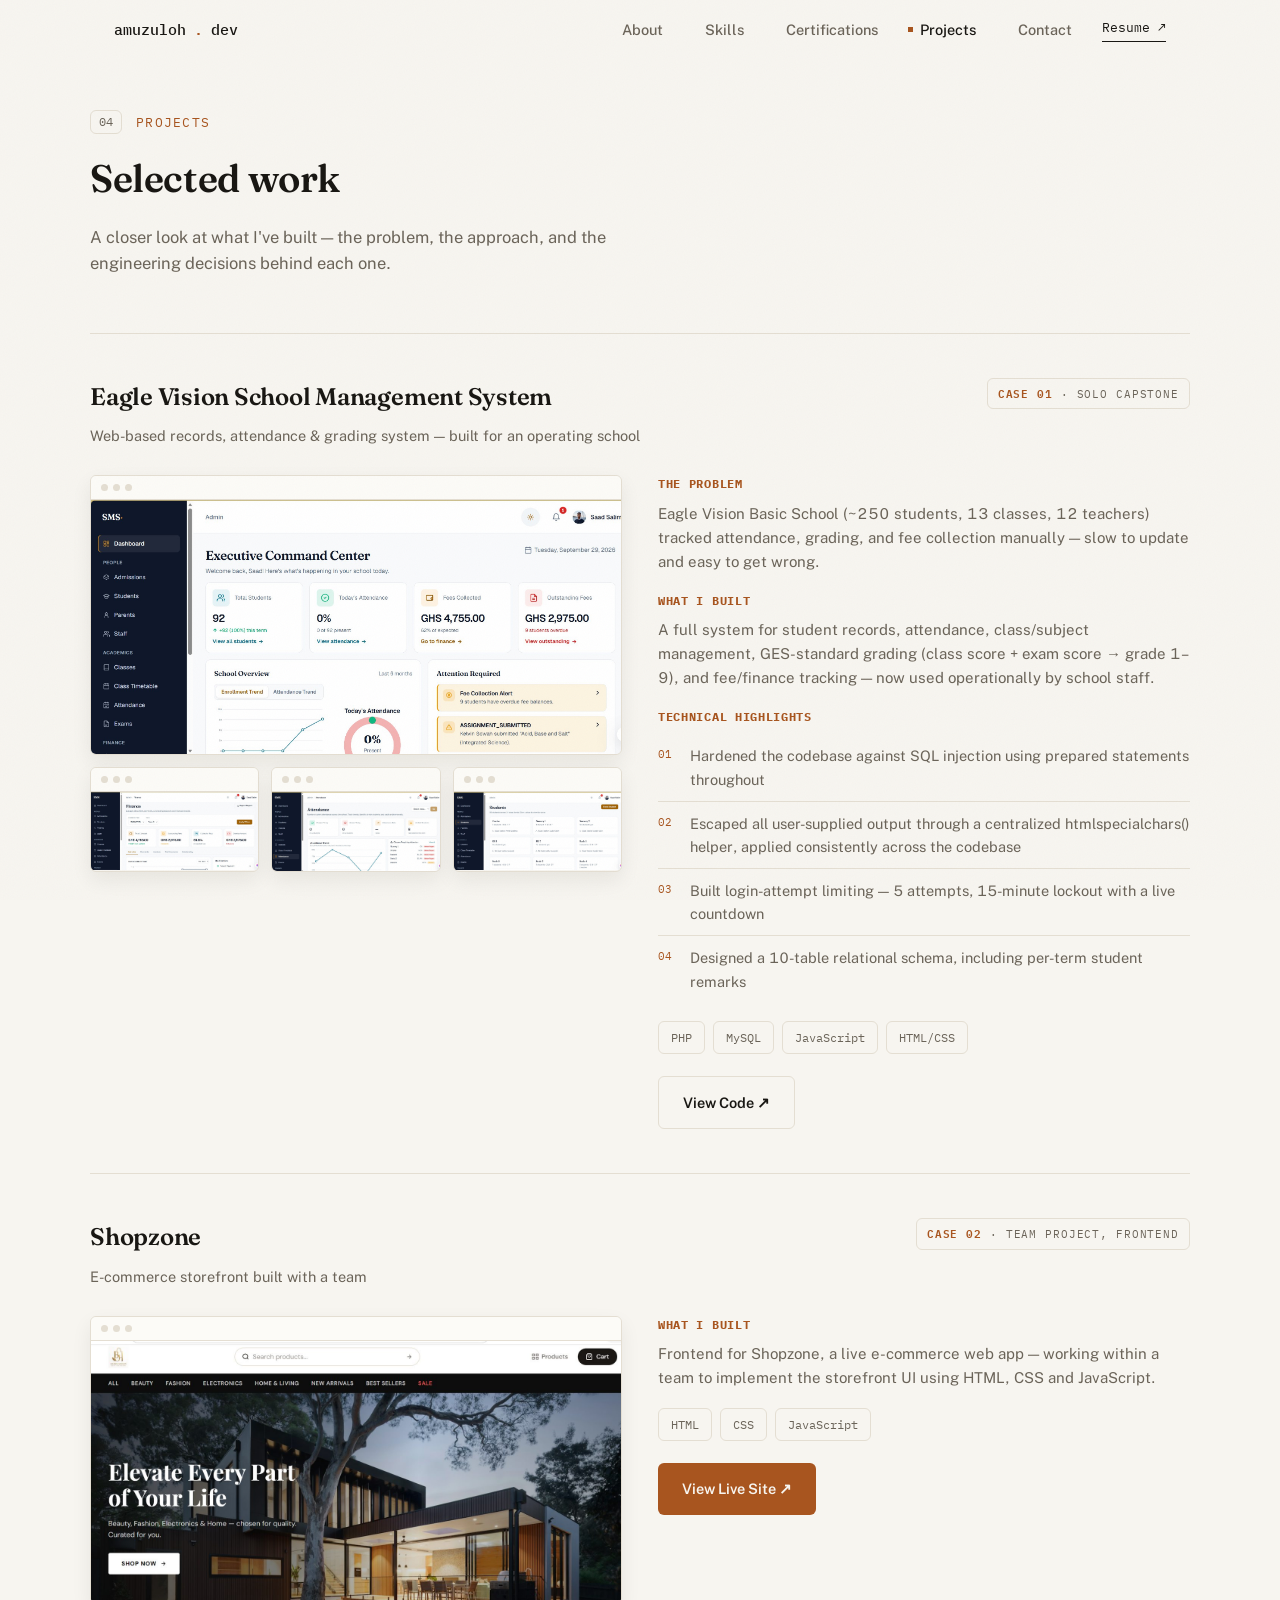
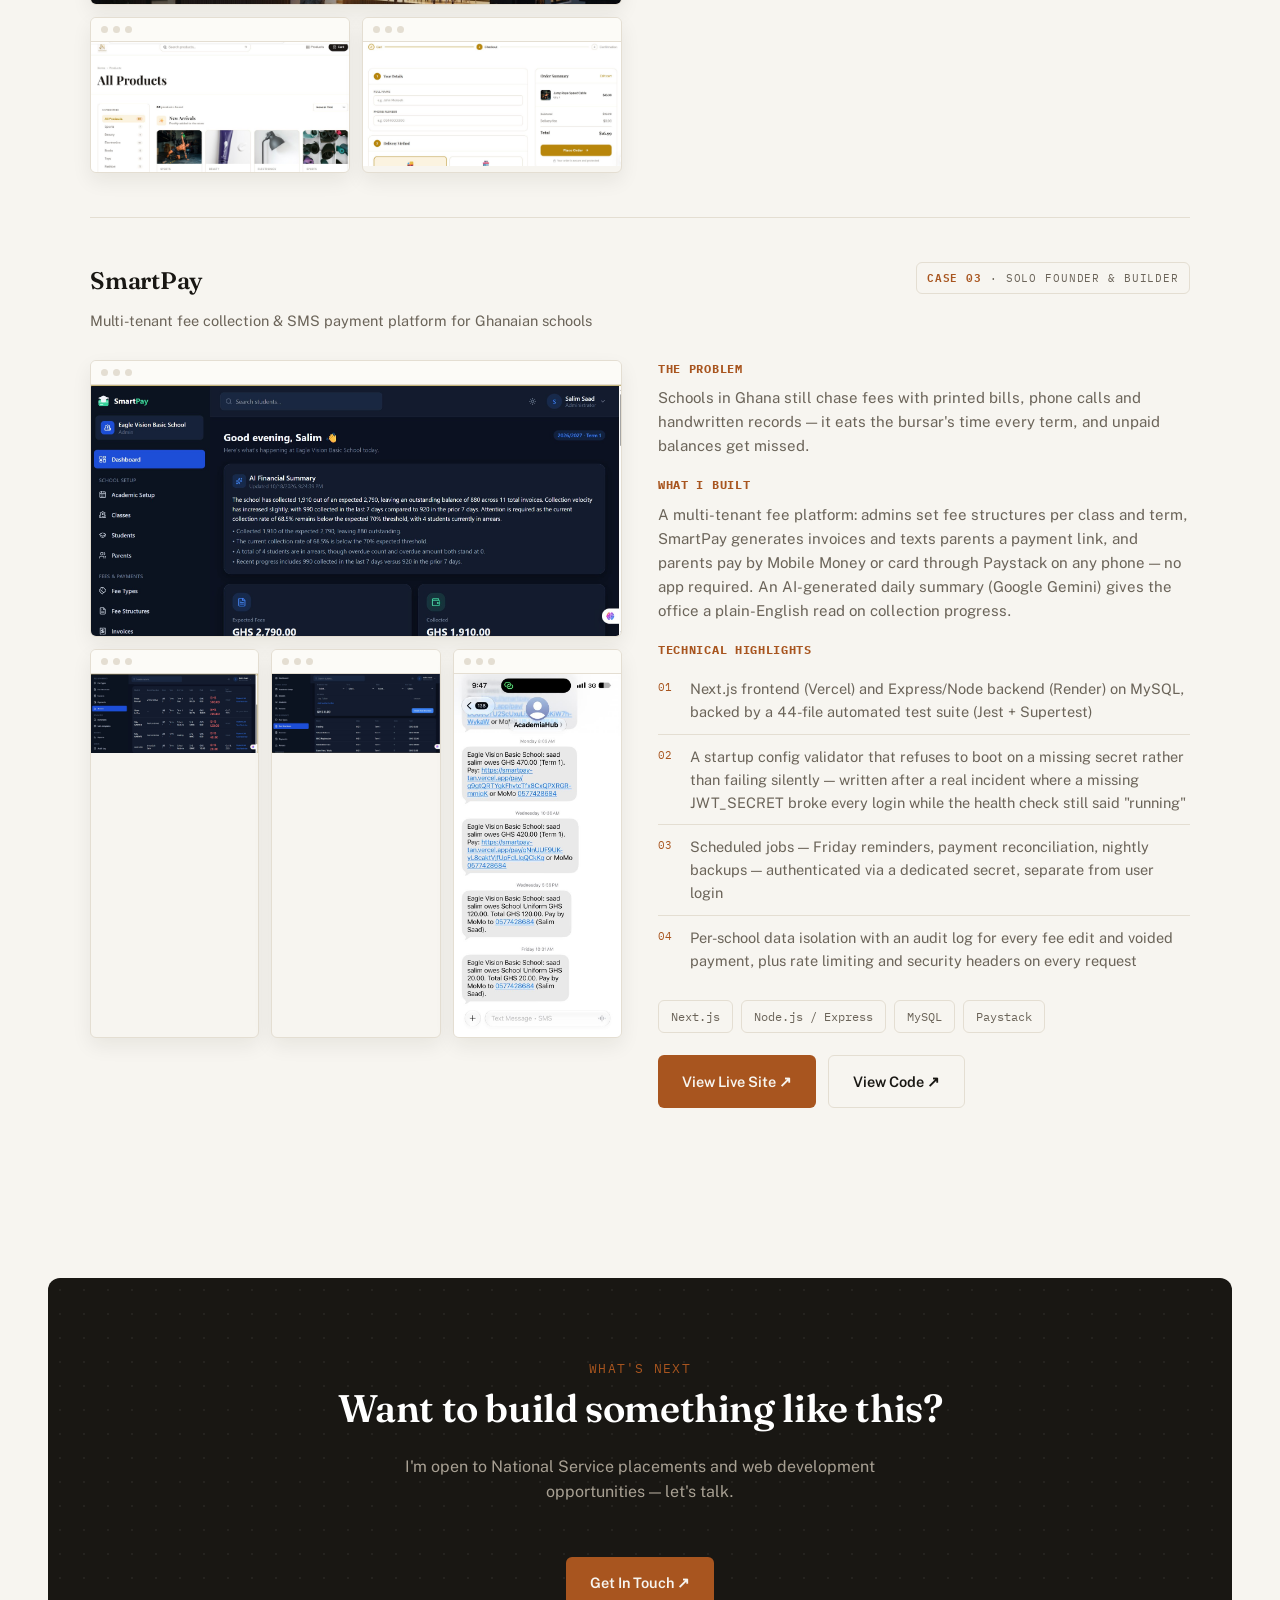
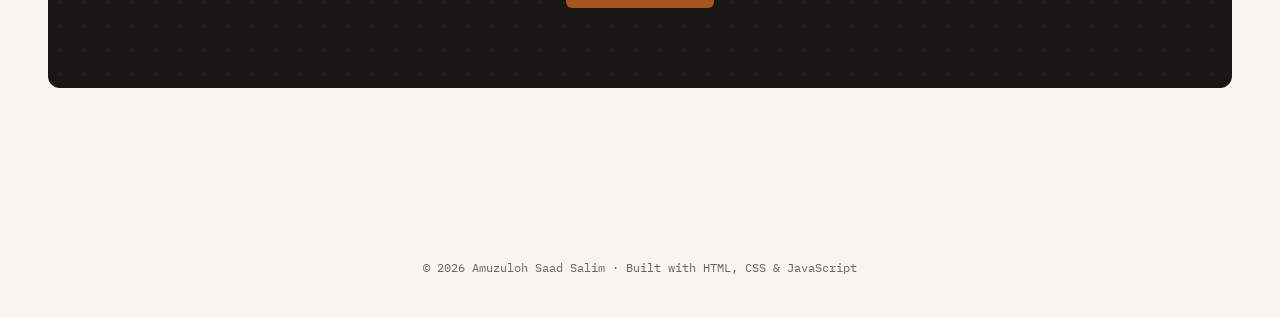
==== projects.html @ 0b722a1e "Split into a dedicated Projects page Extracts the inline <style> block into a shared styles.css (nee" ====
<!DOCTYPE html>
<html lang="en">
<head>
<meta charset="UTF-8">
<meta name="viewport" content="width=device-width, initial-scale=1.0">
<title>Projects — Amuzuloh Saad Salim</title>
<meta name="description" content="Case studies: Eagle Vision School Management System, Shopzone, and SmartPay — by Amuzuloh Saad Salim, full-stack developer.">

<meta property="og:type" content="website">
<meta property="og:title" content="Projects — Amuzuloh Saad Salim">
<meta property="og:description" content="Case studies: Eagle Vision School Management System, Shopzone, and SmartPay — by Amuzuloh Saad Salim, full-stack developer.">
<meta property="og:image" content="assets/sms_dashboard.jpg">
<meta name="twitter:card" content="summary_large_image">
<meta name="twitter:title" content="Projects — Amuzuloh Saad Salim">
<meta name="twitter:description" content="Case studies: Eagle Vision School Management System, Shopzone, and SmartPay.">
<meta name="twitter:image" content="assets/sms_dashboard.jpg">

<link rel="icon" type="image/svg+xml" href="data:image/svg+xml,%3Csvg xmlns='http://www.w3.org/2000/svg' viewBox='0 0 64 64'%3E%3Crect width='64' height='64' rx='14' fill='%23191713'/%3E%3Ctext x='32' y='43' font-family='Georgia,serif' font-size='30' fill='%23A8551F' text-anchor='middle'%3EA%3C/text%3E%3C/svg%3E">

<link rel="preconnect" href="https://fonts.googleapis.com">
<link rel="preconnect" href="https://fonts.gstatic.com" crossorigin>
<link href="https://fonts.googleapis.com/css2?family=Fraunces:opsz,wght@9..144,400;9..144,500;9..144,600;9..144,700&family=Public+Sans:wght@400;500;600;700&family=IBM+Plex+Mono:wght@400;500;600&display=swap" rel="stylesheet">
<link rel="stylesheet" href="styles.css">
</head>
<body>

<a href="#top" class="skip-link">Skip to content</a>
<div class="scroll-progress" id="scrollProgress"></div>

<header id="siteHeader">
  <nav>
    <a href="index.html" class="logo">amuzuloh<span>.</span>dev</a>
    <button class="nav-toggle" id="navToggle" aria-label="Toggle menu" aria-expanded="false">
      <span></span><span></span><span></span>
    </button>
    <div class="nav-links" id="navLinks">
      <a href="index.html#about">About</a>
      <a href="index.html#skills">Skills</a>
      <a href="index.html#certifications">Certifications</a>
      <a href="projects.html" class="active">Projects</a>
      <a href="index.html#contact">Contact</a>
      <a href="assets/Amuzuloh_Saad_Salim_CV.pdf" class="nav-cv" id="cvBtn" target="_blank" rel="noopener">Resume ↗</a>
    </div>
  </nav>
</header>

<main id="top">

  <section>
    <div class="wrap">
      <div class="sec-head reveal in">
        <div class="sec-tag"><span class="sec-num">04</span><p class="eyebrow">Projects</p></div>
        <h2>Selected work</h2>
        <p style="color:var(--ink-soft);font-size:16.5px;max-width:60ch;margin-top:14px;">A closer look at what I've built — the problem, the approach, and the engineering decisions behind each one.</p>
      </div>

      <!-- Project 1 -->
      <div class="project reveal" id="eagle-vision">
        <div class="project-head">
          <div>
            <h3>Eagle Vision School Management System</h3>
            <p class="project-sub">Web-based records, attendance &amp; grading system — built for an operating school</p>
          </div>
          <span class="case-tag"><b>Case 01</b> · Solo Capstone</span>
        </div>

        <div class="project-layout">
          <div>
            <div class="shot-gallery">
              <div class="frame shot-main spotlight">
                <div class="frame-bar"><span></span><span></span><span></span></div>
                <img src="assets/sms_dashboard.jpg" alt="Eagle Vision SMS dashboard">
              </div>
              <div class="shot-grid">
                <div class="frame">
                  <div class="frame-bar"><span></span><span></span><span></span></div>
                  <img src="assets/sms_finance.jpg" alt="Eagle Vision SMS finance and fee collection overview">
                </div>
                <div class="frame">
                  <div class="frame-bar"><span></span><span></span><span></span></div>
                  <img src="assets/sms_attendance.jpg" alt="Eagle Vision SMS attendance marking">
                </div>
                <div class="frame">
                  <div class="frame-bar"><span></span><span></span><span></span></div>
                  <img src="assets/sms_students.jpg" alt="Eagle Vision SMS student records">
                </div>
              </div>
            </div>
          </div>

          <div>
            <div class="project-block">
              <h4>The Problem</h4>
              <p>Eagle Vision Basic School (~250 students, 13 classes, 12 teachers) tracked attendance, grading, and fee collection manually — slow to update and easy to get wrong.</p>
            </div>
            <div class="project-block">
              <h4>What I Built</h4>
              <p>A full system for student records, attendance, class/subject management, GES-standard grading (class score + exam score → grade 1–9), and fee/finance tracking — now used operationally by school staff.</p>
            </div>
            <div class="project-block">
              <h4>Technical Highlights</h4>
              <ul class="findings">
                <li>Hardened the codebase against SQL injection using prepared statements throughout</li>
                <li>Escaped all user-supplied output through a centralized htmlspecialchars() helper, applied consistently across the codebase</li>
                <li>Built login-attempt limiting — 5 attempts, 15-minute lockout with a live countdown</li>
                <li>Designed a 10-table relational schema, including per-term student remarks</li>
              </ul>
            </div>
            <div class="chip-row">
              <span class="chip">PHP</span><span class="chip">MySQL</span><span class="chip">JavaScript</span><span class="chip">HTML/CSS</span>
            </div>
            <div class="project-links">
              <a href="https://github.com/salimsaad-dot/school_management_system" target="_blank" rel="noopener" class="btn btn-ghost">View Code ↗</a>
            </div>
          </div>
        </div>
      </div>

      <!-- Project 2 -->
      <div class="project reveal" id="shopzone">
        <div class="project-head">
          <div>
            <h3>Shopzone</h3>
            <p class="project-sub">E-commerce storefront built with a team</p>
          </div>
          <span class="case-tag"><b>Case 02</b> · Team Project, Frontend</span>
        </div>

        <div class="project-layout">
          <div>
            <div class="shot-gallery">
              <div class="frame shot-main spotlight">
                <div class="frame-bar"><span></span><span></span><span></span></div>
                <img src="assets/shopzone_home.jpg" alt="Shopzone storefront homepage">
              </div>
              <div class="shot-grid shot-grid-2">
                <div class="frame">
                  <div class="frame-bar"><span></span><span></span><span></span></div>
                  <img src="assets/shopzone_product.jpg" alt="Shopzone product page">
                </div>
                <div class="frame">
                  <div class="frame-bar"><span></span><span></span><span></span></div>
                  <img src="assets/shopzone_checkout.jpg" alt="Shopzone checkout page">
                </div>
              </div>
            </div>
          </div>
          <div>
            <div class="project-block">
              <h4>What I Built</h4>
              <p>Frontend for Shopzone, a live e-commerce web app — working within a team to implement the storefront UI using HTML, CSS and JavaScript.</p>
            </div>
            <div class="chip-row">
              <span class="chip">HTML</span><span class="chip">CSS</span><span class="chip">JavaScript</span>
            </div>
            <div class="project-links">
              <a href="https://baabahanson.com/" target="_blank" rel="noopener" class="btn btn-primary">View Live Site ↗</a>
            </div>
          </div>
        </div>
      </div>

      <!-- Project 3 -->
      <div class="project reveal" id="smartpay">
        <div class="project-head">
          <div>
            <h3>SmartPay</h3>
            <p class="project-sub">Multi-tenant fee collection &amp; SMS payment platform for Ghanaian schools</p>
          </div>
          <span class="case-tag"><b>Case 03</b> · Solo Founder &amp; Builder</span>
        </div>

        <div class="project-layout">
          <div>
            <div class="shot-gallery">
              <div class="frame shot-main spotlight">
                <div class="frame-bar"><span></span><span></span><span></span></div>
                <img src="assets/smartpay_dashboard.jpg" alt="SmartPay dashboard with AI-generated financial summary">
              </div>
              <div class="shot-grid">
                <div class="frame">
                  <div class="frame-bar"><span></span><span></span><span></span></div>
                  <img src="assets/smartpay_arrears.jpg" alt="SmartPay arrears list showing student balances and payment status">
                </div>
                <div class="frame">
                  <div class="frame-bar"><span></span><span></span><span></span></div>
                  <img src="assets/smartpay_fees.jpg" alt="SmartPay fee structure builder">
                </div>
                <div class="frame">
                  <div class="frame-bar"><span></span><span></span><span></span></div>
                  <img src="assets/smartpay_reminder.jpg" alt="SMS fee reminder with a payment link and Mobile Money number">
                </div>
              </div>
            </div>
          </div>

          <div>
            <div class="project-block">
              <h4>The Problem</h4>
              <p>Schools in Ghana still chase fees with printed bills, phone calls and handwritten records — it eats the bursar's time every term, and unpaid balances get missed.</p>
            </div>
            <div class="project-block">
              <h4>What I Built</h4>
              <p>A multi-tenant fee platform: admins set fee structures per class and term, SmartPay generates invoices and texts parents a payment link, and parents pay by Mobile Money or card through Paystack on any phone — no app required. An AI-generated daily summary (Google Gemini) gives the office a plain-English read on collection progress.</p>
            </div>
            <div class="project-block">
              <h4>Technical Highlights</h4>
              <ul class="findings">
                <li>Next.js frontend (Vercel) and Express/Node backend (Render) on MySQL, backed by a 44-file automated test suite (Jest + Supertest)</li>
                <li>A startup config validator that refuses to boot on a missing secret rather than failing silently — written after a real incident where a missing JWT_SECRET broke every login while the health check still said "running"</li>
                <li>Scheduled jobs — Friday reminders, payment reconciliation, nightly backups — authenticated via a dedicated secret, separate from user login</li>
                <li>Per-school data isolation with an audit log for every fee edit and voided payment, plus rate limiting and security headers on every request</li>
              </ul>
            </div>
            <div class="chip-row">
              <span class="chip">Next.js</span><span class="chip">Node.js / Express</span><span class="chip">MySQL</span><span class="chip">Paystack</span>
            </div>
            <div class="project-links">
              <a href="https://smartpay-gh.netlify.app" target="_blank" rel="noopener" class="btn btn-primary">View Live Site ↗</a>
              <a href="https://github.com/salimsaad-dot/smartpay" target="_blank" rel="noopener" class="btn btn-ghost">View Code ↗</a>
            </div>
          </div>
        </div>
      </div>

    </div>
  </section>

  <section id="projects-cta">
    <div class="contact-sec reveal">
      <div class="wrap" style="text-align:center;">
        <p class="eyebrow" style="justify-content:center;">What's Next</p>
        <h2>Want to build something like this?</h2>
        <p class="lead" style="margin-left:auto;margin-right:auto;">I'm open to National Service placements and web development opportunities — let's talk.</p>
        <a href="index.html#contact" class="btn btn-primary" style="margin-top:8px;">Get In Touch ↗</a>
      </div>
    </div>
  </section>

</main>

<footer>
  © 2026 Amuzuloh Saad Salim · Built with HTML, CSS &amp; JavaScript
</footer>

<script>
  // Header scroll state + scroll progress bar
  const header = document.getElementById('siteHeader');
  const scrollProgress = document.getElementById('scrollProgress');
  window.addEventListener('scroll', () => {
    header.classList.toggle('scrolled', window.scrollY > 10);
    const docHeight = document.documentElement.scrollHeight - window.innerHeight;
    const pct = docHeight > 0 ? (window.scrollY / docHeight) * 100 : 0;
    scrollProgress.style.width = pct + '%';
  });

  // Mobile nav toggle
  const navToggle = document.getElementById('navToggle');
  const navLinks = document.getElementById('navLinks');
  navToggle.addEventListener('click', () => {
    const isOpen = navLinks.classList.toggle('open');
    navToggle.classList.toggle('open', isOpen);
    navToggle.setAttribute('aria-expanded', isOpen);
  });
  navLinks.querySelectorAll('a').forEach(a => a.addEventListener('click', () => {
    navLinks.classList.remove('open');
    navToggle.classList.remove('open');
    navToggle.setAttribute('aria-expanded', false);
  }));

  // Scroll reveal
  const revealEls = document.querySelectorAll('.reveal');
  const io = new IntersectionObserver((entries) => {
    entries.forEach(entry => {
      if (entry.isIntersecting) {
        entry.target.classList.add('in');
        io.unobserve(entry.target);
      }
    });
  }, { threshold: 0.12 });
  revealEls.forEach(el => io.observe(el));

  // Cursor spotlight on cards
  document.querySelectorAll('.spotlight').forEach(card => {
    card.addEventListener('mousemove', (e) => {
      const rect = card.getBoundingClientRect();
      card.style.setProperty('--mx', `${e.clientX - rect.left}px`);
      card.style.setProperty('--my', `${e.clientY - rect.top}px`);
    });
  });
</script>

</body>
</html>
---- styles.css ----
:root{
    --ink:#191713;
    --ink-soft:#6B6459;
    --paper:#F7F5F0;
    --paper-raised:#FCFBF7;
    --line:#E4DED2;
    --accent:#A8551F;
    --accent-rgb:168,85,31;
    --accent-tint:#F1E4D6;
    --status:#4A7856;
    --status-rgb:74,120,86;
    --shadow-rgb:25,23,19;
    --radius:10px;
    --radius-sm:6px;
    --ease:cubic-bezier(0.16, 1, 0.3, 1);
    --display: 'Fraunces', serif;
    --body: 'Public Sans', sans-serif;
    --mono: 'IBM Plex Mono', monospace;
  }

  *{box-sizing:border-box; margin:0; padding:0;}
  html{scroll-behavior:smooth;}
  body{
    font-family:var(--body);
    color:var(--ink);
    background:var(--paper);
    line-height:1.6;
    -webkit-font-smoothing:antialiased;
    position:relative;
    font-variant-numeric:tabular-nums;
  }
  body::before{
    content:"";
    position:fixed; inset:0; z-index:2000; pointer-events:none;
    opacity:0.035; mix-blend-mode:multiply;
    background-image:url("data:image/svg+xml,%3Csvg xmlns='http://www.w3.org/2000/svg' width='120' height='120'%3E%3Cfilter id='n'%3E%3CfeTurbulence type='fractalNoise' baseFrequency='0.9' numOctaves='2' stitchTiles='stitch'/%3E%3C/filter%3E%3Crect width='100%25' height='100%25' filter='url(%23n)'/%3E%3C/svg%3E");
  }
  a{color:inherit; text-decoration:none;}
  img{max-width:100%; display:block;}
  ul{list-style:none;}
  section{padding:110px 24px 130px;}
  #contact{padding-top:40px;}
  .wrap{max-width:1100px; margin:0 auto;}

  .sr-only{
    position:absolute; width:1px; height:1px; padding:0; margin:-1px;
    overflow:hidden; clip:rect(0,0,0,0); white-space:nowrap; border:0;
  }

  .skip-link{
    position:fixed; top:-60px; left:16px; z-index:3000;
    background:var(--ink); color:var(--paper); padding:10px 16px; border-radius:var(--radius-sm);
    font-family:var(--mono); font-size:13px; transition:top .25s var(--ease);
  }
  .skip-link:focus{ top:16px; }

  .scroll-progress{
    position:fixed; top:0; left:0; height:2px; width:0%;
    background:var(--accent);
    z-index:1000; transition:width .1s linear;
  }
  .eyebrow{
    font-family:var(--mono);
    font-size:12.5px;
    letter-spacing:0.1em;
    text-transform:uppercase;
    color:var(--accent);
    display:flex;
    align-items:center;
    gap:8px;
  }
  h1,h2,h3{font-family:var(--display); font-weight:600; letter-spacing:-0.01em;}
  :focus-visible{outline:2px solid var(--accent); outline-offset:3px;}

  /* NAV */
  header{
    position:fixed; top:0; left:0; right:0; z-index:100;
    background:rgba(247,245,240,0.86);
    backdrop-filter:blur(10px);
    border-bottom:1px solid transparent;
    transition:border-color .3s var(--ease), box-shadow .3s var(--ease);
  }
  header.scrolled{ border-bottom-color:var(--line); box-shadow:0 1px 0 rgba(var(--shadow-rgb),0.03); }
  nav{
    max-width:1100px; margin:0 auto; padding:18px 24px;
    display:flex; align-items:center; justify-content:space-between;
  }
  .logo{
    font-family:var(--mono); font-weight:500; font-size:15px;
    display:flex; align-items:center; gap:8px;
  }
  .logo span{color:var(--accent);}
  .nav-links{display:flex; gap:30px; align-items:center;}
  .nav-links a:not(.nav-cv){
    position:relative;
    display:inline-flex; align-items:center; gap:7px;
    font-size:14.5px; color:var(--ink-soft); font-weight:500;
    transition:color .25s var(--ease);
  }
  .nav-links a:not(.nav-cv)::before{
    content:""; width:5px; height:5px; flex-shrink:0;
    background:var(--accent);
    opacity:0; transform:scale(.4);
    transition:opacity .25s var(--ease), transform .25s var(--ease);
  }
  .nav-links a:not(.nav-cv):hover{color:var(--ink);}
  .nav-links a.active{ color:var(--ink); }
  .nav-links a.active::before{ opacity:1; transform:scale(1); }
  .nav-cv{
    font-family:var(--mono); font-size:13px; color:var(--ink);
    display:inline-flex; align-items:center; gap:6px;
    border-bottom:1px solid var(--ink); padding-bottom:2px;
    transition:color .25s var(--ease), border-color .25s var(--ease), transform .25s var(--ease);
  }
  .nav-cv:hover{ color:var(--accent); border-color:var(--accent); transform:translateX(2px); }
  .nav-toggle{display:none; flex-direction:column; gap:5px; background:none; border:none; cursor:pointer; padding:4px;}
  .nav-toggle span{width:22px; height:2px; background:var(--ink); display:block; transition:transform .3s var(--ease), opacity .3s var(--ease);}
  .nav-toggle.open span:nth-child(1){ transform:translateY(7px) rotate(45deg); }
  .nav-toggle.open span:nth-child(2){ opacity:0; }
  .nav-toggle.open span:nth-child(3){ transform:translateY(-7px) rotate(-45deg); }

  /* HERO */
  .hero{
    padding:190px 24px 100px;
    display:grid; grid-template-columns:1.1fr 0.9fr; gap:60px; align-items:center;
    position:relative;
  }
  .hero h1{
    font-size:clamp(2.6rem, 5vw, 4rem);
    line-height:1.05;
    margin:18px 0 20px;
    text-wrap:balance;
  }
  .hero .tagline{
    font-size:18px; color:var(--ink-soft); max-width:480px; margin-bottom:32px;
    text-wrap:pretty;
  }
  .status-bar{
    font-family:var(--mono); font-size:12.5px; text-transform:uppercase; letter-spacing:0.04em;
    display:inline-flex; align-items:center; gap:10px;
    color:var(--ink-soft);
    background:transparent;
    border:1px solid var(--line);
    padding:9px 16px; border-radius:var(--radius-sm);
    margin-bottom:34px;
    transition:border-color .3s var(--ease);
  }
  .status-bar:hover{ border-color:var(--status); }
  .dot{
    width:7px; height:7px; border-radius:50%; background:var(--status);
    box-shadow:0 0 0 0 rgba(var(--status-rgb),0.5);
    animation:pulse 2s infinite;
  }
  @keyframes pulse{
    0%{box-shadow:0 0 0 0 rgba(var(--status-rgb),0.45);}
    70%{box-shadow:0 0 0 8px rgba(var(--status-rgb),0);}
    100%{box-shadow:0 0 0 0 rgba(var(--status-rgb),0);}
  }
  .cta-row{display:flex; gap:14px; flex-wrap:wrap;}
  .btn{
    font-family:var(--body); font-weight:600; font-size:14.5px;
    padding:14px 24px; border-radius:var(--radius-sm); display:inline-flex; align-items:center; gap:8px;
    transition:transform .3s var(--ease), box-shadow .3s var(--ease), background .3s var(--ease), border-color .3s var(--ease), color .3s var(--ease);
    cursor:pointer; border:none;
    position:relative; overflow:hidden;
  }
  .btn::before{
    content:""; position:absolute; inset:0; border-radius:inherit;
    background:linear-gradient(115deg, transparent 30%, rgba(255,255,255,0.16) 50%, transparent 70%);
    transform:translateX(-120%); transition:transform .6s var(--ease);
    pointer-events:none;
  }
  .btn:hover::before{ transform:translateX(120%); }
  .btn:active{ transform:translateY(0) scale(0.97) !important; }
  .btn-primary{ background:var(--accent); color:var(--paper); }
  .btn-primary:hover{ transform:translateY(-2px); box-shadow:0 14px 28px rgba(var(--accent-rgb),0.28); }
  .btn-ghost{ background:transparent; color:var(--ink); border:1px solid var(--line); }
  .btn-ghost:hover{ transform:translateY(-2px); border-color:var(--ink); box-shadow:0 10px 22px rgba(var(--shadow-rgb),0.10); }

  /* Dashboard mockup (signature element) */
  .mock-card{
    background:var(--ink); border-radius:14px; padding:14px;
    box-shadow:0 30px 60px rgba(var(--shadow-rgb),0.22);
    transition:transform .5s var(--ease), box-shadow .5s var(--ease);
  }
  .mock-card:hover{ transform:translateY(-4px); box-shadow:0 40px 70px rgba(var(--shadow-rgb),0.28); }
  .mock-topbar{ display:flex; gap:6px; margin-bottom:12px; padding-left:2px; }
  .mock-dot{ width:9px; height:9px; border-radius:50%; background:#372E24; }
  .hero-shot{ border-radius:8px; width:100%; display:block; }
  .mock-body{ display:grid; grid-template-columns:70px 1fr; gap:12px; }
  .mock-side{ background:#231E18; border-radius:8px; padding:10px 8px; display:flex; flex-direction:column; gap:10px; }
  .mock-side .bar{ height:6px; border-radius:4px; background:#332B22; }
  .mock-side .bar.active{ background:var(--accent); }
  .mock-main{ display:flex; flex-direction:column; gap:8px; }
  .mock-row{
    background:#231E18; border-radius:6px; padding:10px 12px;
    display:flex; justify-content:space-between; align-items:center;
  }
  .mock-row .label{ height:6px; width:60%; background:#332B22; border-radius:4px; }
  .mock-row .grade{
    font-family:var(--mono); font-size:11px; color:var(--status); font-weight:500;
  }
  .mock-stats{ display:grid; grid-template-columns:1fr 1fr 1fr; gap:8px; margin-top:8px; }
  .mock-stat{ background:#231E18; border-radius:6px; padding:10px; }
  .mock-stat .num{ font-family:var(--mono); color:#fff; font-size:15px; font-weight:500; }
  .mock-stat .cap{ font-family:var(--mono); color:#6B6152; font-size:9.5px; margin-top:2px; }
  .mock-caption{
    font-family:var(--mono); font-size:11.5px; color:var(--ink-soft);
    text-align:center; margin-top:14px;
  }

  /* SECTION HEADERS */
  .sec-head{ margin-bottom:56px; }
  .sec-tag{ display:flex; align-items:center; gap:14px; margin-bottom:14px; }
  .sec-num{
    font-family:var(--mono); font-size:11.5px; color:var(--ink-soft);
    border:1px solid var(--line); border-radius:var(--radius-sm); padding:2px 8px;
  }
  .sec-head h2{ font-size:clamp(1.8rem,3vw,2.4rem); }

  /* ABOUT */
  .about-grid{ display:grid; grid-template-columns:1.3fr 0.9fr; gap:50px; }
  .about-grid p{ color:var(--ink-soft); font-size:16.5px; margin-bottom:16px; max-width:560px; }
  .about-photo{
    border-radius:var(--radius); overflow:hidden; margin-bottom:24px;
    border:1px solid var(--line); box-shadow:0 20px 40px rgba(var(--shadow-rgb),0.12);
    transition:box-shadow .4s var(--ease);
  }
  .about-photo:hover{ box-shadow:0 26px 52px rgba(var(--shadow-rgb),0.16); }
  .about-photo img{ width:100%; aspect-ratio:4/5; object-fit:cover; display:block; transition:transform .6s var(--ease); }
  .about-photo:hover img{ transform:scale(1.04); }
  .facts{ border-top:1px solid var(--line); --spot-color:rgba(var(--accent-rgb),0.35); }
  .fact{ display:flex; justify-content:space-between; gap:14px; padding:13px 0; border-bottom:1px solid var(--line); transition:padding-left .3s var(--ease); }
  .fact:hover{ padding-left:6px; }
  .fact-label{ font-family:var(--mono); font-size:11px; color:var(--accent); text-transform:uppercase; letter-spacing:.06em; flex-shrink:0; padding-top:2px;}
  .fact-value{ font-size:14.5px; color:var(--ink); text-align:right; }

  /* Spotlight hover glow (used on select surfaces) */
  .spotlight{ position:relative; isolation:isolate; --spot-color:rgba(var(--accent-rgb),0.4); }
  .spotlight::before{
    content:""; position:absolute; inset:0; border-radius:inherit; z-index:-1;
    padding:1px; opacity:0; transition:opacity .35s var(--ease);
    background:radial-gradient(220px circle at var(--mx,50%) var(--my,50%), var(--spot-color), transparent 70%);
    -webkit-mask:linear-gradient(#fff 0 0) content-box, linear-gradient(#fff 0 0);
    mask:linear-gradient(#fff 0 0) content-box, linear-gradient(#fff 0 0);
    -webkit-mask-composite:xor; mask-composite:exclude;
    pointer-events:none;
  }
  .spotlight:hover::before{ opacity:1; }

  /* SKILLS — ledger rows, not a 3-card grid */
  .ledger{ border-top:1px solid var(--line); }
  .ledger-row{
    display:grid; grid-template-columns:230px 1fr; gap:24px; align-items:center;
    padding:24px 0; border-bottom:1px solid var(--line);
  }
  .ledger-label{ font-family:var(--display); font-size:18px; font-weight:600; display:flex; align-items:center; gap:12px; }
  .ledger-mark{ width:7px; height:7px; background:var(--accent); flex-shrink:0; }
  .chip-row{ display:flex; flex-wrap:wrap; gap:8px; }
  .chip{
    font-family:var(--mono); font-size:12px; color:var(--ink-soft);
    border:1px solid var(--line); background:transparent;
    padding:6px 12px; border-radius:var(--radius-sm);
    transition:border-color .25s var(--ease), color .25s var(--ease);
  }
  .chip:hover{ border-color:var(--accent); color:var(--ink); }

  /* CERTIFICATIONS — stamped credential */
  .cert-card{
    border-top:1px solid var(--line); border-bottom:1px solid var(--line);
    padding:32px 0;
    display:flex; align-items:center; gap:26px; flex-wrap:wrap;
  }
  .stamp{
    width:76px; height:76px; border-radius:50%; flex-shrink:0;
    border:1.5px solid var(--accent); position:relative;
    display:flex; align-items:center; justify-content:center; text-align:center;
    transform:rotate(-9deg);
    transition:transform .4s var(--ease);
  }
  .cert-card:hover .stamp{ transform:rotate(-3deg) scale(1.04); }
  .stamp::before{ content:""; position:absolute; inset:5px; border:1px solid var(--accent); border-radius:50%; opacity:.45; }
  .stamp span{
    font-family:var(--mono); font-size:9px; font-weight:600; letter-spacing:.08em;
    text-transform:uppercase; color:var(--accent);
  }
  .cert-body{ flex:1; min-width:220px; }
  .cert-body h3{ font-size:18px; margin-bottom:6px; font-weight:600; }
  .cert-meta{ font-family:var(--mono); font-size:12.5px; color:var(--ink-soft); }

  /* PROJECTS — numbered case files */
  .project{
    border-top:1px solid var(--line);
    padding-top:44px; margin-top:44px;
  }
  .project:first-of-type{ margin-top:0; }
  .project-head{ display:flex; justify-content:space-between; align-items:flex-start; gap:20px; margin-bottom:28px; flex-wrap:wrap; }
  .case-tag{
    font-family:var(--mono); font-size:11px; text-transform:uppercase; letter-spacing:.08em;
    color:var(--ink-soft); border:1px solid var(--line); padding:5px 10px; border-radius:var(--radius-sm);
    white-space:nowrap;
  }
  .case-tag b{ color:var(--accent); font-weight:600; }
  .project h3{ font-size:24px; margin-bottom:8px; font-weight:600; }
  .project-sub{ color:var(--ink-soft); font-size:14.5px; }
  .project-layout{ display:grid; grid-template-columns:1fr 1fr; gap:36px; align-items:start; }
  .project-block{ margin-bottom:18px; }
  .project-block h4{
    font-family:var(--mono); font-size:11.5px; text-transform:uppercase; color:var(--accent);
    letter-spacing:.06em; margin-bottom:8px;
  }
  .project-block p{ color:var(--ink-soft); font-size:15px; }

  /* Findings log — replaces arrow bullet list */
  .findings{ display:flex; flex-direction:column; counter-reset:finding; }
  .findings li{
    counter-increment:finding;
    display:flex; gap:12px; padding:10px 0; border-bottom:1px solid var(--line);
    font-size:14.5px; color:var(--ink-soft); align-items:flex-start;
    transition:color .25s var(--ease), padding-left .25s var(--ease);
  }
  .findings li:last-child{ border-bottom:none; }
  .findings li::before{
    content:counter(finding, decimal-leading-zero);
    font-family:var(--mono); font-size:11px; color:var(--accent);
    flex-shrink:0; padding-top:2px; width:20px;
  }
  .findings li:hover{ color:var(--ink); padding-left:4px; }
  .project-links{ display:flex; gap:12px; margin-top:22px; flex-wrap:wrap; }

  /* Browser mockup frames for screenshots */
  .frame{
    background:var(--paper); border:1px solid var(--line); border-radius:var(--radius-sm); overflow:hidden;
    box-shadow:0 8px 20px rgba(var(--shadow-rgb),0.07);
    transition:box-shadow .35s var(--ease);
    position:relative;
  }
  .frame:hover{ box-shadow:0 14px 30px rgba(var(--shadow-rgb),0.12); }
  .frame-bar{
    background:var(--paper-raised); border-bottom:1px solid var(--line);
    padding:8px 10px; display:flex; gap:5px;
  }
  .frame-bar span{ width:7px; height:7px; border-radius:50%; background:var(--line); }
  .frame img{ width:100%; display:block; transition:transform .5s var(--ease); }
  .frame:hover img{ transform:scale(1.05); }
  .shot-gallery{ display:flex; flex-direction:column; gap:12px; }
  .shot-grid{ display:grid; grid-template-columns:repeat(3,1fr); gap:12px; }
  .shot-grid-2{ grid-template-columns:repeat(2,1fr); }

  /* CONTACT */
  .contact-sec{
    background:var(--ink); color:#fff; border-radius:12px; margin:0 24px; padding:80px 60px;
    position:relative; overflow:hidden;
  }
  .contact-sec::before{
    content:""; position:absolute; inset:0;
    background-image:radial-gradient(rgba(255,255,255,0.05) 1px, transparent 1px);
    background-size:24px 24px;
    pointer-events:none;
  }
  .contact-sec .wrap{ padding:0; position:relative; z-index:1; }
  .contact-sec .eyebrow{ color:var(--accent); }
  .contact-sec h2{ color:#fff; font-size:clamp(1.8rem,3vw,2.4rem); margin-bottom:14px; }
  .contact-sec .lead{ color:#A8A093; font-size:16px; max-width:480px; margin-bottom:44px; }
  .contact-grid{ display:grid; grid-template-columns:0.8fr 1.2fr; gap:56px; }
  .contact-list a{
    display:flex; align-items:center; gap:12px; padding:14px 0; border-bottom:1px solid #302A21;
    font-size:15px; transition:color .3s var(--ease), padding-left .3s var(--ease);
  }
  .contact-list a:hover{ color:var(--accent); padding-left:6px; }
  .contact-icon{
    width:36px; height:36px; border-radius:var(--radius-sm); background:#241F18;
    display:flex; align-items:center; justify-content:center; flex-shrink:0;
    font-size:14px;
    transition:transform .3s var(--ease), background .3s var(--ease), color .3s var(--ease);
  }
  .contact-list a:hover .contact-icon{ transform:scale(1.06); background:var(--accent); color:var(--paper); }
  form{ display:flex; flex-direction:column; gap:14px; }
  .form-row{ display:flex; gap:14px; }
  input, textarea{
    background:#211C16; border:1px solid #332C22; color:#fff; border-radius:var(--radius-sm);
    padding:13px 14px; font-family:var(--body); font-size:14.5px; width:100%;
    transition:border-color .25s var(--ease), box-shadow .25s var(--ease);
  }
  input::placeholder, textarea::placeholder{ color:#6B6152; }
  input:focus, textarea:focus{ outline:none; border-color:var(--accent); box-shadow:0 0 0 3px rgba(var(--accent-rgb),0.22); }
  textarea{ resize:vertical; min-height:110px; }
  .form-submit{
    background:var(--accent); color:var(--paper); border:none; font-weight:600;
    padding:14px 24px; border-radius:var(--radius-sm); cursor:pointer; font-family:var(--body); font-size:14.5px;
    align-self:flex-start; transition:transform .3s var(--ease), box-shadow .3s var(--ease);
  }
  .form-submit:hover{ transform:translateY(-2px); box-shadow:0 12px 24px rgba(var(--accent-rgb),0.32); }
  .form-submit:active{ transform:translateY(0) scale(0.97); }
  .form-note{ font-family:var(--mono); font-size:11.5px; color:#6B6152; }

  footer{
    padding:40px 24px; text-align:center;
    font-family:var(--mono); font-size:12px; color:var(--ink-soft);
  }

  .reveal{ opacity:0; transform:translateY(18px); transition:opacity .7s var(--ease), transform .7s var(--ease); }
  .reveal.in{ opacity:1; transform:translateY(0); }
  .ledger.reveal.in .ledger-row,
  .contact-sec.reveal.in .contact-list a{ animation:fadeUp .6s var(--ease) backwards; }
  .ledger .ledger-row:nth-child(1),
  .contact-list a:nth-child(1){ animation-delay:.05s; }
  .ledger .ledger-row:nth-child(2),
  .contact-list a:nth-child(2){ animation-delay:.15s; }
  .ledger .ledger-row:nth-child(3),
  .contact-list a:nth-child(3){ animation-delay:.25s; }
  @keyframes fadeUp{
    from{ opacity:0; transform:translateY(14px); }
    to{ opacity:1; transform:translateY(0); }
  }

  @media (prefers-reduced-motion: reduce){
    html{ scroll-behavior:auto; }
    .reveal{ opacity:1; transform:none; transition:none; }
    .dot{ animation:none; }
    .ledger.reveal.in .ledger-row, .contact-sec.reveal.in .contact-list a{ animation:none; }
    .nav-links.open a{ opacity:1; animation:none; }
    .btn::before{ display:none; }
    *{ scroll-behavior:auto !important; }
  }

  @media (max-width:860px){
    .hero{ grid-template-columns:1fr; padding-top:150px; }
    .about-grid, .contact-grid, .project-layout{ grid-template-columns:1fr; }
    .ledger-row{ grid-template-columns:1fr; gap:12px; }
    .nav-links{
      position:fixed; top:64px; left:0; right:0; background:var(--paper-raised);
      flex-direction:column; align-items:flex-start; padding:20px 24px; gap:0;
      border-bottom:1px solid var(--line); transform:translateY(-130%); transition:transform .35s var(--ease);
    }
    .nav-links.open{ transform:translateY(0); }
    .nav-links a{ padding:12px 0; width:100%; border-bottom:1px solid var(--line); }
    .nav-links.open a{ opacity:0; animation:fadeUp .4s var(--ease) forwards; }
    .nav-links.open a:nth-child(1){ animation-delay:.05s; }
    .nav-links.open a:nth-child(2){ animation-delay:.1s; }
    .nav-links.open a:nth-child(3){ animation-delay:.15s; }
    .nav-links.open a:nth-child(4){ animation-delay:.2s; }
    .nav-links.open a:nth-child(5){ animation-delay:.25s; }
    .nav-links.open a:nth-child(6){ animation-delay:.3s; }
    .nav-toggle{ display:flex; }
    .contact-sec{ padding:50px 24px; margin:0 12px; }
    .form-row{ flex-direction:column; }
    .fact{ flex-direction:column; gap:4px; }
    .fact-value{ text-align:left; }
    section{ padding:80px 20px; }
    #contact{ padding-top:24px; }
    .shot-grid{ grid-template-columns:repeat(2,1fr); }
  }

  @media (max-width:480px){
    .shot-grid, .shot-grid-2{ grid-template-columns:1fr; }
  }

  /* WORK TEASER (homepage) */
  .work-teaser-grid{ display:grid; grid-template-columns:repeat(auto-fit,minmax(260px,1fr)); gap:24px; margin-bottom:40px; }
  .work-teaser-card{
    display:flex; flex-direction:column;
    border:1px solid var(--line); border-radius:var(--radius); overflow:hidden;
    background:var(--paper-raised);
    transition:transform .35s var(--ease), box-shadow .35s var(--ease);
    text-decoration:none; color:inherit;
  }
  .work-teaser-card:hover{ transform:translateY(-4px); box-shadow:0 20px 40px rgba(var(--shadow-rgb),.12); }
  .work-teaser-card .frame{ border-radius:0; border:none; border-bottom:1px solid var(--line); }
  .work-teaser-card .frame img{ aspect-ratio:16/10; object-fit:cover; }
  .work-teaser-body{ padding:20px 22px; flex:1; display:flex; flex-direction:column; }
  .work-teaser-body .case-tag{ margin-bottom:12px; align-self:flex-start; }
  .work-teaser-body h4{ font-family:var(--display); font-weight:600; font-size:18px; margin-bottom:8px; }
  .work-teaser-body p{ color:var(--ink-soft); font-size:14px; line-height:1.55; margin-bottom:16px; flex:1; }
  .work-teaser-link{
    font-family:var(--mono); font-size:12.5px; letter-spacing:.04em; text-transform:uppercase;
    color:var(--accent); display:inline-flex; align-items:center; gap:7px;
  }
  .work-teaser-card:hover .work-teaser-link{ gap:10px; }
  .view-all-row{ text-align:center; }

  #projects-cta{ padding-top:40px; }
  @media (max-width:860px){
    #projects-cta{ padding-top:24px; }
  }
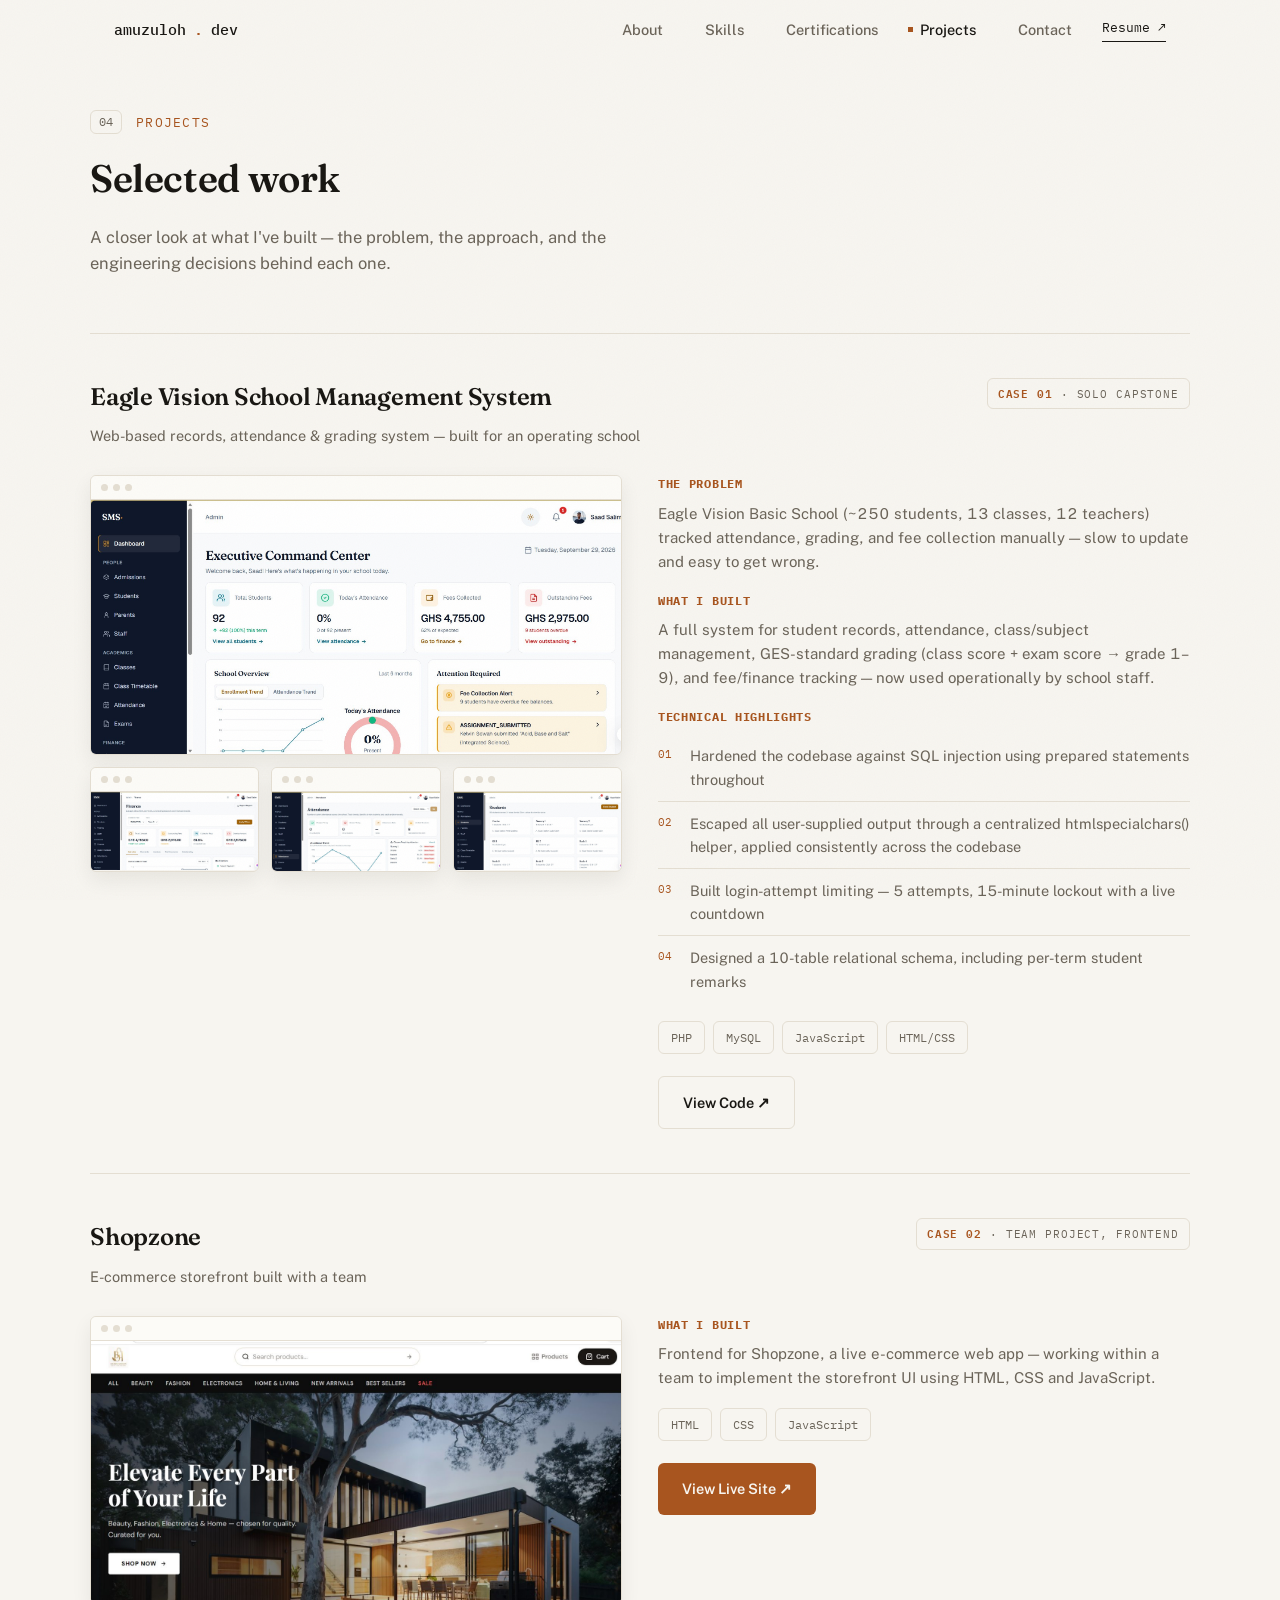
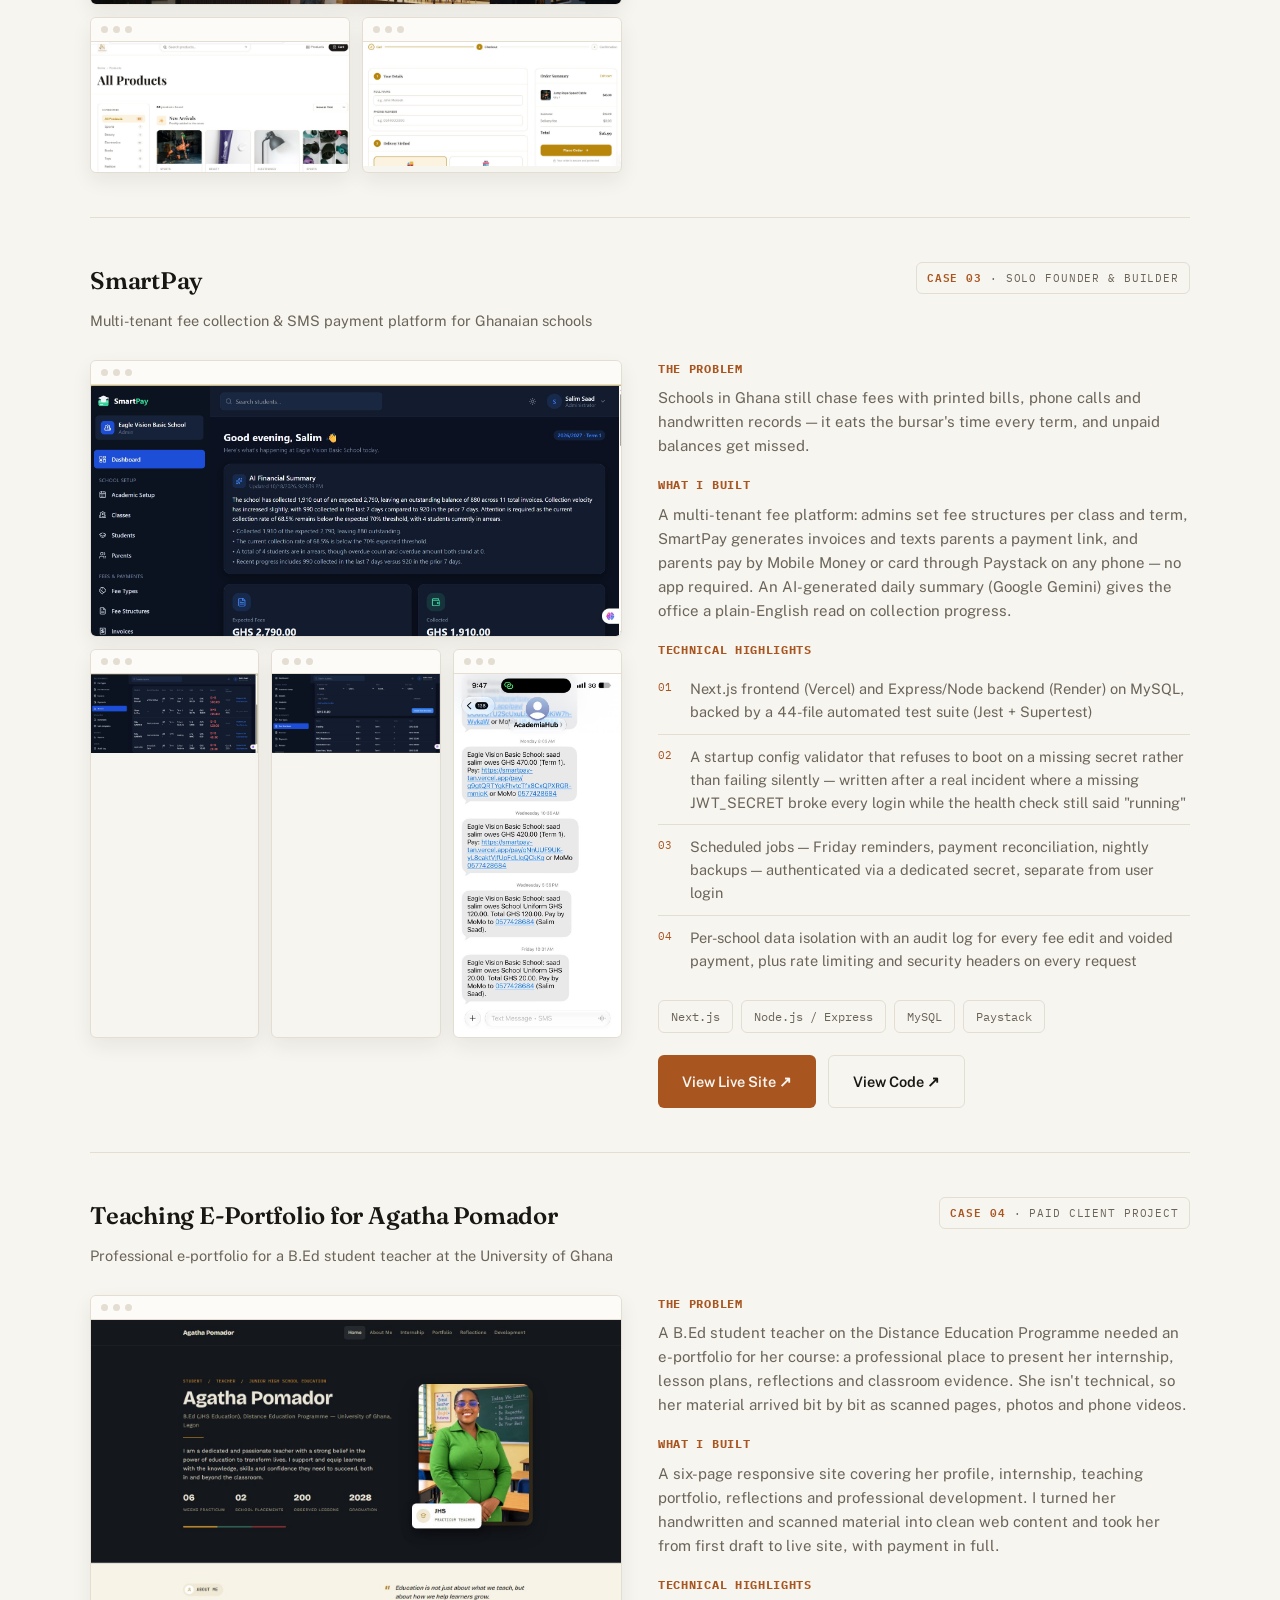
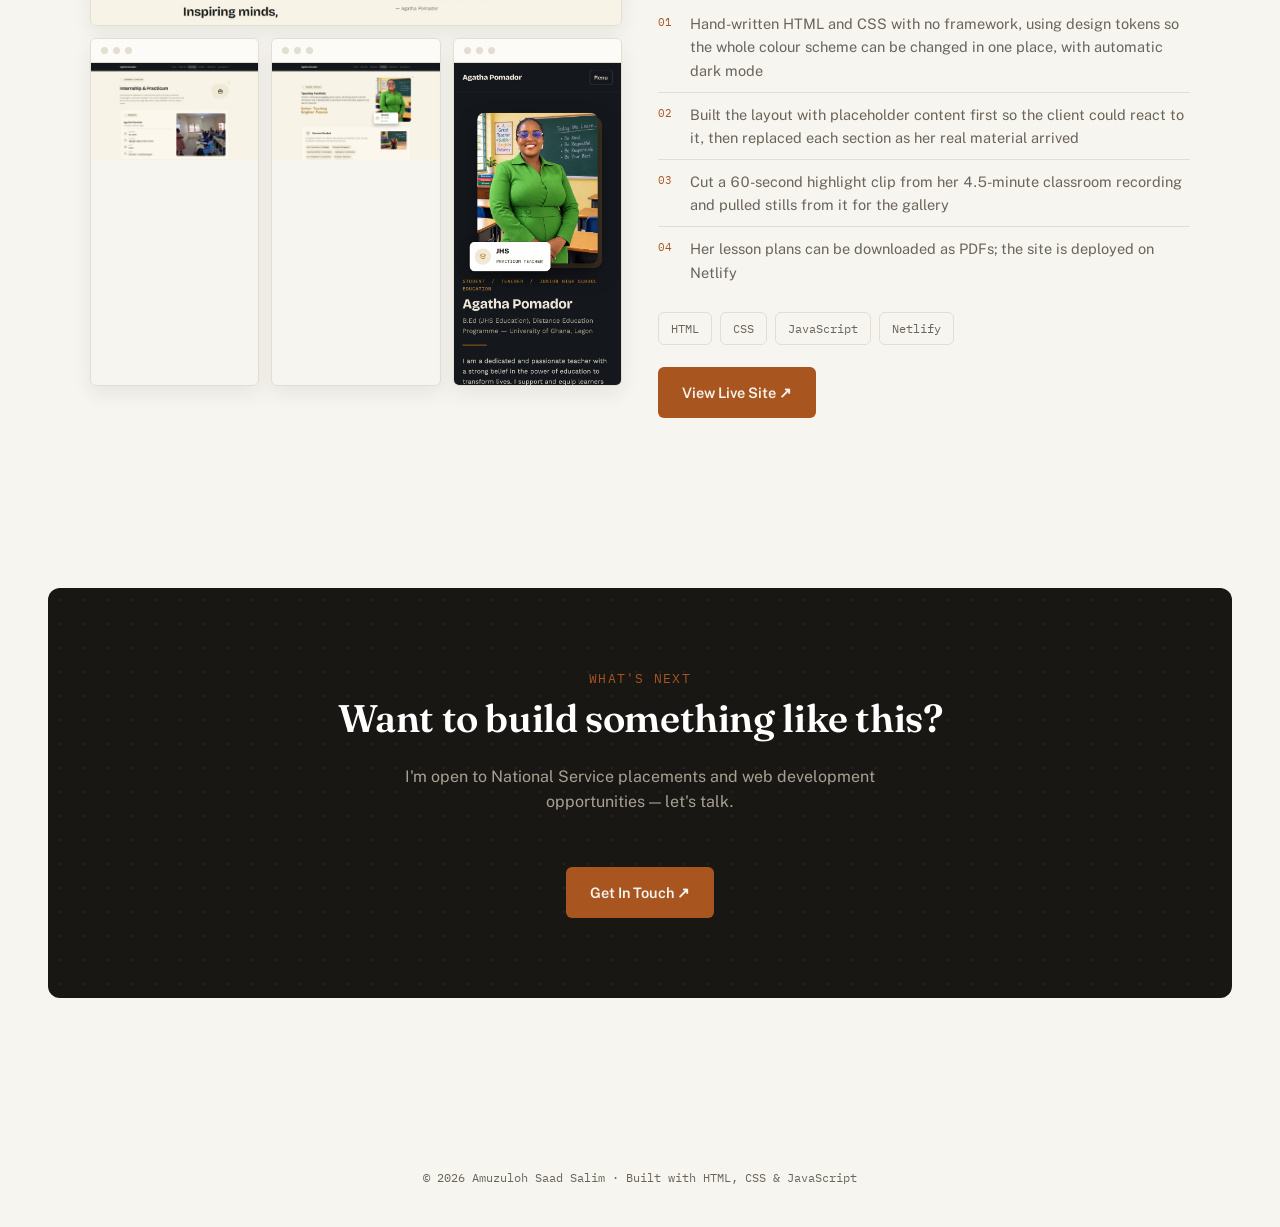
==== commit a0a49773: "Add Agatha's teaching e-portfolio as Case 04" ====
--- a/projects.html
+++ b/projects.html
@@ -4,15 +4,15 @@
 <meta charset="UTF-8">
 <meta name="viewport" content="width=device-width, initial-scale=1.0">
 <title>Projects — Amuzuloh Saad Salim</title>
-<meta name="description" content="Case studies: Eagle Vision School Management System, Shopzone, and SmartPay — by Amuzuloh Saad Salim, full-stack developer.">
+<meta name="description" content="Case studies: Eagle Vision School Management System, Shopzone, SmartPay, and a teaching e-portfolio client project — by Amuzuloh Saad Salim, full-stack developer.">
 
 <meta property="og:type" content="website">
 <meta property="og:title" content="Projects — Amuzuloh Saad Salim">
-<meta property="og:description" content="Case studies: Eagle Vision School Management System, Shopzone, and SmartPay — by Amuzuloh Saad Salim, full-stack developer.">
+<meta property="og:description" content="Case studies: Eagle Vision School Management System, Shopzone, SmartPay, and a teaching e-portfolio client project — by Amuzuloh Saad Salim, full-stack developer.">
 <meta property="og:image" content="assets/sms_dashboard.jpg">
 <meta name="twitter:card" content="summary_large_image">
 <meta name="twitter:title" content="Projects — Amuzuloh Saad Salim">
-<meta name="twitter:description" content="Case studies: Eagle Vision School Management System, Shopzone, and SmartPay.">
+<meta name="twitter:description" content="Case studies: Eagle Vision School Management System, Shopzone, SmartPay, and a teaching e-portfolio.">
 <meta name="twitter:image" content="assets/sms_dashboard.jpg">
 
 <link rel="icon" type="image/svg+xml" href="data:image/svg+xml,%3Csvg xmlns='http://www.w3.org/2000/svg' viewBox='0 0 64 64'%3E%3Crect width='64' height='64' rx='14' fill='%23191713'/%3E%3Ctext x='32' y='43' font-family='Georgia,serif' font-size='30' fill='%23A8551F' text-anchor='middle'%3EA%3C/text%3E%3C/svg%3E">
@@ -223,6 +223,68 @@
         </div>
       </div>
 
+      <!-- Project 4 -->
+      <div class="project reveal" id="teaching-portfolio">
+        <div class="project-head">
+          <div>
+            <h3>Teaching E-Portfolio for Agatha Pomador</h3>
+            <p class="project-sub">Professional e-portfolio for a B.Ed student teacher at the University of Ghana</p>
+          </div>
+          <span class="case-tag"><b>Case 04</b> · Paid Client Project</span>
+        </div>
+
+        <div class="project-layout">
+          <div>
+            <div class="shot-gallery">
+              <div class="frame shot-main spotlight">
+                <div class="frame-bar"><span></span><span></span><span></span></div>
+                <img src="assets/agatha_home.jpg" alt="Agatha Pomador e-portfolio homepage">
+              </div>
+              <div class="shot-grid">
+                <div class="frame">
+                  <div class="frame-bar"><span></span><span></span><span></span></div>
+                  <img src="assets/agatha_internship.jpg" alt="Internship page with practicum details and classroom photo">
+                </div>
+                <div class="frame">
+                  <div class="frame-bar"><span></span><span></span><span></span></div>
+                  <img src="assets/agatha_portfolio.jpg" alt="Teaching portfolio page with courses studied">
+                </div>
+                <div class="frame">
+                  <div class="frame-bar"><span></span><span></span><span></span></div>
+                  <img src="assets/agatha_mobile.jpg" alt="The e-portfolio homepage on a phone">
+                </div>
+              </div>
+            </div>
+          </div>
+
+          <div>
+            <div class="project-block">
+              <h4>The Problem</h4>
+              <p>A B.Ed student teacher on the Distance Education Programme needed an e-portfolio for her course: a professional place to present her internship, lesson plans, reflections and classroom evidence. She isn't technical, so her material arrived bit by bit as scanned pages, photos and phone videos.</p>
+            </div>
+            <div class="project-block">
+              <h4>What I Built</h4>
+              <p>A six-page responsive site covering her profile, internship, teaching portfolio, reflections and professional development. I turned her handwritten and scanned material into clean web content and took her from first draft to live site, with payment in full.</p>
+            </div>
+            <div class="project-block">
+              <h4>Technical Highlights</h4>
+              <ul class="findings">
+                <li>Hand-written HTML and CSS with no framework, using design tokens so the whole colour scheme can be changed in one place, with automatic dark mode</li>
+                <li>Built the layout with placeholder content first so the client could react to it, then replaced each section as her real material arrived</li>
+                <li>Cut a 60-second highlight clip from her 4.5-minute classroom recording and pulled stills from it for the gallery</li>
+                <li>Her lesson plans can be downloaded as PDFs; the site is deployed on Netlify</li>
+              </ul>
+            </div>
+            <div class="chip-row">
+              <span class="chip">HTML</span><span class="chip">CSS</span><span class="chip">JavaScript</span><span class="chip">Netlify</span>
+            </div>
+            <div class="project-links">
+              <a href="https://agatha-pomador-portfolio.netlify.app" target="_blank" rel="noopener" class="btn btn-primary">View Live Site ↗</a>
+            </div>
+          </div>
+        </div>
+      </div>
+
     </div>
   </section>
 
--- a/styles.css
+++ b/styles.css
@@ -457,7 +457,7 @@
   }
 
   /* WORK TEASER (homepage) */
-  .work-teaser-grid{ display:grid; grid-template-columns:repeat(auto-fit,minmax(260px,1fr)); gap:24px; margin-bottom:40px; }
+  .work-teaser-grid{ display:grid; grid-template-columns:repeat(auto-fit,minmax(min(100%,420px),1fr)); gap:24px; margin-bottom:40px; }
   .work-teaser-card{
     display:flex; flex-direction:column;
     border:1px solid var(--line); border-radius:var(--radius); overflow:hidden;
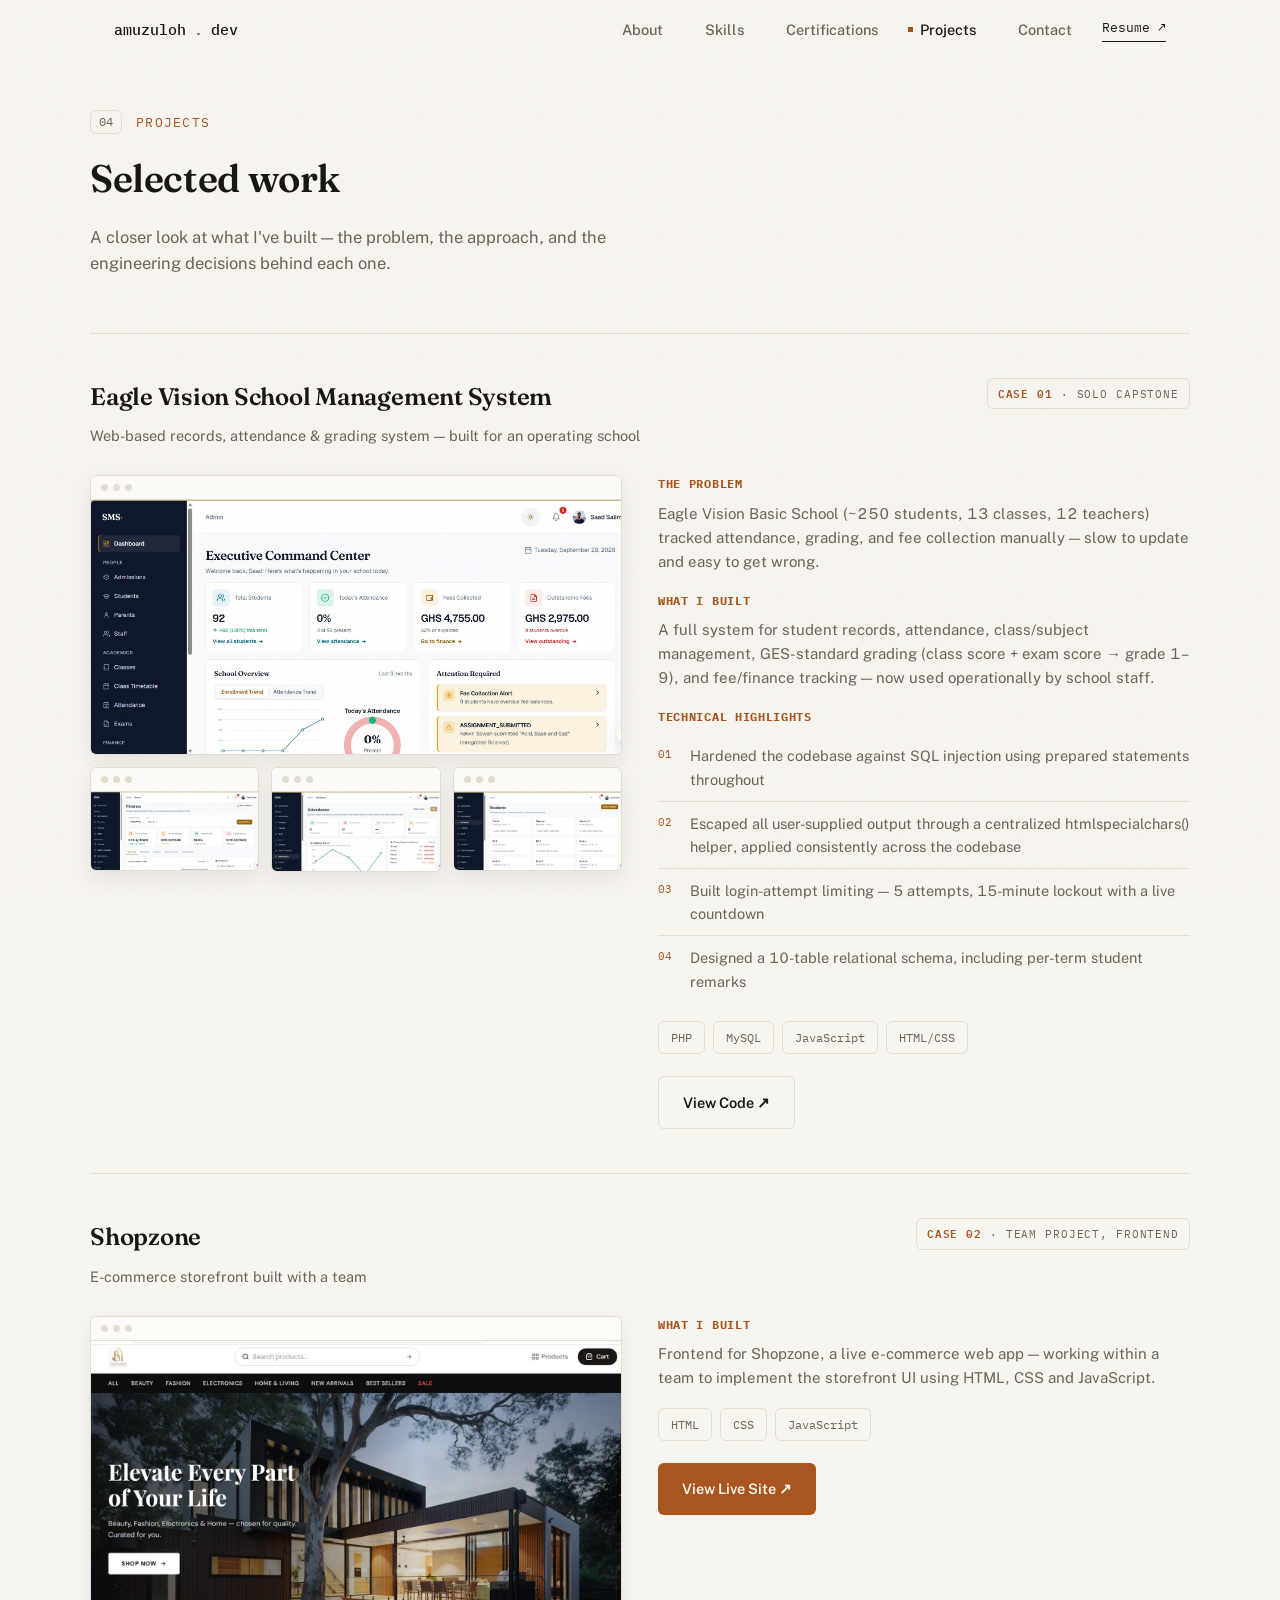
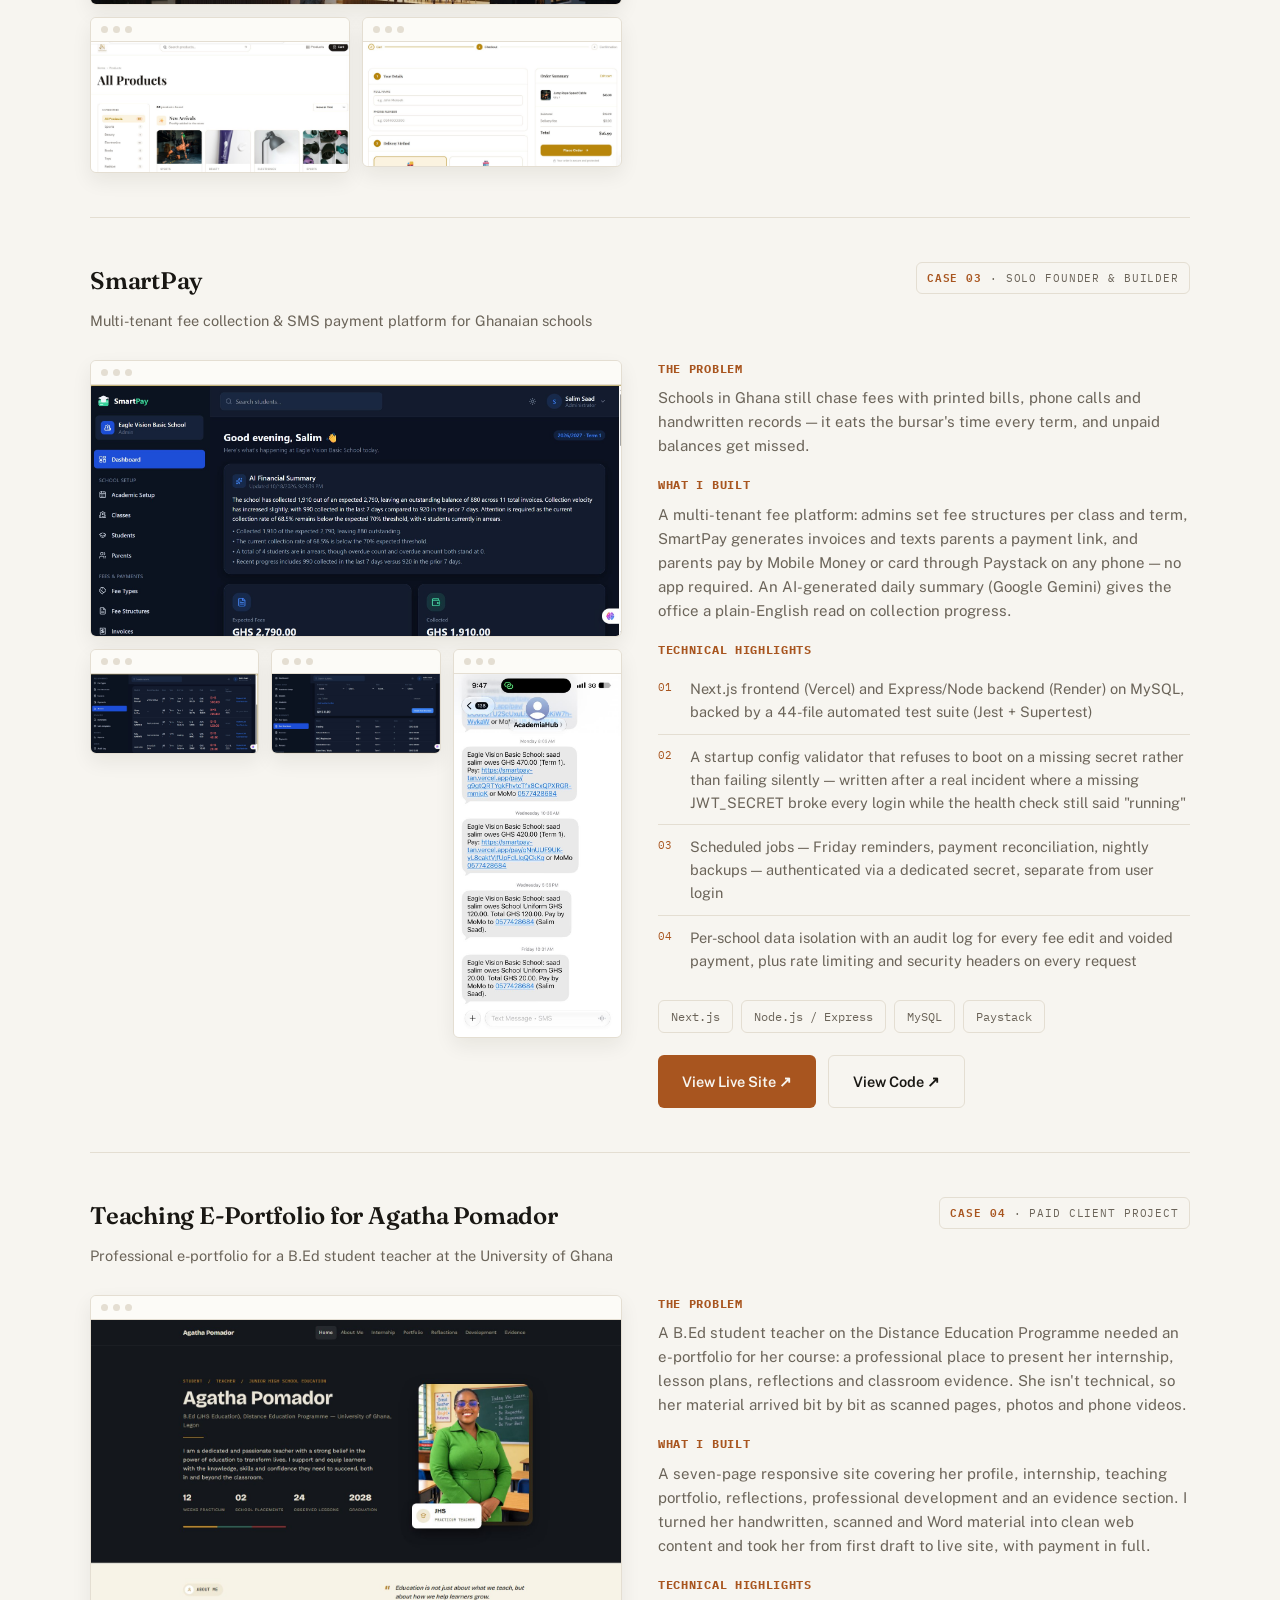
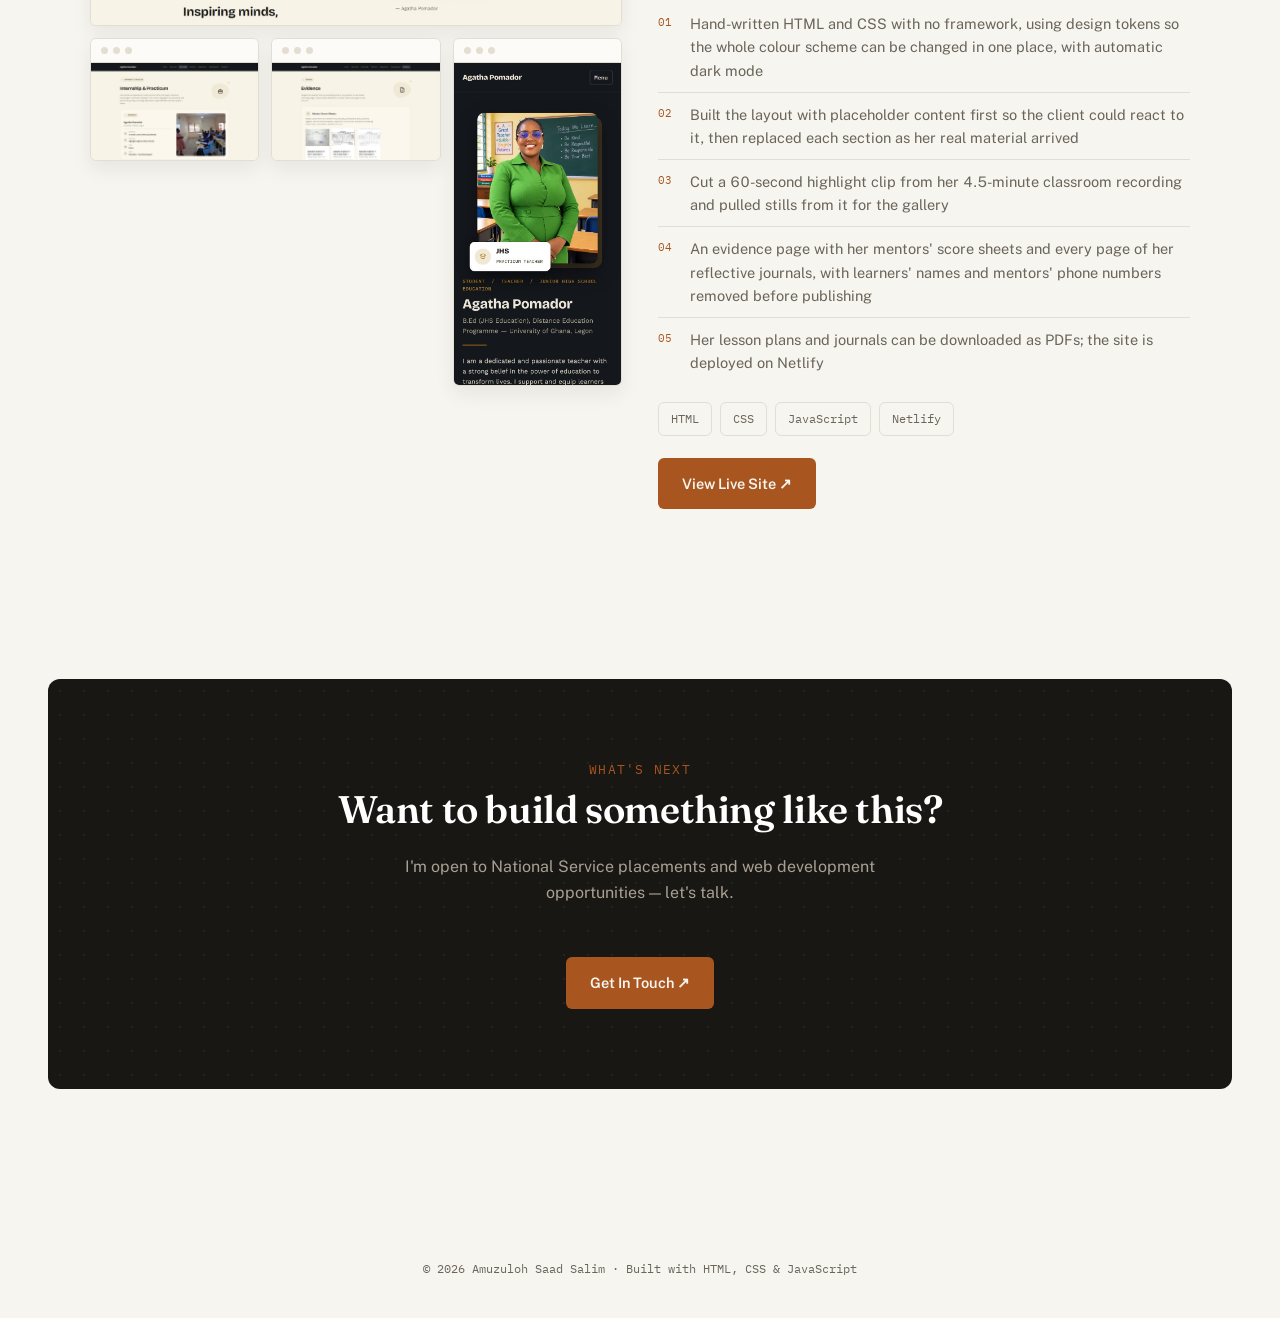
==== commit e8dabc9b: "Refresh Case 04 screenshots with Agatha's updated site Retake home, internship and phone shots from " ====
--- a/projects.html
+++ b/projects.html
@@ -247,7 +247,7 @@
                 </div>
                 <div class="frame">
                   <div class="frame-bar"><span></span><span></span><span></span></div>
-                  <img src="assets/agatha_portfolio.jpg" alt="Teaching portfolio page with courses studied">
+                  <img src="assets/agatha_evidence.jpg" alt="Evidence page with mentor score sheets">
                 </div>
                 <div class="frame">
                   <div class="frame-bar"><span></span><span></span><span></span></div>
@@ -264,7 +264,7 @@
             </div>
             <div class="project-block">
               <h4>What I Built</h4>
-              <p>A six-page responsive site covering her profile, internship, teaching portfolio, reflections and professional development. I turned her handwritten and scanned material into clean web content and took her from first draft to live site, with payment in full.</p>
+              <p>A seven-page responsive site covering her profile, internship, teaching portfolio, reflections, professional development and an evidence section. I turned her handwritten, scanned and Word material into clean web content and took her from first draft to live site, with payment in full.</p>
             </div>
             <div class="project-block">
               <h4>Technical Highlights</h4>
@@ -272,7 +272,8 @@
                 <li>Hand-written HTML and CSS with no framework, using design tokens so the whole colour scheme can be changed in one place, with automatic dark mode</li>
                 <li>Built the layout with placeholder content first so the client could react to it, then replaced each section as her real material arrived</li>
                 <li>Cut a 60-second highlight clip from her 4.5-minute classroom recording and pulled stills from it for the gallery</li>
-                <li>Her lesson plans can be downloaded as PDFs; the site is deployed on Netlify</li>
+                <li>An evidence page with her mentors' score sheets and every page of her reflective journals, with learners' names and mentors' phone numbers removed before publishing</li>
+                <li>Her lesson plans and journals can be downloaded as PDFs; the site is deployed on Netlify</li>
               </ul>
             </div>
             <div class="chip-row">
--- a/styles.css
+++ b/styles.css
@@ -344,7 +344,7 @@
   .frame img{ width:100%; display:block; transition:transform .5s var(--ease); }
   .frame:hover img{ transform:scale(1.05); }
   .shot-gallery{ display:flex; flex-direction:column; gap:12px; }
-  .shot-grid{ display:grid; grid-template-columns:repeat(3,1fr); gap:12px; }
+  .shot-grid{ display:grid; grid-template-columns:repeat(3,1fr); gap:12px; align-items:start; }
   .shot-grid-2{ grid-template-columns:repeat(2,1fr); }
 
   /* CONTACT */
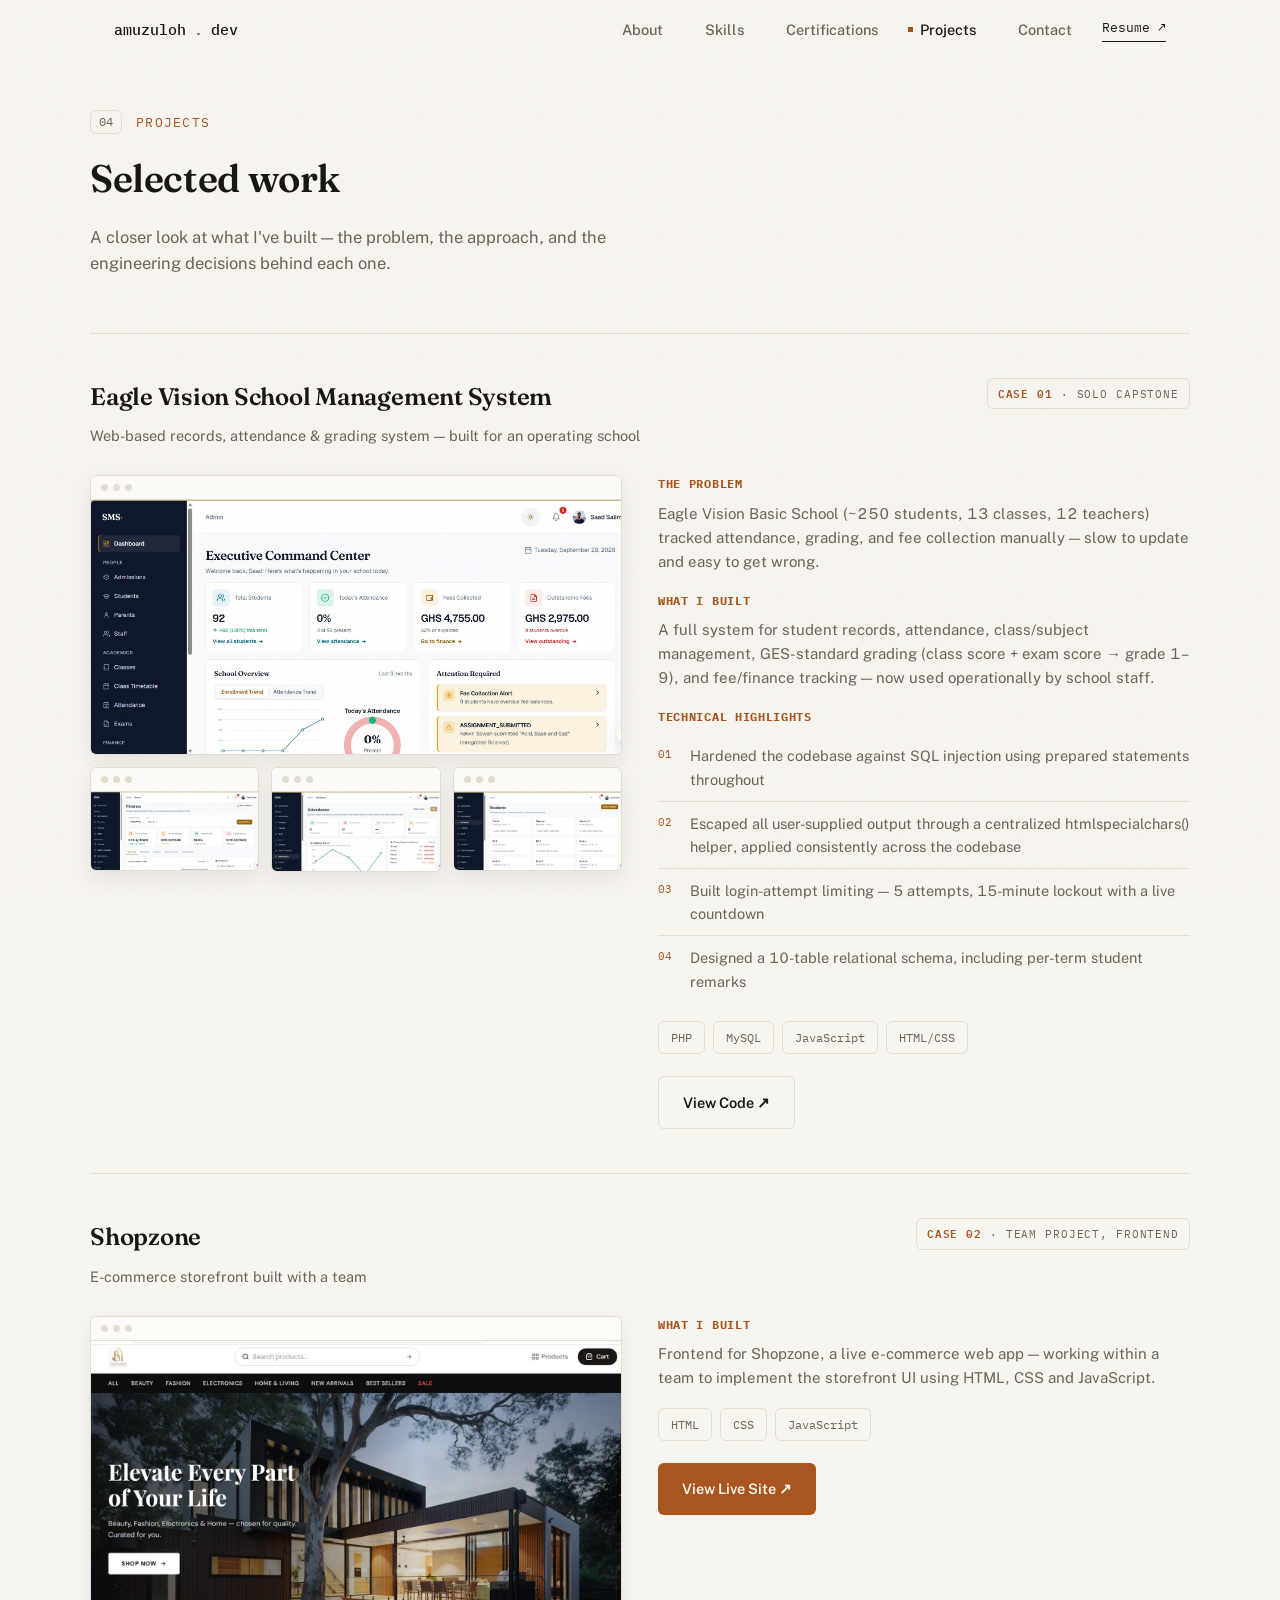
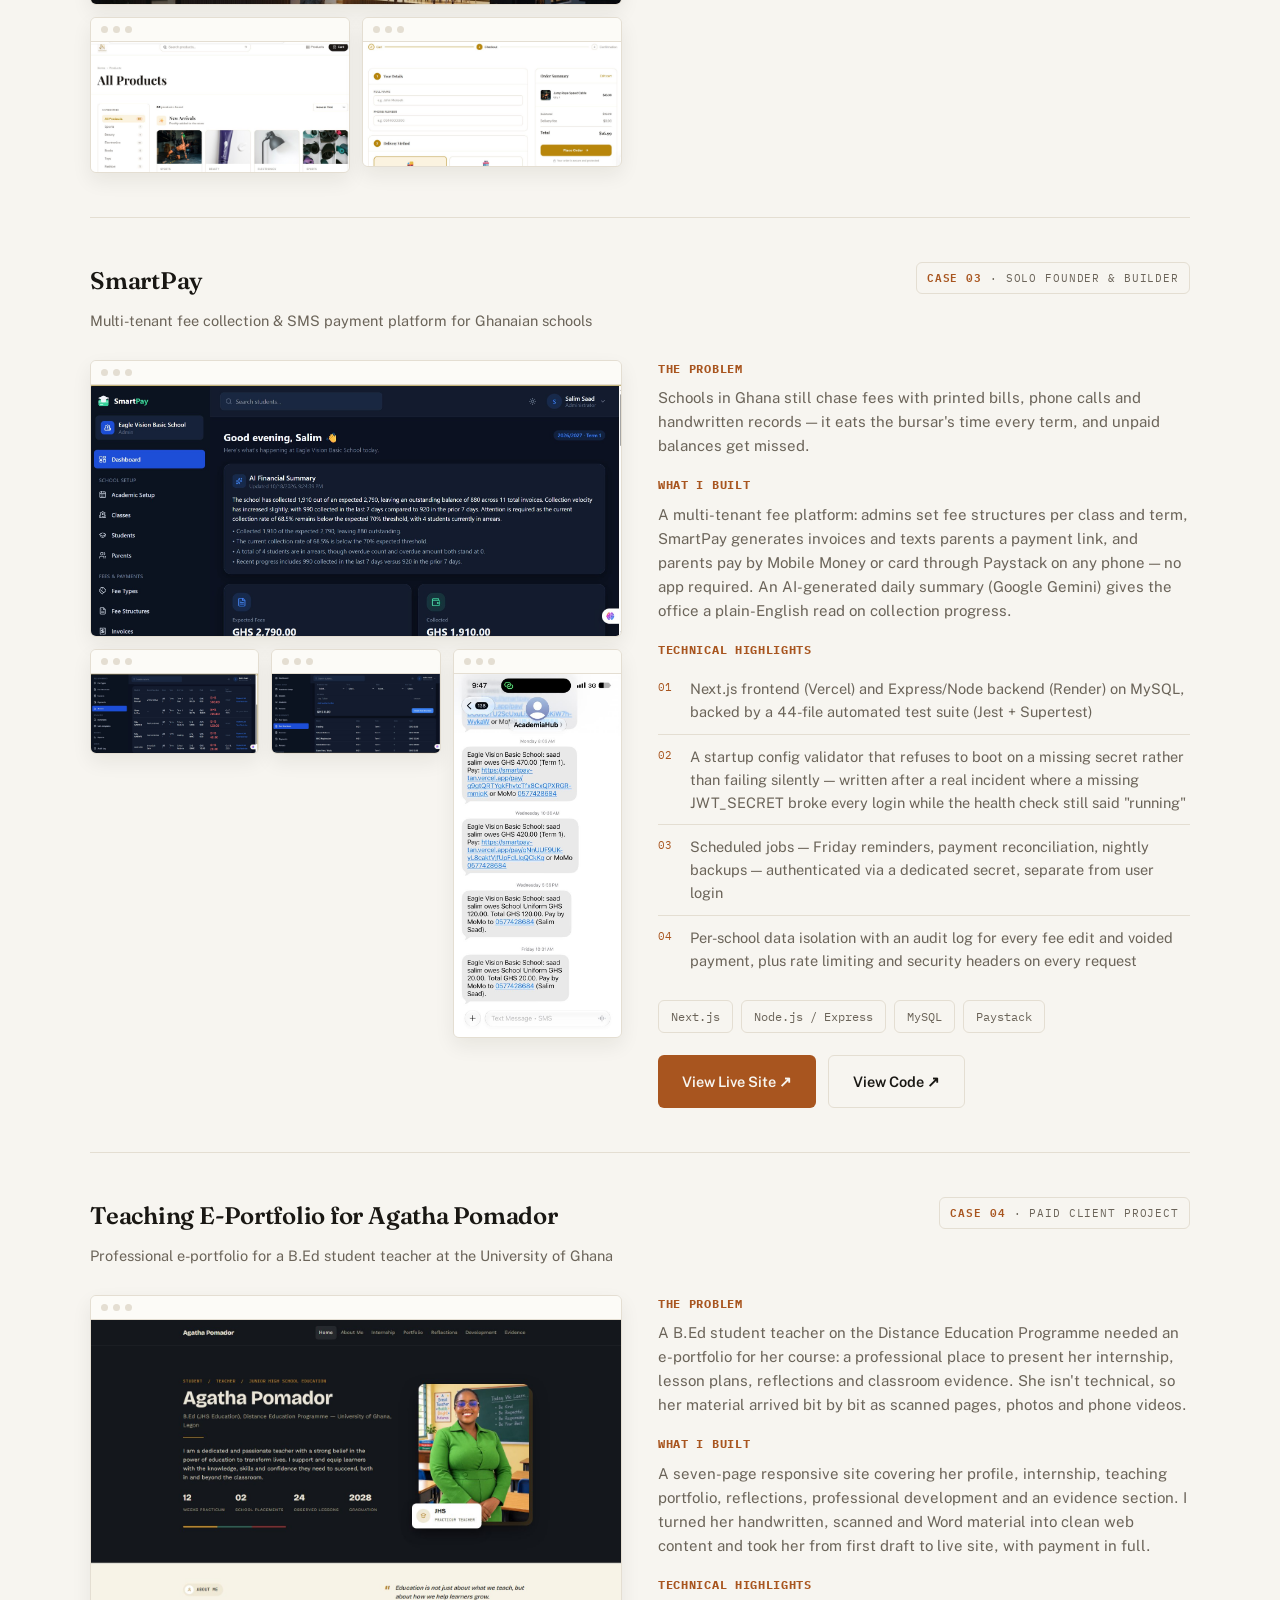
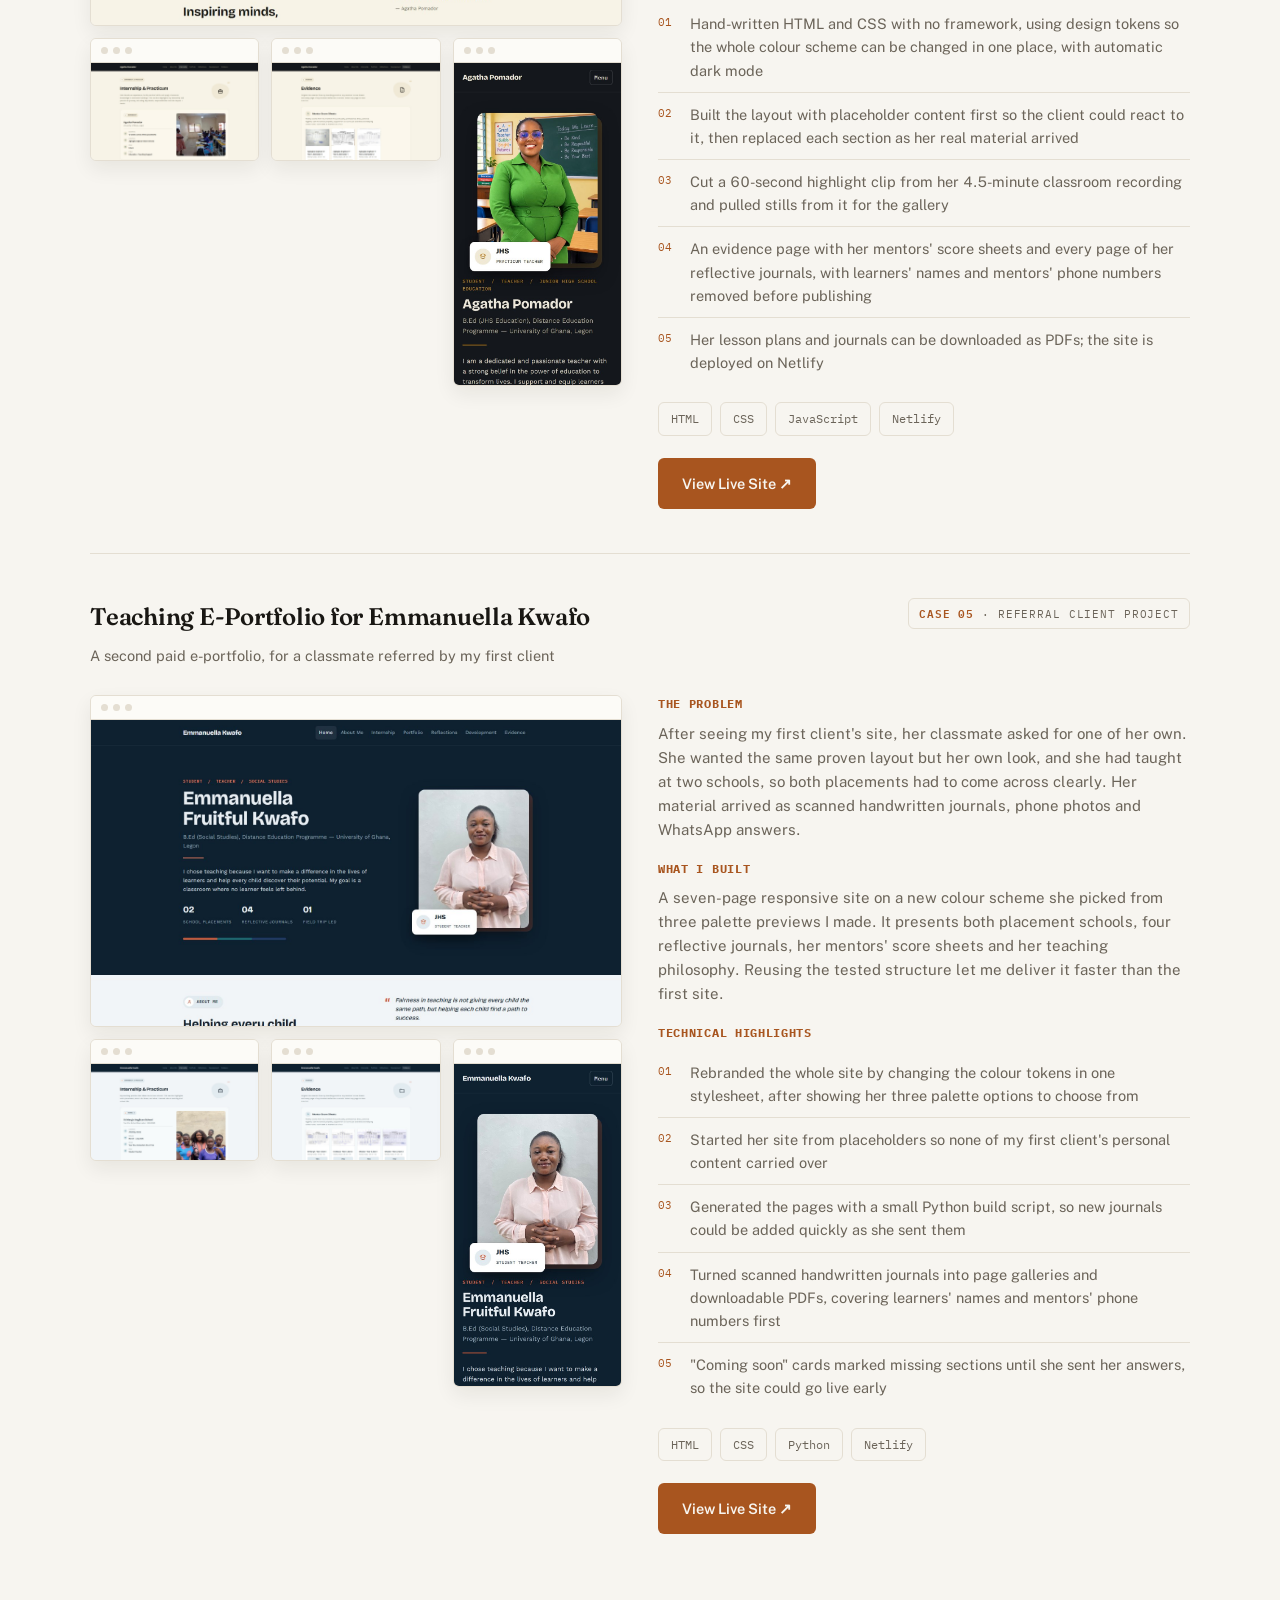
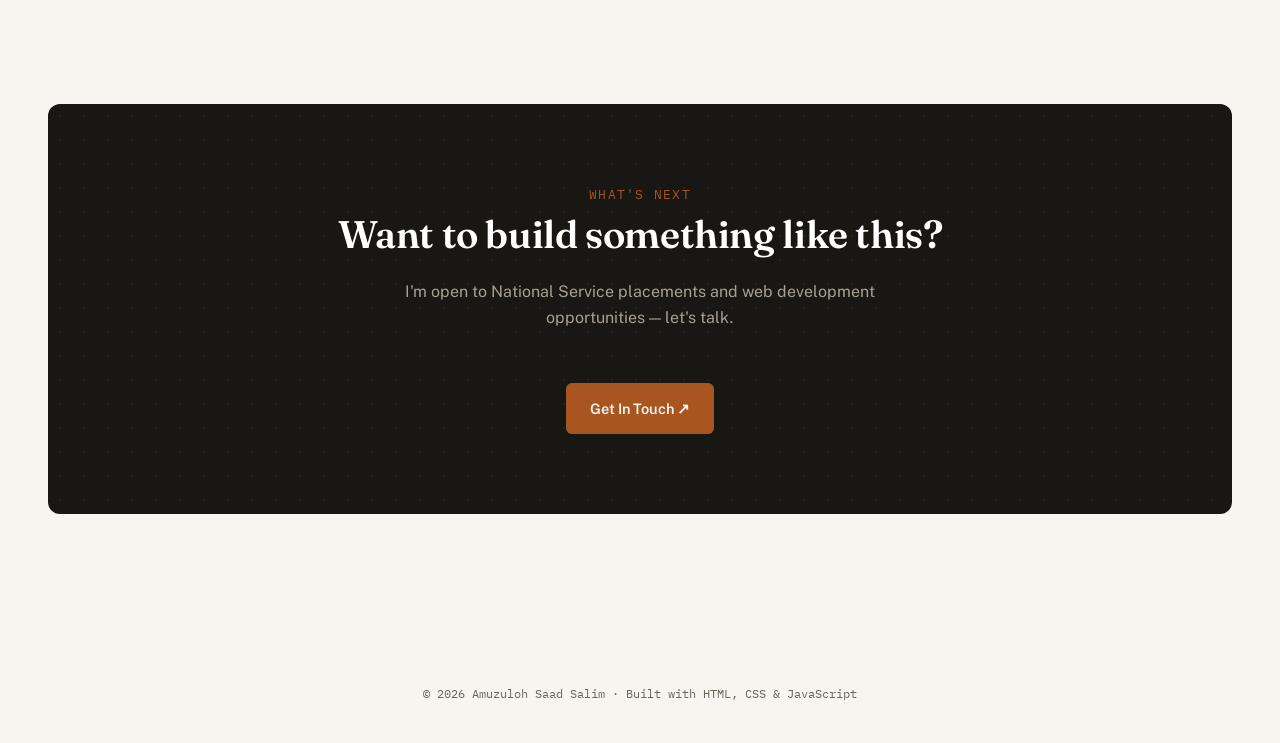
==== commit 5633e2f8: "Add Emmanuella's teaching e-portfolio as Case 05 Co-Authored-By: Claude Opus 5.5 <noreply@anthropic." ====
--- a/projects.html
+++ b/projects.html
@@ -286,6 +286,69 @@
         </div>
       </div>
 
+      <!-- Project 5 -->
+      <div class="project reveal" id="referral-portfolio">
+        <div class="project-head">
+          <div>
+            <h3>Teaching E-Portfolio for Emmanuella Kwafo</h3>
+            <p class="project-sub">A second paid e-portfolio, for a classmate referred by my first client</p>
+          </div>
+          <span class="case-tag"><b>Case 05</b> · Referral Client Project</span>
+        </div>
+
+        <div class="project-layout">
+          <div>
+            <div class="shot-gallery">
+              <div class="frame shot-main spotlight">
+                <div class="frame-bar"><span></span><span></span><span></span></div>
+                <img src="assets/ella_home.jpg" alt="Emmanuella Kwafo e-portfolio homepage">
+              </div>
+              <div class="shot-grid">
+                <div class="frame">
+                  <div class="frame-bar"><span></span><span></span><span></span></div>
+                  <img src="assets/ella_internship.jpg" alt="Internship page showing her first placement school">
+                </div>
+                <div class="frame">
+                  <div class="frame-bar"><span></span><span></span><span></span></div>
+                  <img src="assets/ella_evidence.jpg" alt="Evidence page with four mentor score sheets">
+                </div>
+                <div class="frame">
+                  <div class="frame-bar"><span></span><span></span><span></span></div>
+                  <img src="assets/ella_mobile.jpg" alt="The e-portfolio homepage on a phone">
+                </div>
+              </div>
+            </div>
+          </div>
+
+          <div>
+            <div class="project-block">
+              <h4>The Problem</h4>
+              <p>After seeing my first client's site, her classmate asked for one of her own. She wanted the same proven layout but her own look, and she had taught at two schools, so both placements had to come across clearly. Her material arrived as scanned handwritten journals, phone photos and WhatsApp answers.</p>
+            </div>
+            <div class="project-block">
+              <h4>What I Built</h4>
+              <p>A seven-page responsive site on a new colour scheme she picked from three palette previews I made. It presents both placement schools, four reflective journals, her mentors' score sheets and her teaching philosophy. Reusing the tested structure let me deliver it faster than the first site.</p>
+            </div>
+            <div class="project-block">
+              <h4>Technical Highlights</h4>
+              <ul class="findings">
+                <li>Rebranded the whole site by changing the colour tokens in one stylesheet, after showing her three palette options to choose from</li>
+                <li>Started her site from placeholders so none of my first client's personal content carried over</li>
+                <li>Generated the pages with a small Python build script, so new journals could be added quickly as she sent them</li>
+                <li>Turned scanned handwritten journals into page galleries and downloadable PDFs, covering learners' names and mentors' phone numbers first</li>
+                <li>"Coming soon" cards marked missing sections until she sent her answers, so the site could go live early</li>
+              </ul>
+            </div>
+            <div class="chip-row">
+              <span class="chip">HTML</span><span class="chip">CSS</span><span class="chip">Python</span><span class="chip">Netlify</span>
+            </div>
+            <div class="project-links">
+              <a href="https://fruitful-portfolio.netlify.app" target="_blank" rel="noopener" class="btn btn-primary">View Live Site ↗</a>
+            </div>
+          </div>
+        </div>
+      </div>
+
     </div>
   </section>
 
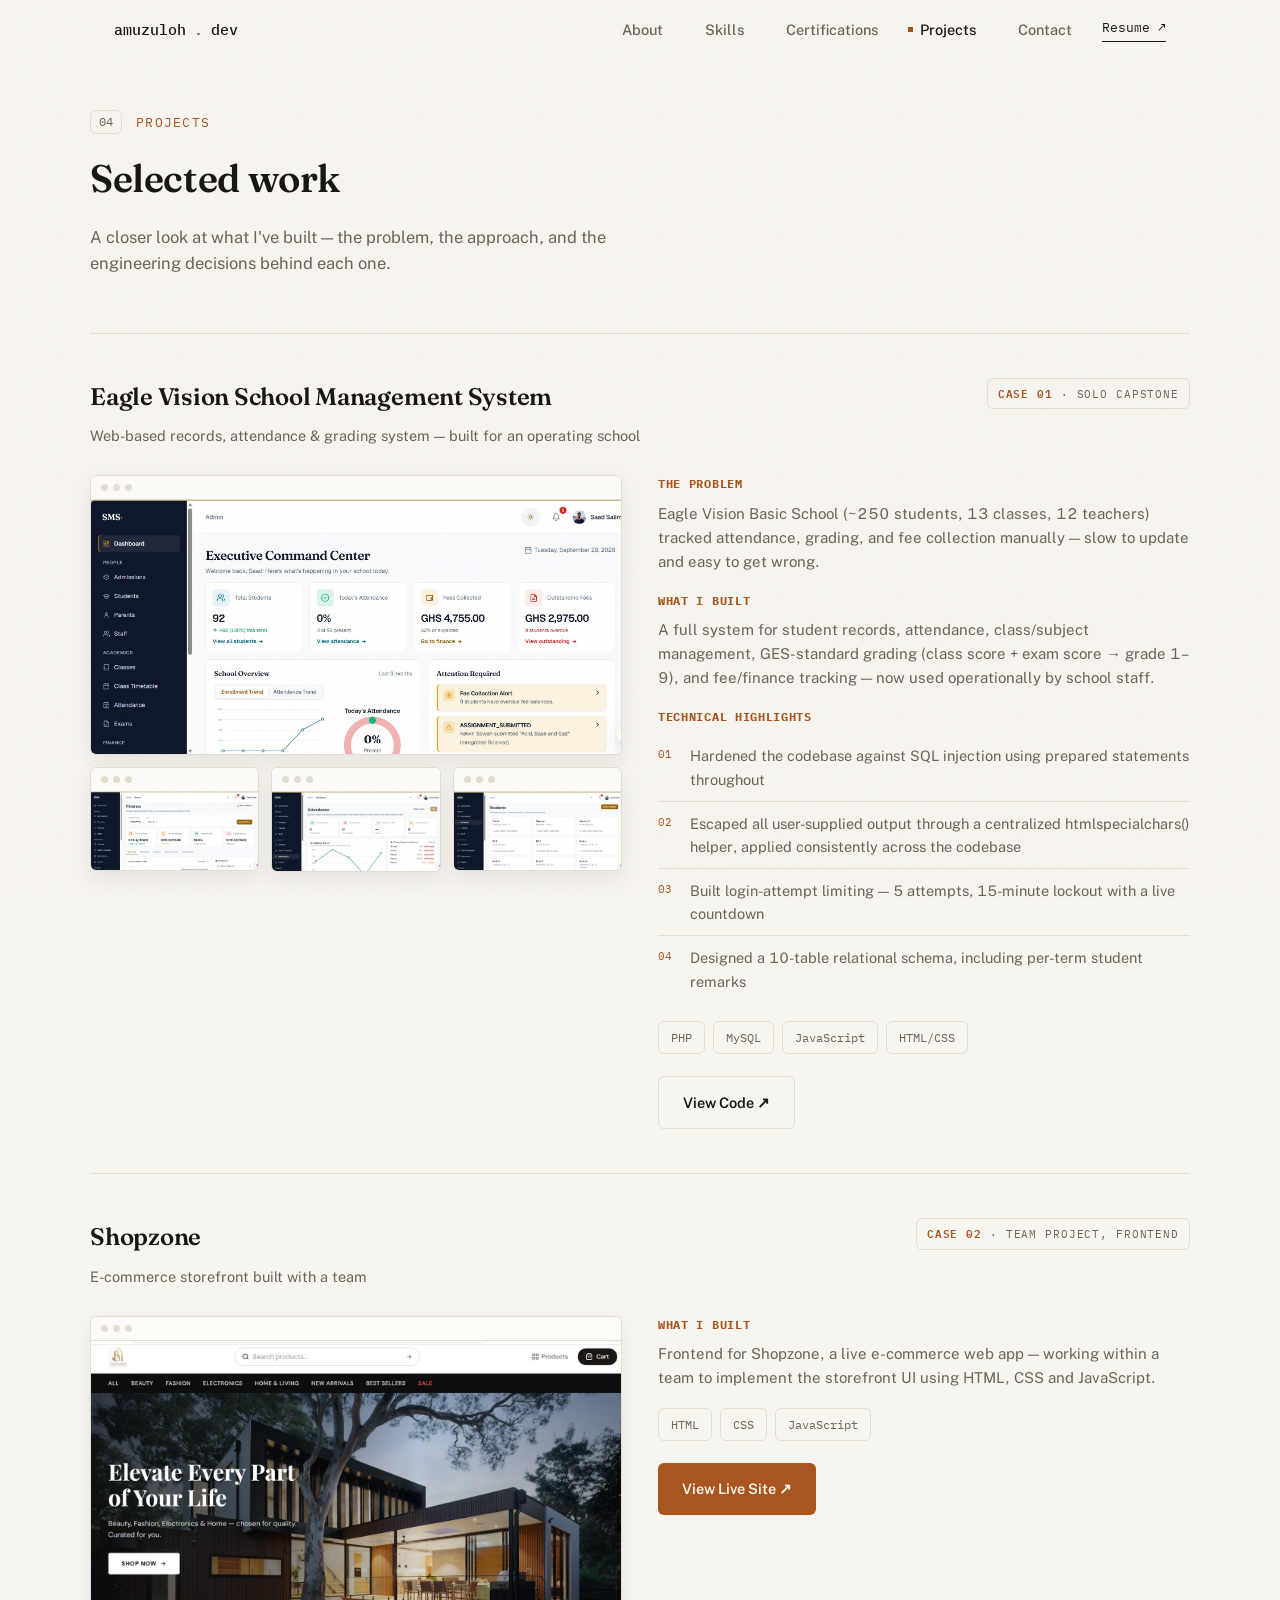
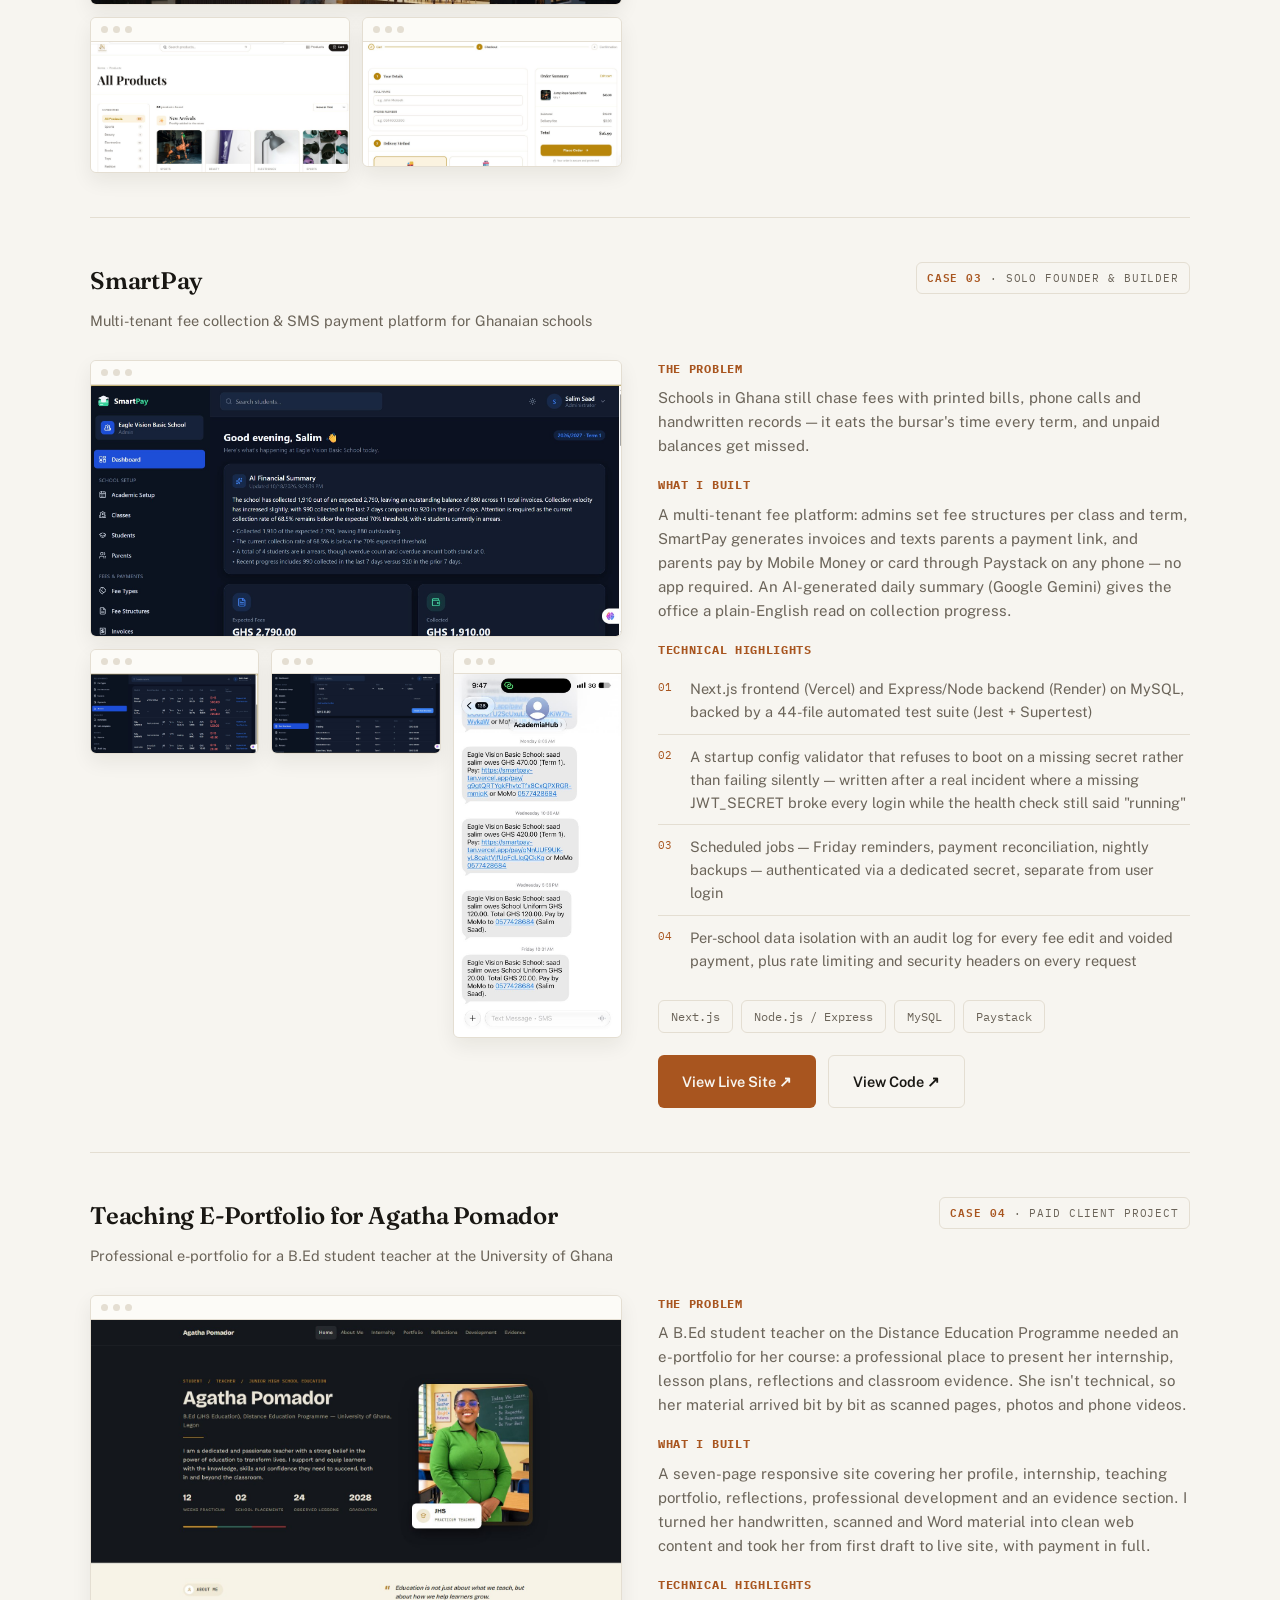
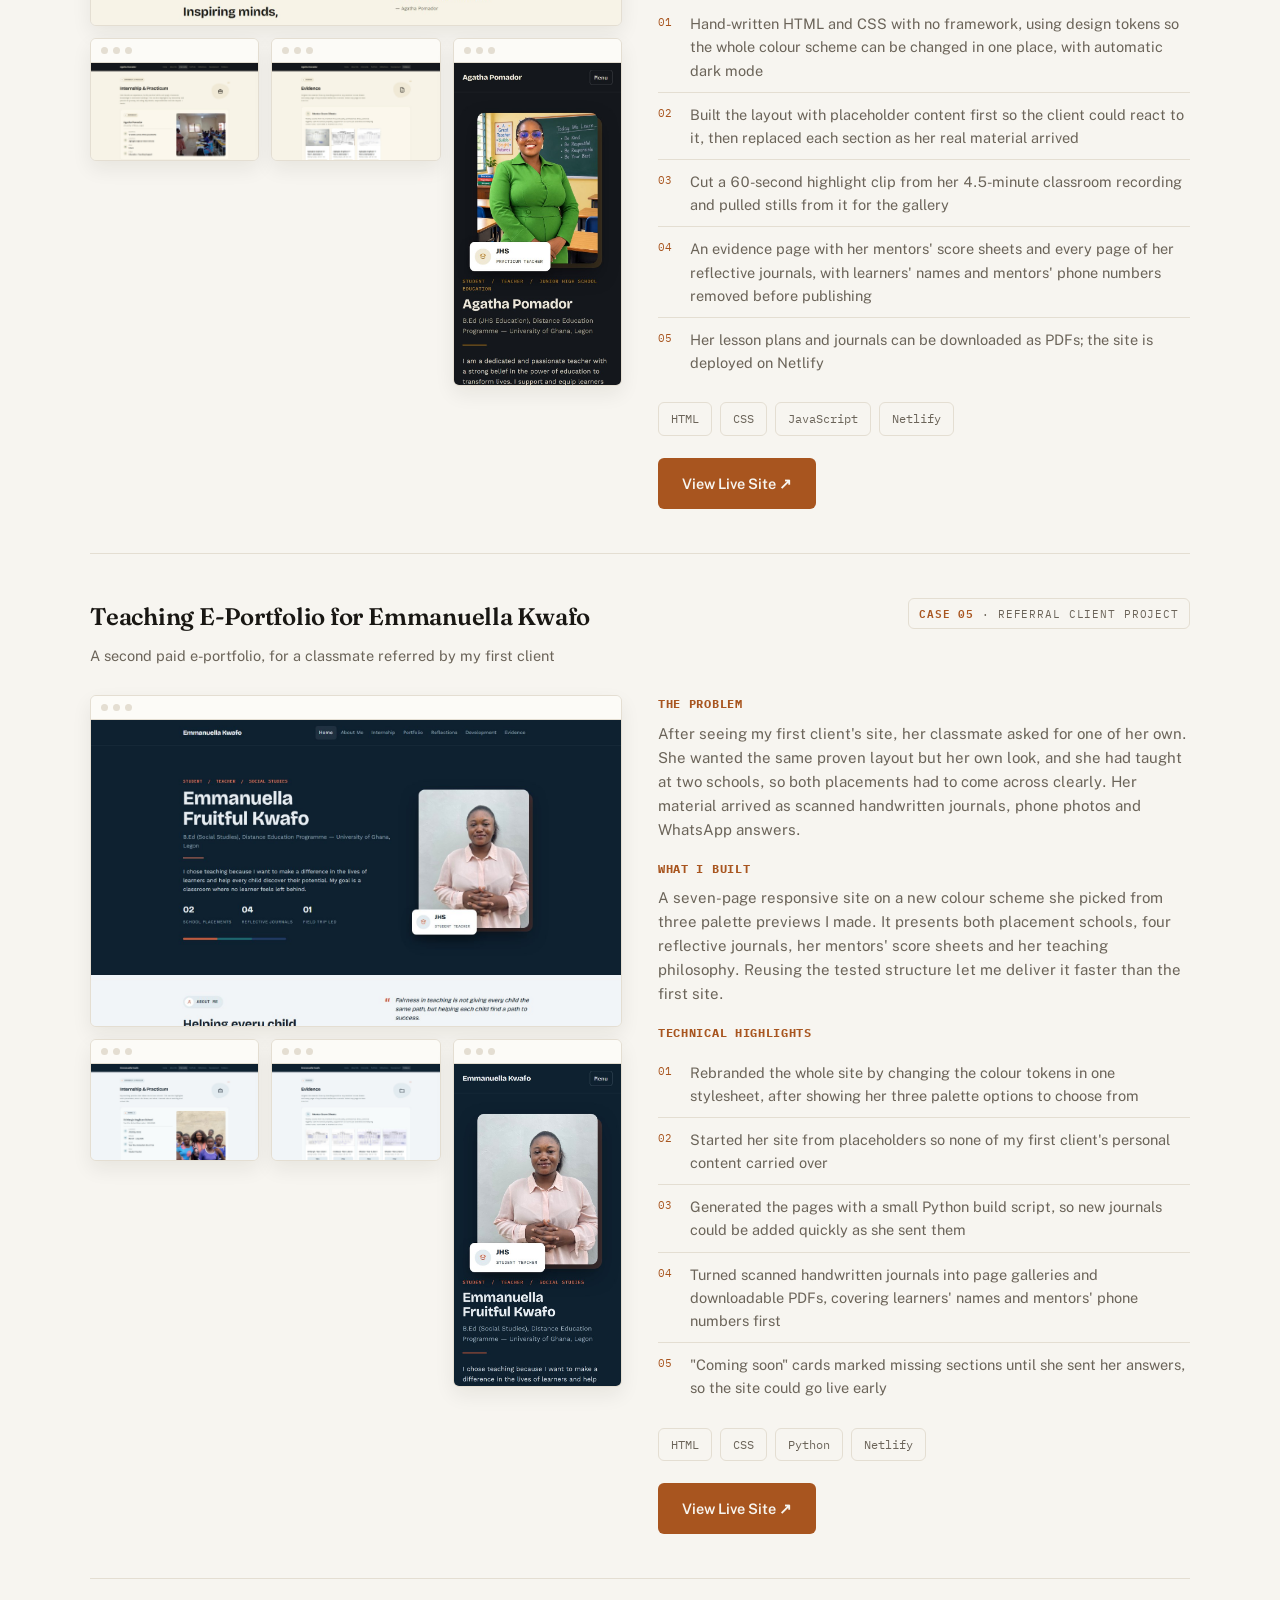
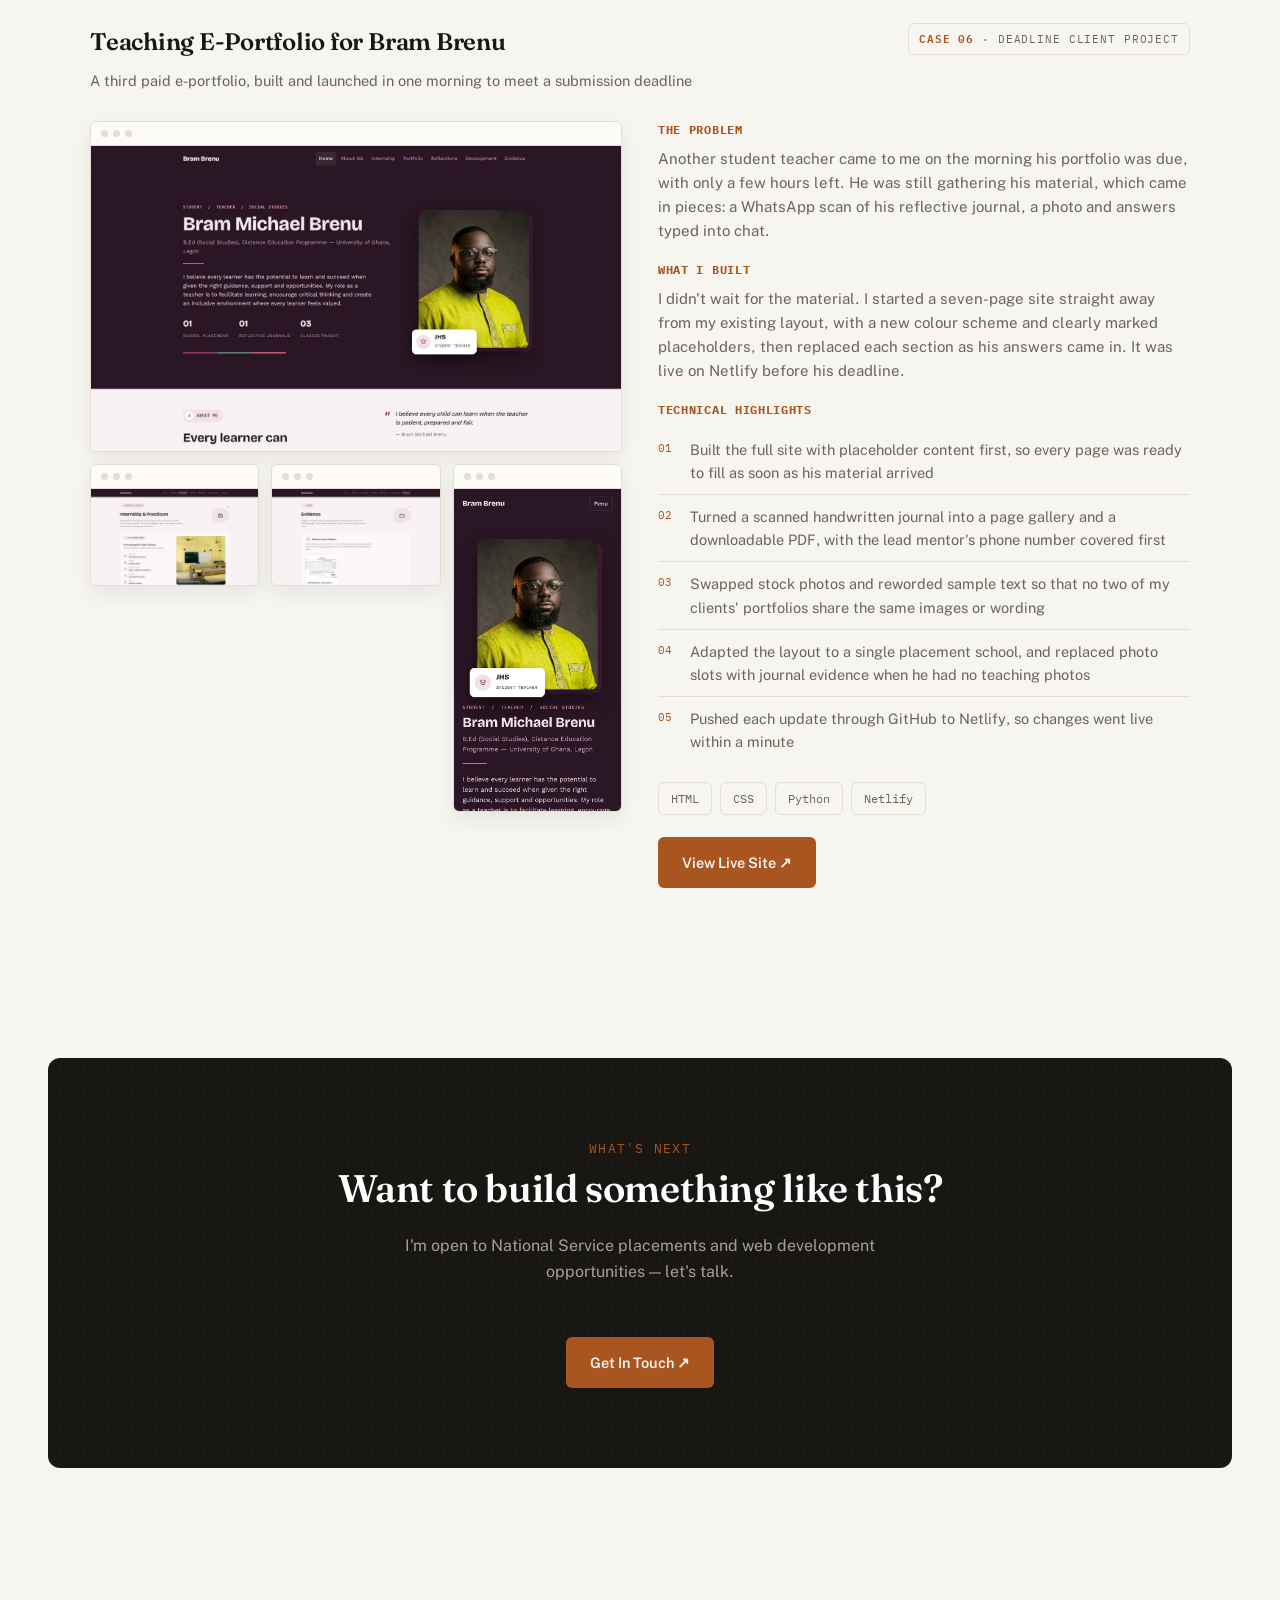
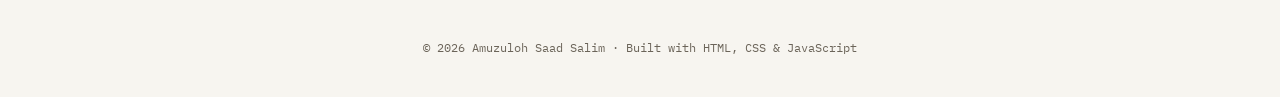
==== commit cefdab3e: "Add Bram Brenu's teaching e-portfolio as Case 06 Co-Authored-By: Claude Opus 5.5 <noreply@anthropic." ====
--- a/projects.html
+++ b/projects.html
@@ -349,6 +349,69 @@
         </div>
       </div>
 
+      <!-- Project 6 -->
+      <div class="project reveal" id="deadline-portfolio">
+        <div class="project-head">
+          <div>
+            <h3>Teaching E-Portfolio for Bram Brenu</h3>
+            <p class="project-sub">A third paid e-portfolio, built and launched in one morning to meet a submission deadline</p>
+          </div>
+          <span class="case-tag"><b>Case 06</b> · Deadline Client Project</span>
+        </div>
+
+        <div class="project-layout">
+          <div>
+            <div class="shot-gallery">
+              <div class="frame shot-main spotlight">
+                <div class="frame-bar"><span></span><span></span><span></span></div>
+                <img src="assets/bram_home.jpg" alt="Bram Brenu e-portfolio homepage">
+              </div>
+              <div class="shot-grid">
+                <div class="frame">
+                  <div class="frame-bar"><span></span><span></span><span></span></div>
+                  <img src="assets/bram_internship.jpg" alt="Internship page with placement school details">
+                </div>
+                <div class="frame">
+                  <div class="frame-bar"><span></span><span></span><span></span></div>
+                  <img src="assets/bram_evidence.jpg" alt="Evidence page with the mentor score sheet">
+                </div>
+                <div class="frame">
+                  <div class="frame-bar"><span></span><span></span><span></span></div>
+                  <img src="assets/bram_mobile.jpg" alt="The e-portfolio homepage on a phone">
+                </div>
+              </div>
+            </div>
+          </div>
+
+          <div>
+            <div class="project-block">
+              <h4>The Problem</h4>
+              <p>Another student teacher came to me on the morning his portfolio was due, with only a few hours left. He was still gathering his material, which came in pieces: a WhatsApp scan of his reflective journal, a photo and answers typed into chat.</p>
+            </div>
+            <div class="project-block">
+              <h4>What I Built</h4>
+              <p>I didn't wait for the material. I started a seven-page site straight away from my existing layout, with a new colour scheme and clearly marked placeholders, then replaced each section as his answers came in. It was live on Netlify before his deadline.</p>
+            </div>
+            <div class="project-block">
+              <h4>Technical Highlights</h4>
+              <ul class="findings">
+                <li>Built the full site with placeholder content first, so every page was ready to fill as soon as his material arrived</li>
+                <li>Turned a scanned handwritten journal into a page gallery and a downloadable PDF, with the lead mentor's phone number covered first</li>
+                <li>Swapped stock photos and reworded sample text so that no two of my clients' portfolios share the same images or wording</li>
+                <li>Adapted the layout to a single placement school, and replaced photo slots with journal evidence when he had no teaching photos</li>
+                <li>Pushed each update through GitHub to Netlify, so changes went live within a minute</li>
+              </ul>
+            </div>
+            <div class="chip-row">
+              <span class="chip">HTML</span><span class="chip">CSS</span><span class="chip">Python</span><span class="chip">Netlify</span>
+            </div>
+            <div class="project-links">
+              <a href="https://bram-brenu-portfolio.netlify.app" target="_blank" rel="noopener" class="btn btn-primary">View Live Site ↗</a>
+            </div>
+          </div>
+        </div>
+      </div>
+
     </div>
   </section>
 
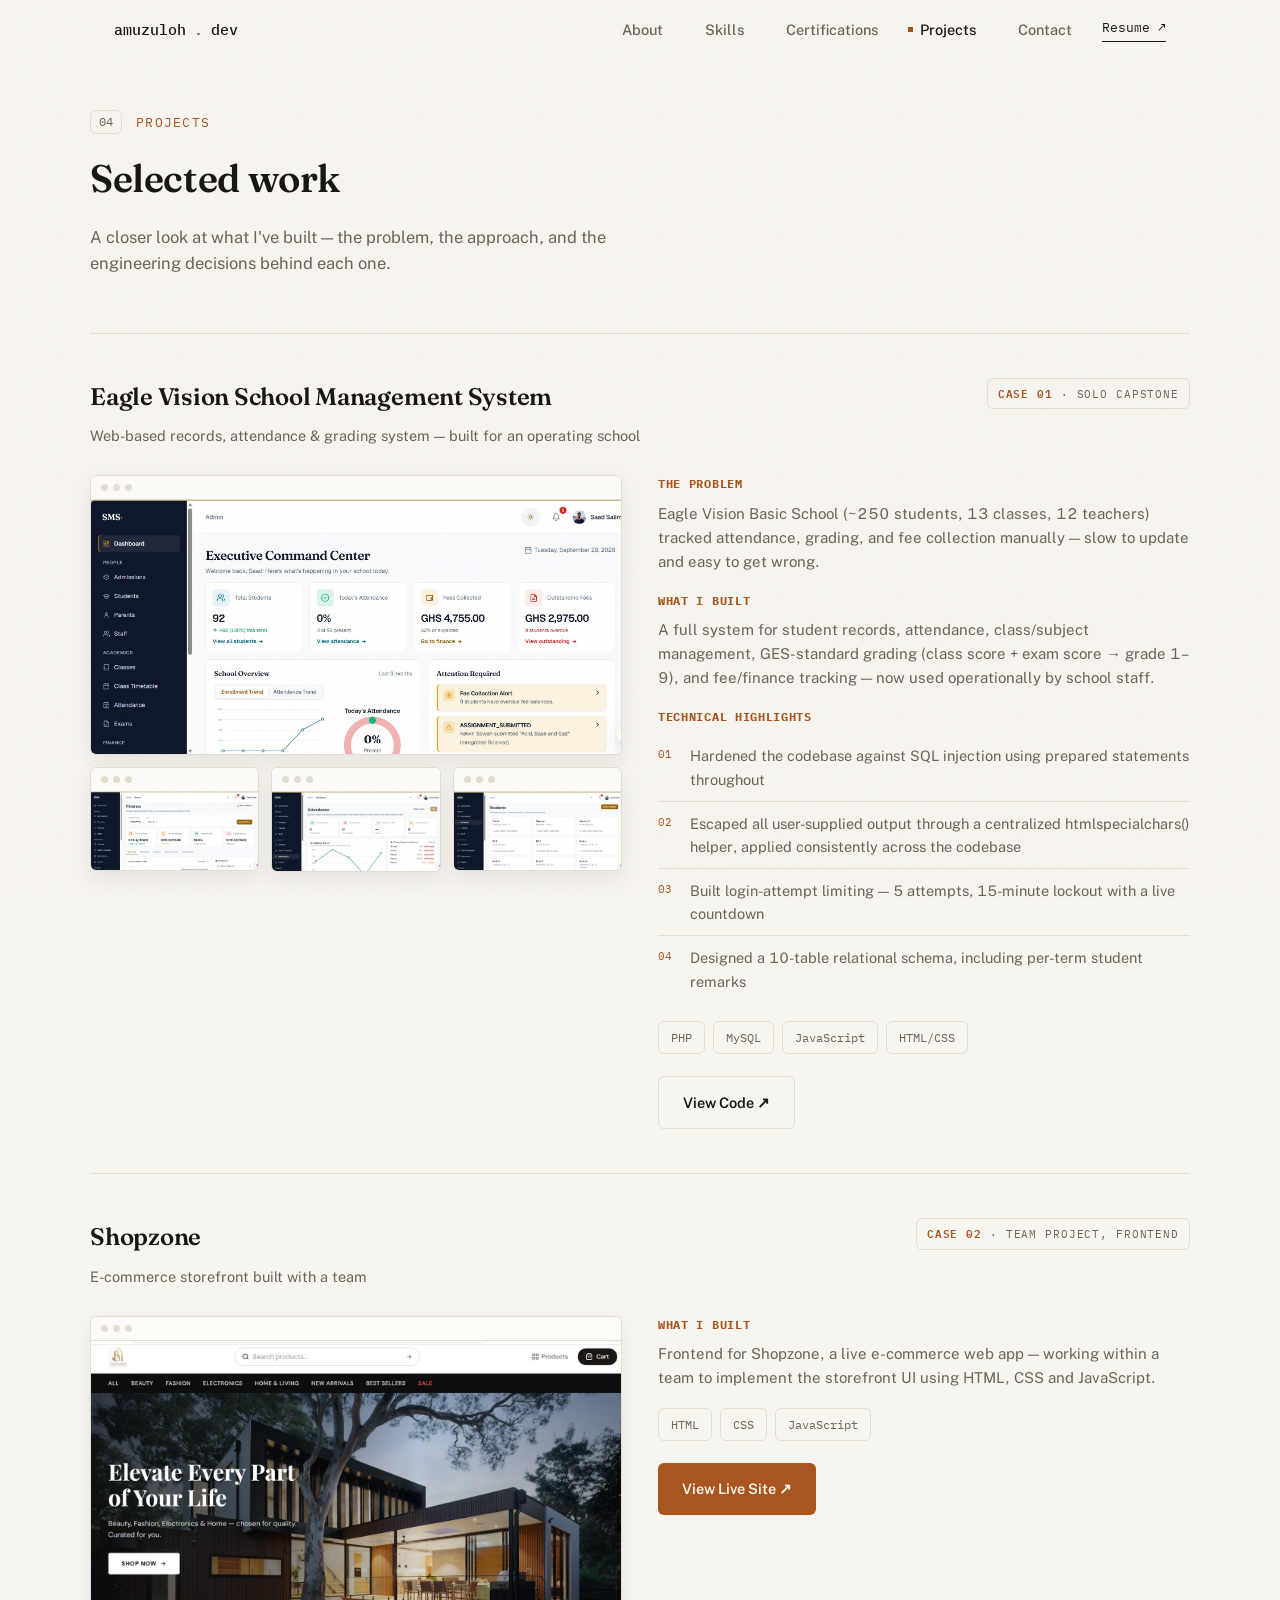
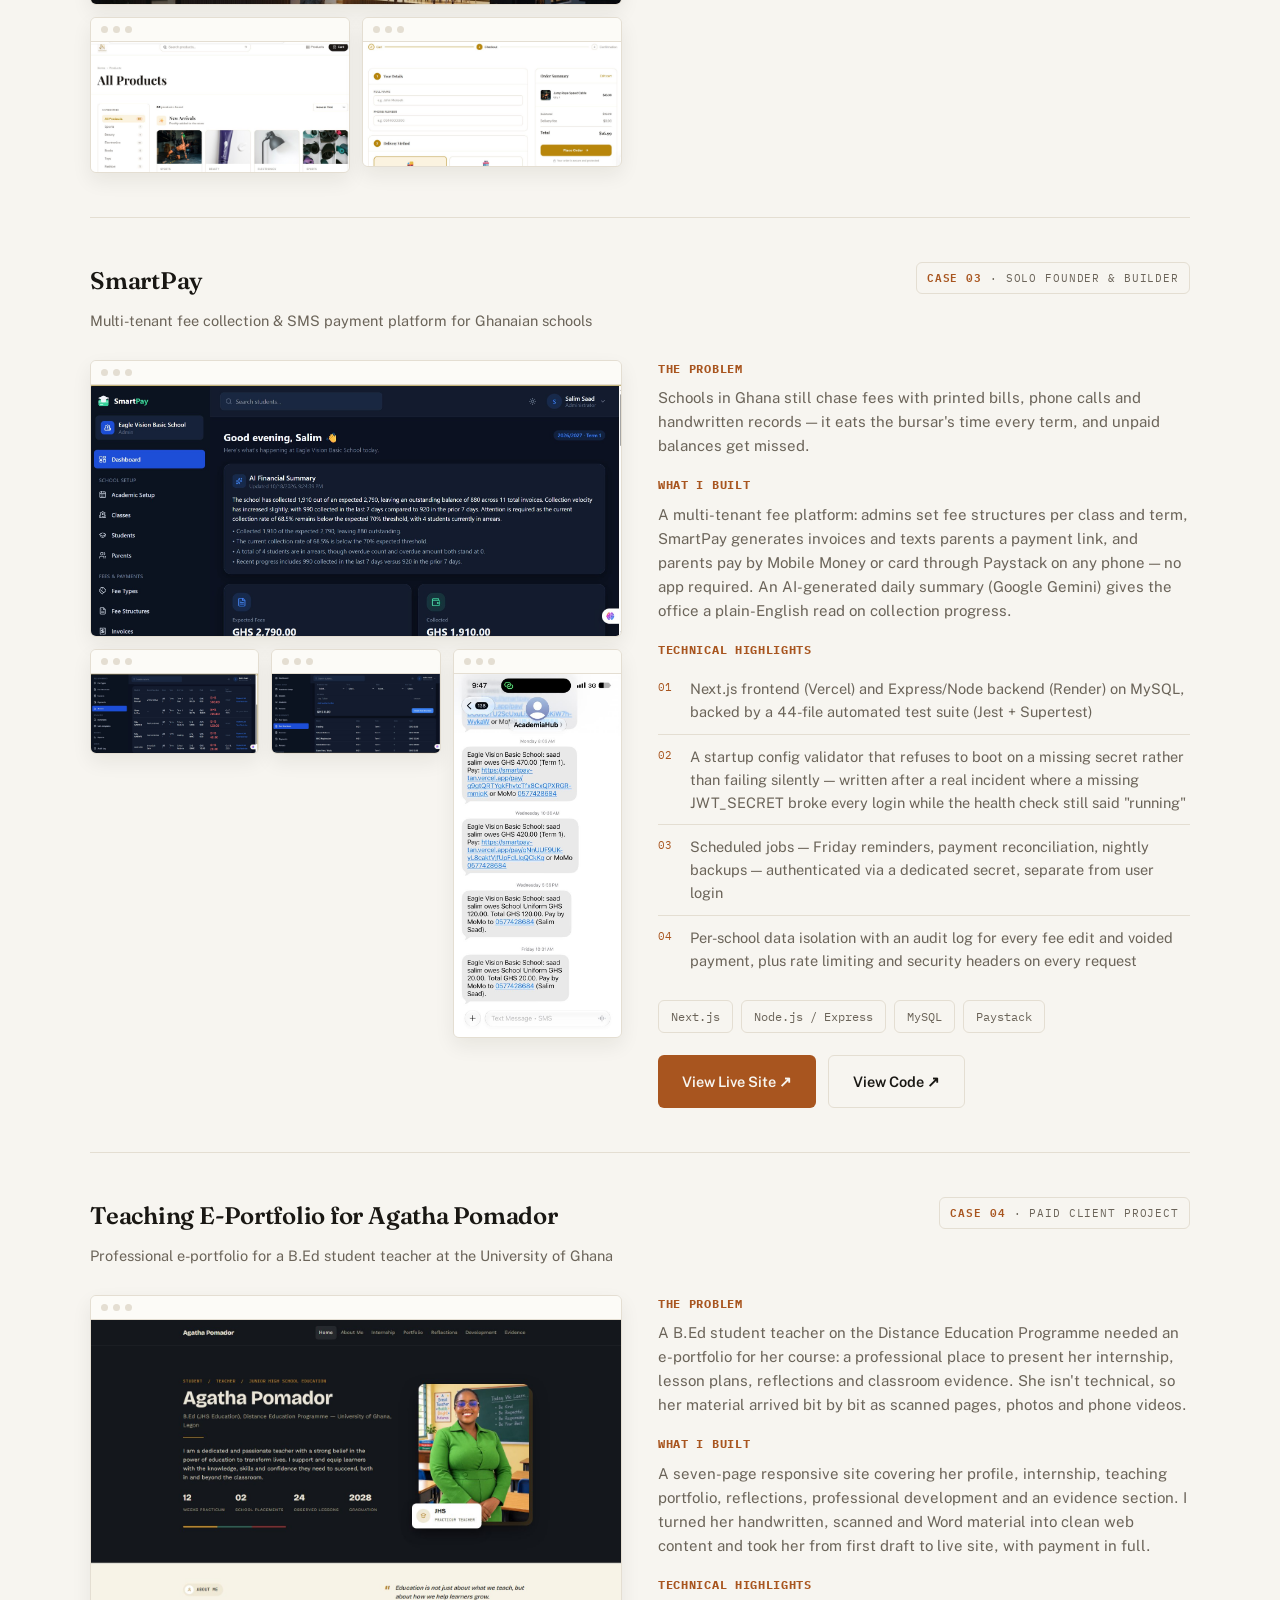
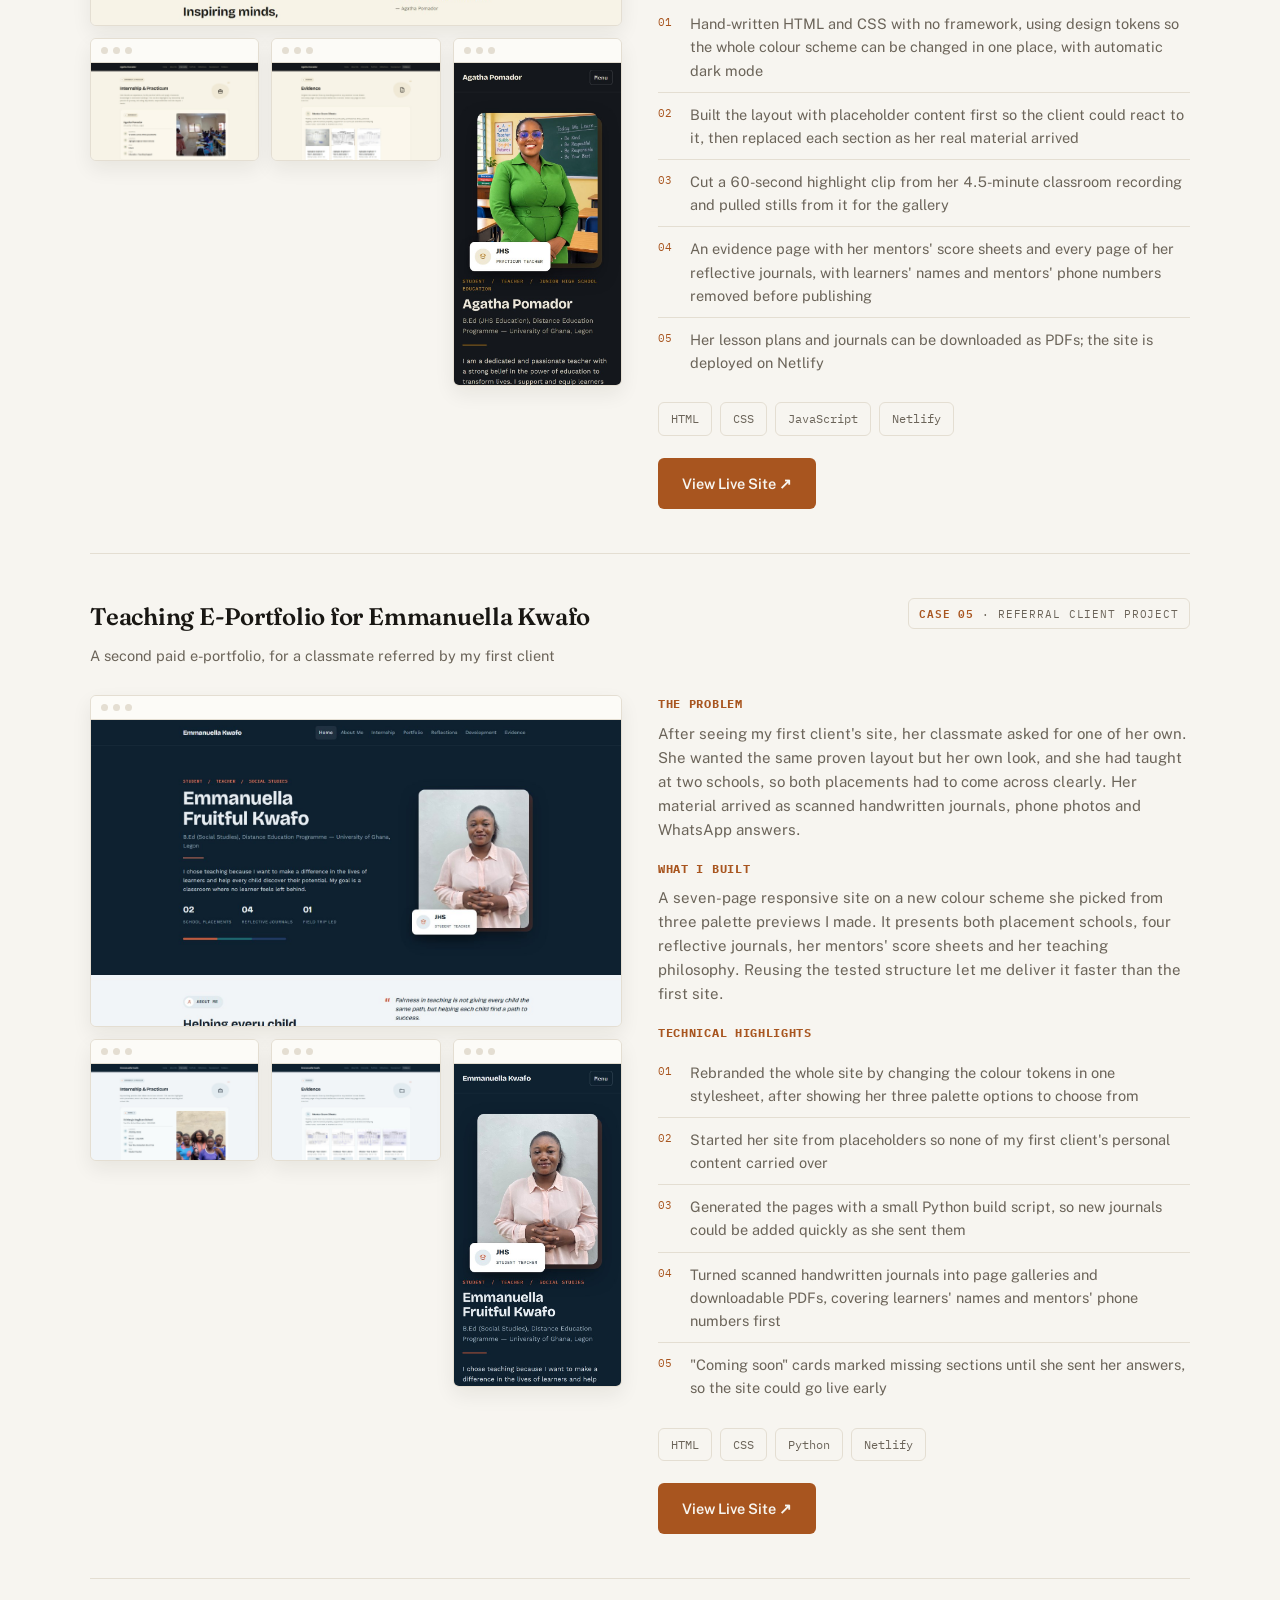
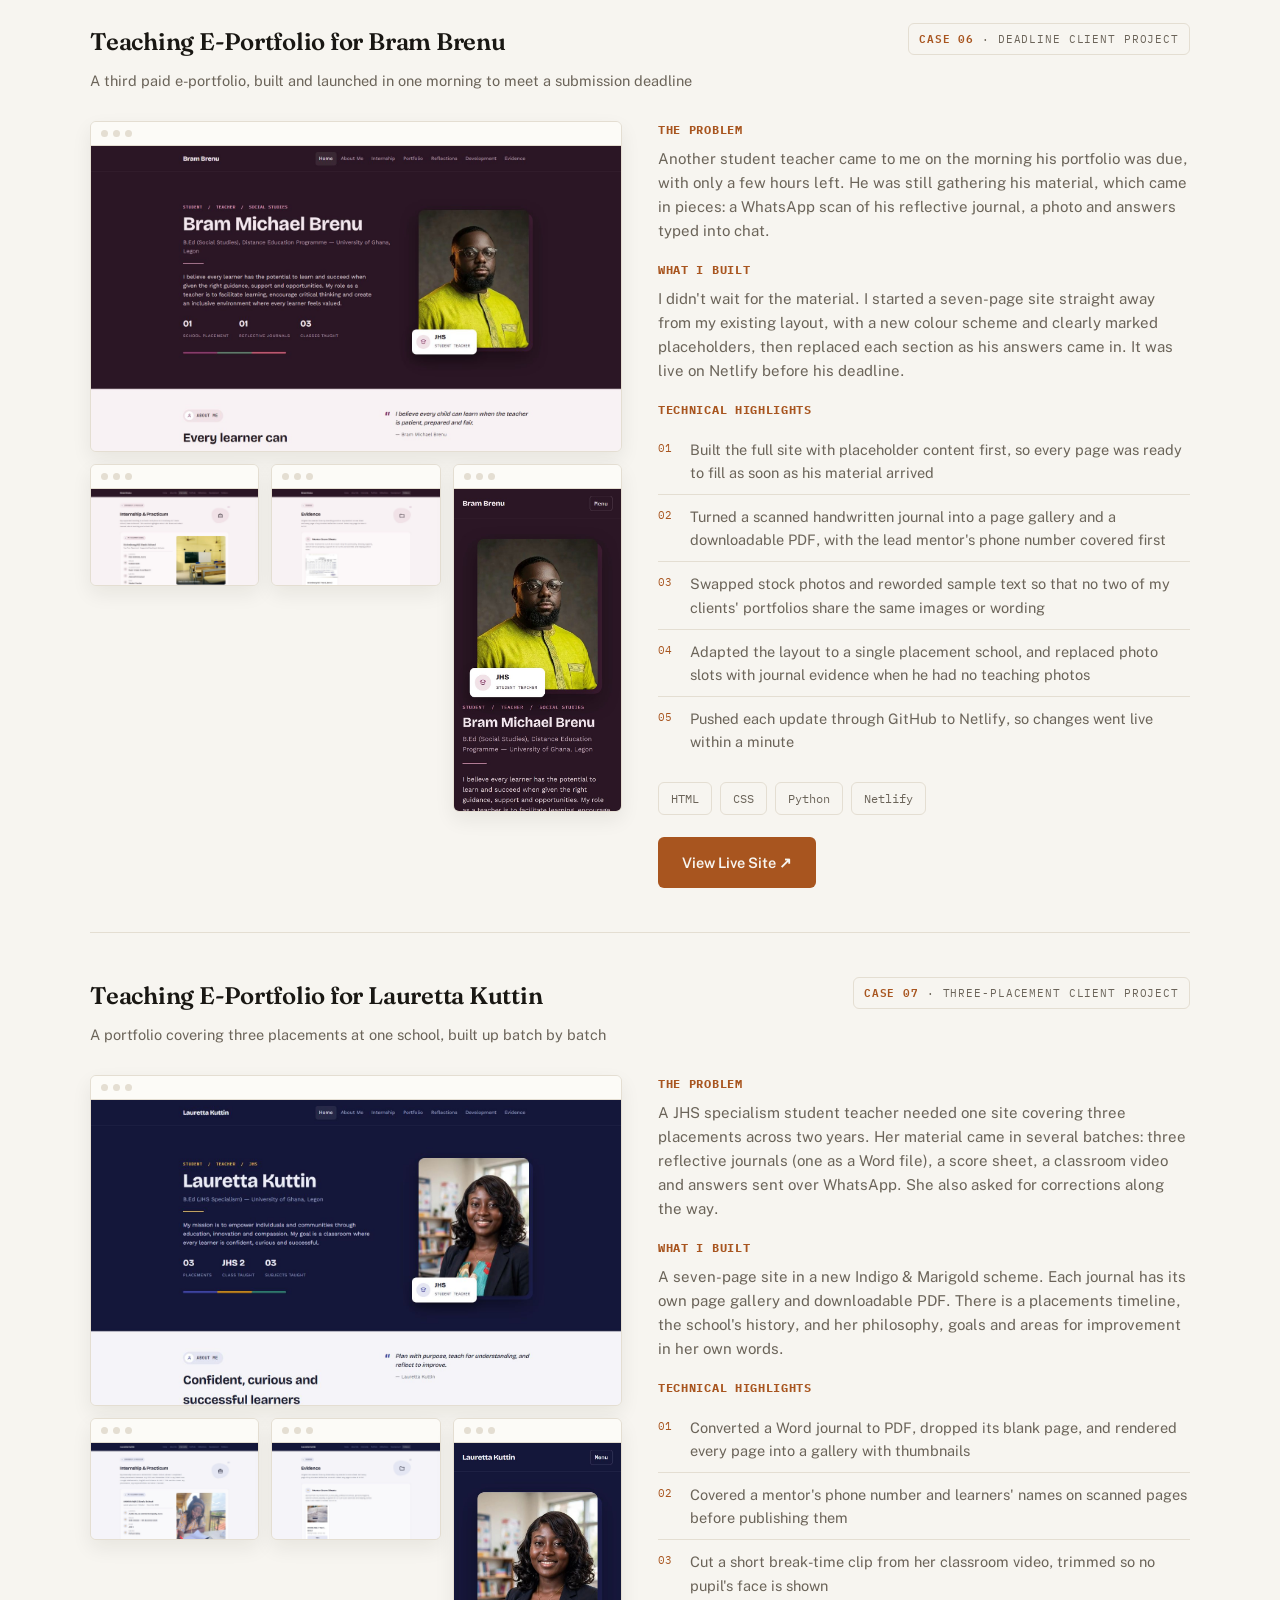
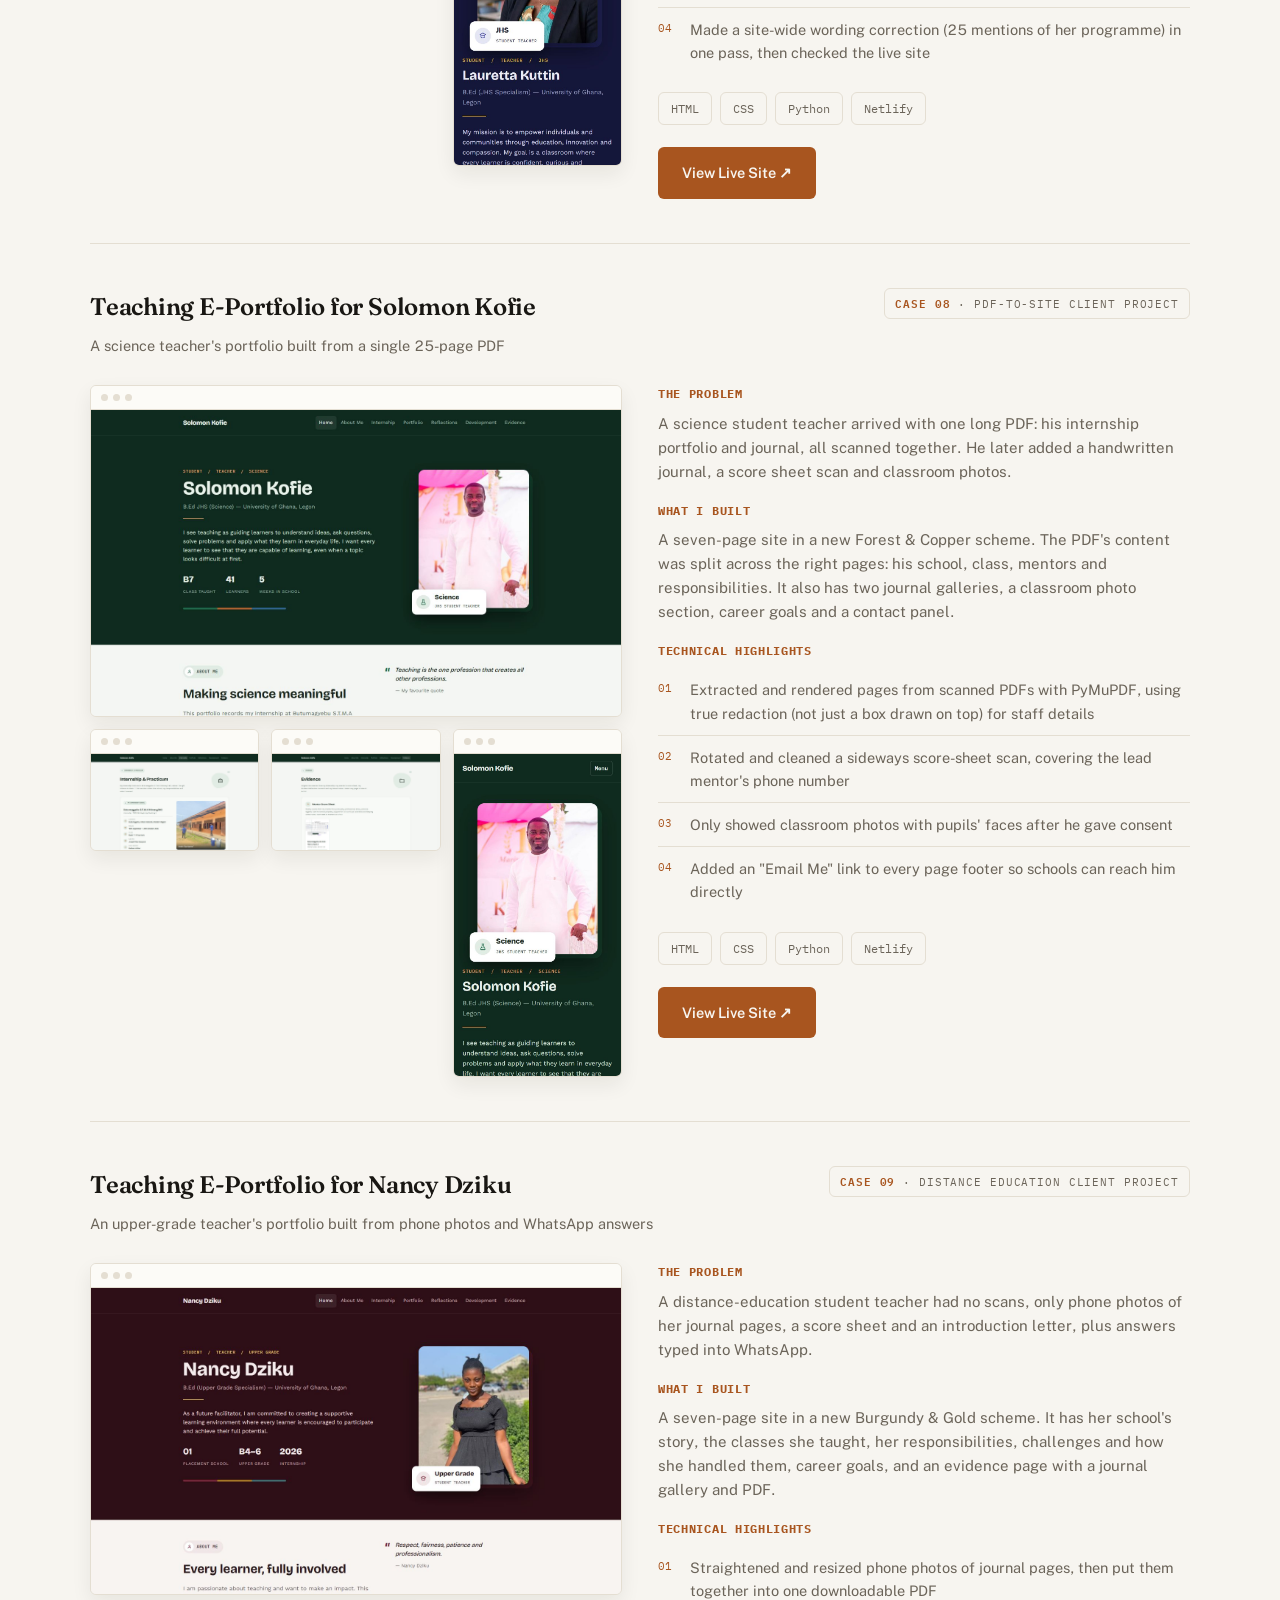
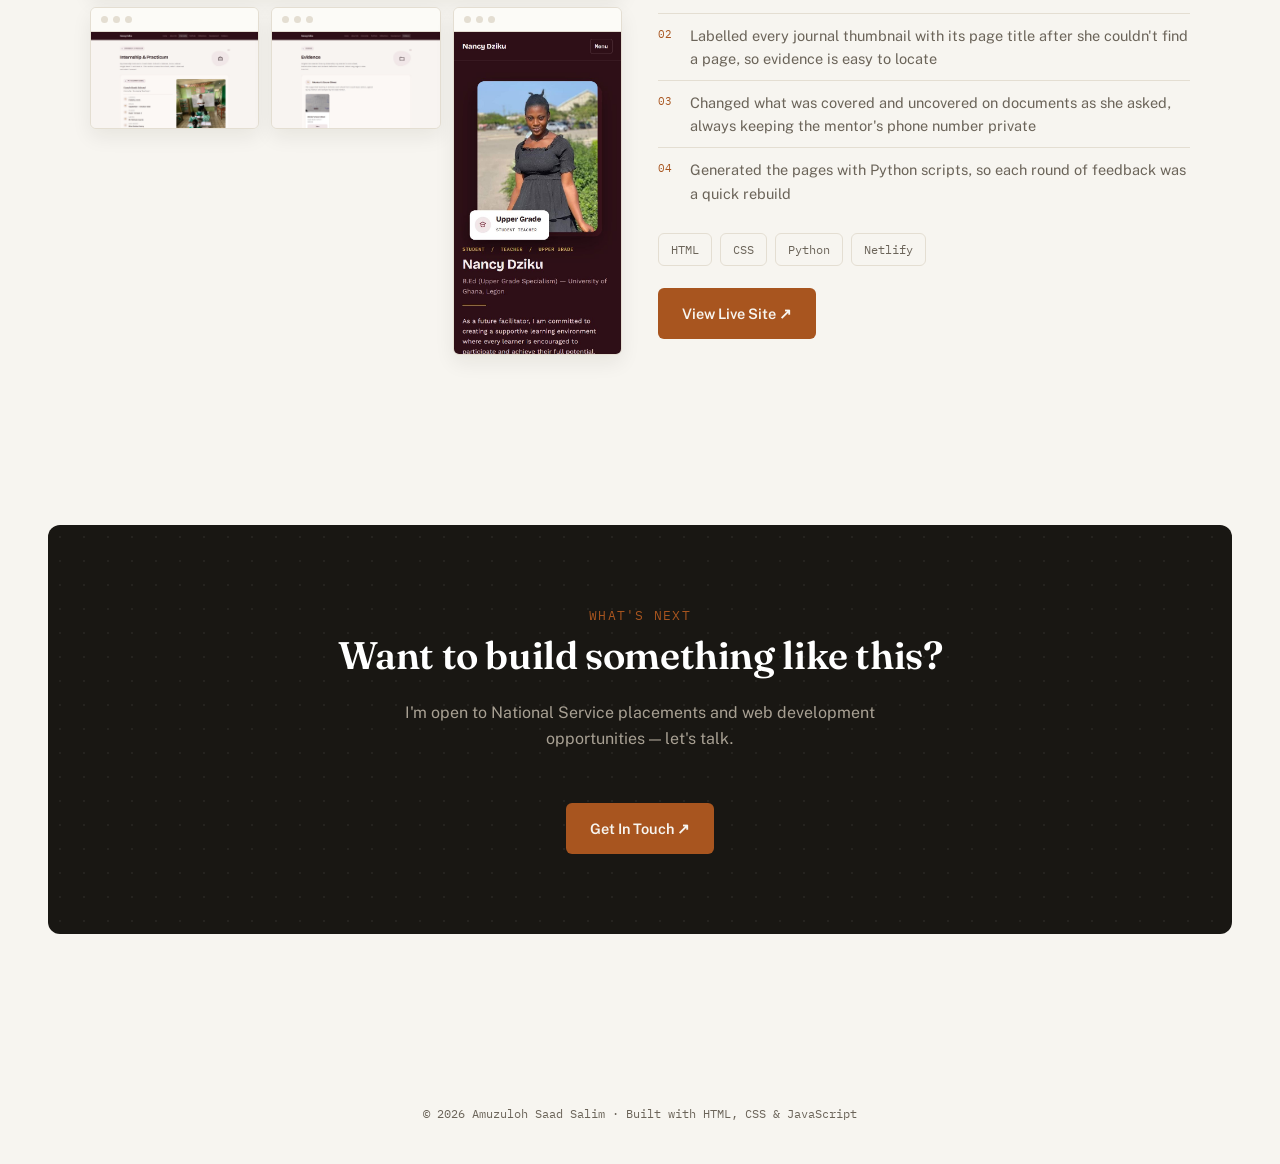
==== commit 8675d603: "Add Lauretta, Solomon and Nancy's e-portfolios as Cases 07-09 Co-Authored-By: Claude Opus 5.5 <norep" ====
--- a/projects.html
+++ b/projects.html
@@ -412,6 +412,192 @@
         </div>
       </div>
 
+      <!-- Project 7 -->
+      <div class="project reveal" id="multi-placement-portfolio">
+        <div class="project-head">
+          <div>
+            <h3>Teaching E-Portfolio for Lauretta Kuttin</h3>
+            <p class="project-sub">A portfolio covering three placements at one school, built up batch by batch</p>
+          </div>
+          <span class="case-tag"><b>Case 07</b> · Three-Placement Client Project</span>
+        </div>
+
+        <div class="project-layout">
+          <div>
+            <div class="shot-gallery">
+              <div class="frame shot-main spotlight">
+                <div class="frame-bar"><span></span><span></span><span></span></div>
+                <img src="assets/lauretta_home.jpg" alt="Lauretta Kuttin e-portfolio homepage" loading="lazy">
+              </div>
+              <div class="shot-grid">
+                <div class="frame">
+                  <div class="frame-bar"><span></span><span></span><span></span></div>
+                  <img src="assets/lauretta_internship.jpg" alt="Internship page with her placement school" loading="lazy">
+                </div>
+                <div class="frame">
+                  <div class="frame-bar"><span></span><span></span><span></span></div>
+                  <img src="assets/lauretta_evidence.jpg" alt="Evidence page with mentor score sheets" loading="lazy">
+                </div>
+                <div class="frame">
+                  <div class="frame-bar"><span></span><span></span><span></span></div>
+                  <img src="assets/lauretta_mobile.jpg" alt="The e-portfolio homepage on a phone" loading="lazy">
+                </div>
+              </div>
+            </div>
+          </div>
+
+          <div>
+            <div class="project-block">
+              <h4>The Problem</h4>
+              <p>A JHS specialism student teacher needed one site covering three placements across two years. Her material came in several batches: three reflective journals (one as a Word file), a score sheet, a classroom video and answers sent over WhatsApp. She also asked for corrections along the way.</p>
+            </div>
+            <div class="project-block">
+              <h4>What I Built</h4>
+              <p>A seven-page site in a new Indigo &amp; Marigold scheme. Each journal has its own page gallery and downloadable PDF. There is a placements timeline, the school's history, and her philosophy, goals and areas for improvement in her own words.</p>
+            </div>
+            <div class="project-block">
+              <h4>Technical Highlights</h4>
+              <ul class="findings">
+                <li>Converted a Word journal to PDF, dropped its blank page, and rendered every page into a gallery with thumbnails</li>
+                <li>Covered a mentor's phone number and learners' names on scanned pages before publishing them</li>
+                <li>Cut a short break-time clip from her classroom video, trimmed so no pupil's face is shown</li>
+                <li>Made a site-wide wording correction (25 mentions of her programme) in one pass, then checked the live site</li>
+              </ul>
+            </div>
+            <div class="chip-row">
+              <span class="chip">HTML</span><span class="chip">CSS</span><span class="chip">Python</span><span class="chip">Netlify</span>
+            </div>
+            <div class="project-links">
+              <a href="https://lauretta-portfolio.netlify.app" target="_blank" rel="noopener" class="btn btn-primary">View Live Site ↗</a>
+            </div>
+          </div>
+        </div>
+      </div>
+
+      <!-- Project 8 -->
+      <div class="project reveal" id="pdf-portfolio">
+        <div class="project-head">
+          <div>
+            <h3>Teaching E-Portfolio for Solomon Kofie</h3>
+            <p class="project-sub">A science teacher's portfolio built from a single 25-page PDF</p>
+          </div>
+          <span class="case-tag"><b>Case 08</b> · PDF-to-Site Client Project</span>
+        </div>
+
+        <div class="project-layout">
+          <div>
+            <div class="shot-gallery">
+              <div class="frame shot-main spotlight">
+                <div class="frame-bar"><span></span><span></span><span></span></div>
+                <img src="assets/solomon_home.jpg" alt="Solomon Kofie e-portfolio homepage" loading="lazy">
+              </div>
+              <div class="shot-grid">
+                <div class="frame">
+                  <div class="frame-bar"><span></span><span></span><span></span></div>
+                  <img src="assets/solomon_internship.jpg" alt="Internship page with the school photo and details" loading="lazy">
+                </div>
+                <div class="frame">
+                  <div class="frame-bar"><span></span><span></span><span></span></div>
+                  <img src="assets/solomon_evidence.jpg" alt="Evidence page with the mentor score sheet" loading="lazy">
+                </div>
+                <div class="frame">
+                  <div class="frame-bar"><span></span><span></span><span></span></div>
+                  <img src="assets/solomon_mobile.jpg" alt="The e-portfolio homepage on a phone" loading="lazy">
+                </div>
+              </div>
+            </div>
+          </div>
+
+          <div>
+            <div class="project-block">
+              <h4>The Problem</h4>
+              <p>A science student teacher arrived with one long PDF: his internship portfolio and journal, all scanned together. He later added a handwritten journal, a score sheet scan and classroom photos.</p>
+            </div>
+            <div class="project-block">
+              <h4>What I Built</h4>
+              <p>A seven-page site in a new Forest &amp; Copper scheme. The PDF's content was split across the right pages: his school, class, mentors and responsibilities. It also has two journal galleries, a classroom photo section, career goals and a contact panel.</p>
+            </div>
+            <div class="project-block">
+              <h4>Technical Highlights</h4>
+              <ul class="findings">
+                <li>Extracted and rendered pages from scanned PDFs with PyMuPDF, using true redaction (not just a box drawn on top) for staff details</li>
+                <li>Rotated and cleaned a sideways score-sheet scan, covering the lead mentor's phone number</li>
+                <li>Only showed classroom photos with pupils' faces after he gave consent</li>
+                <li>Added an "Email Me" link to every page footer so schools can reach him directly</li>
+              </ul>
+            </div>
+            <div class="chip-row">
+              <span class="chip">HTML</span><span class="chip">CSS</span><span class="chip">Python</span><span class="chip">Netlify</span>
+            </div>
+            <div class="project-links">
+              <a href="https://solomon-kofie-portfolio.netlify.app" target="_blank" rel="noopener" class="btn btn-primary">View Live Site ↗</a>
+            </div>
+          </div>
+        </div>
+      </div>
+
+      <!-- Project 9 -->
+      <div class="project reveal" id="phone-photo-portfolio">
+        <div class="project-head">
+          <div>
+            <h3>Teaching E-Portfolio for Nancy Dziku</h3>
+            <p class="project-sub">An upper-grade teacher's portfolio built from phone photos and WhatsApp answers</p>
+          </div>
+          <span class="case-tag"><b>Case 09</b> · Distance Education Client Project</span>
+        </div>
+
+        <div class="project-layout">
+          <div>
+            <div class="shot-gallery">
+              <div class="frame shot-main spotlight">
+                <div class="frame-bar"><span></span><span></span><span></span></div>
+                <img src="assets/nancy_home.jpg" alt="Nancy Dziku e-portfolio homepage" loading="lazy">
+              </div>
+              <div class="shot-grid">
+                <div class="frame">
+                  <div class="frame-bar"><span></span><span></span><span></span></div>
+                  <img src="assets/nancy_internship.jpg" alt="Internship page with her classroom photo" loading="lazy">
+                </div>
+                <div class="frame">
+                  <div class="frame-bar"><span></span><span></span><span></span></div>
+                  <img src="assets/nancy_evidence.jpg" alt="Evidence page with the mentor score sheet" loading="lazy">
+                </div>
+                <div class="frame">
+                  <div class="frame-bar"><span></span><span></span><span></span></div>
+                  <img src="assets/nancy_mobile.jpg" alt="The e-portfolio homepage on a phone" loading="lazy">
+                </div>
+              </div>
+            </div>
+          </div>
+
+          <div>
+            <div class="project-block">
+              <h4>The Problem</h4>
+              <p>A distance-education student teacher had no scans, only phone photos of her journal pages, a score sheet and an introduction letter, plus answers typed into WhatsApp.</p>
+            </div>
+            <div class="project-block">
+              <h4>What I Built</h4>
+              <p>A seven-page site in a new Burgundy &amp; Gold scheme. It has her school's story, the classes she taught, her responsibilities, challenges and how she handled them, career goals, and an evidence page with a journal gallery and PDF.</p>
+            </div>
+            <div class="project-block">
+              <h4>Technical Highlights</h4>
+              <ul class="findings">
+                <li>Straightened and resized phone photos of journal pages, then put them together into one downloadable PDF</li>
+                <li>Labelled every journal thumbnail with its page title after she couldn't find a page, so evidence is easy to locate</li>
+                <li>Changed what was covered and uncovered on documents as she asked, always keeping the mentor's phone number private</li>
+                <li>Generated the pages with Python scripts, so each round of feedback was a quick rebuild</li>
+              </ul>
+            </div>
+            <div class="chip-row">
+              <span class="chip">HTML</span><span class="chip">CSS</span><span class="chip">Python</span><span class="chip">Netlify</span>
+            </div>
+            <div class="project-links">
+              <a href="https://nancy-dziku-portfolio.netlify.app" target="_blank" rel="noopener" class="btn btn-primary">View Live Site ↗</a>
+            </div>
+          </div>
+        </div>
+      </div>
+
     </div>
   </section>
 
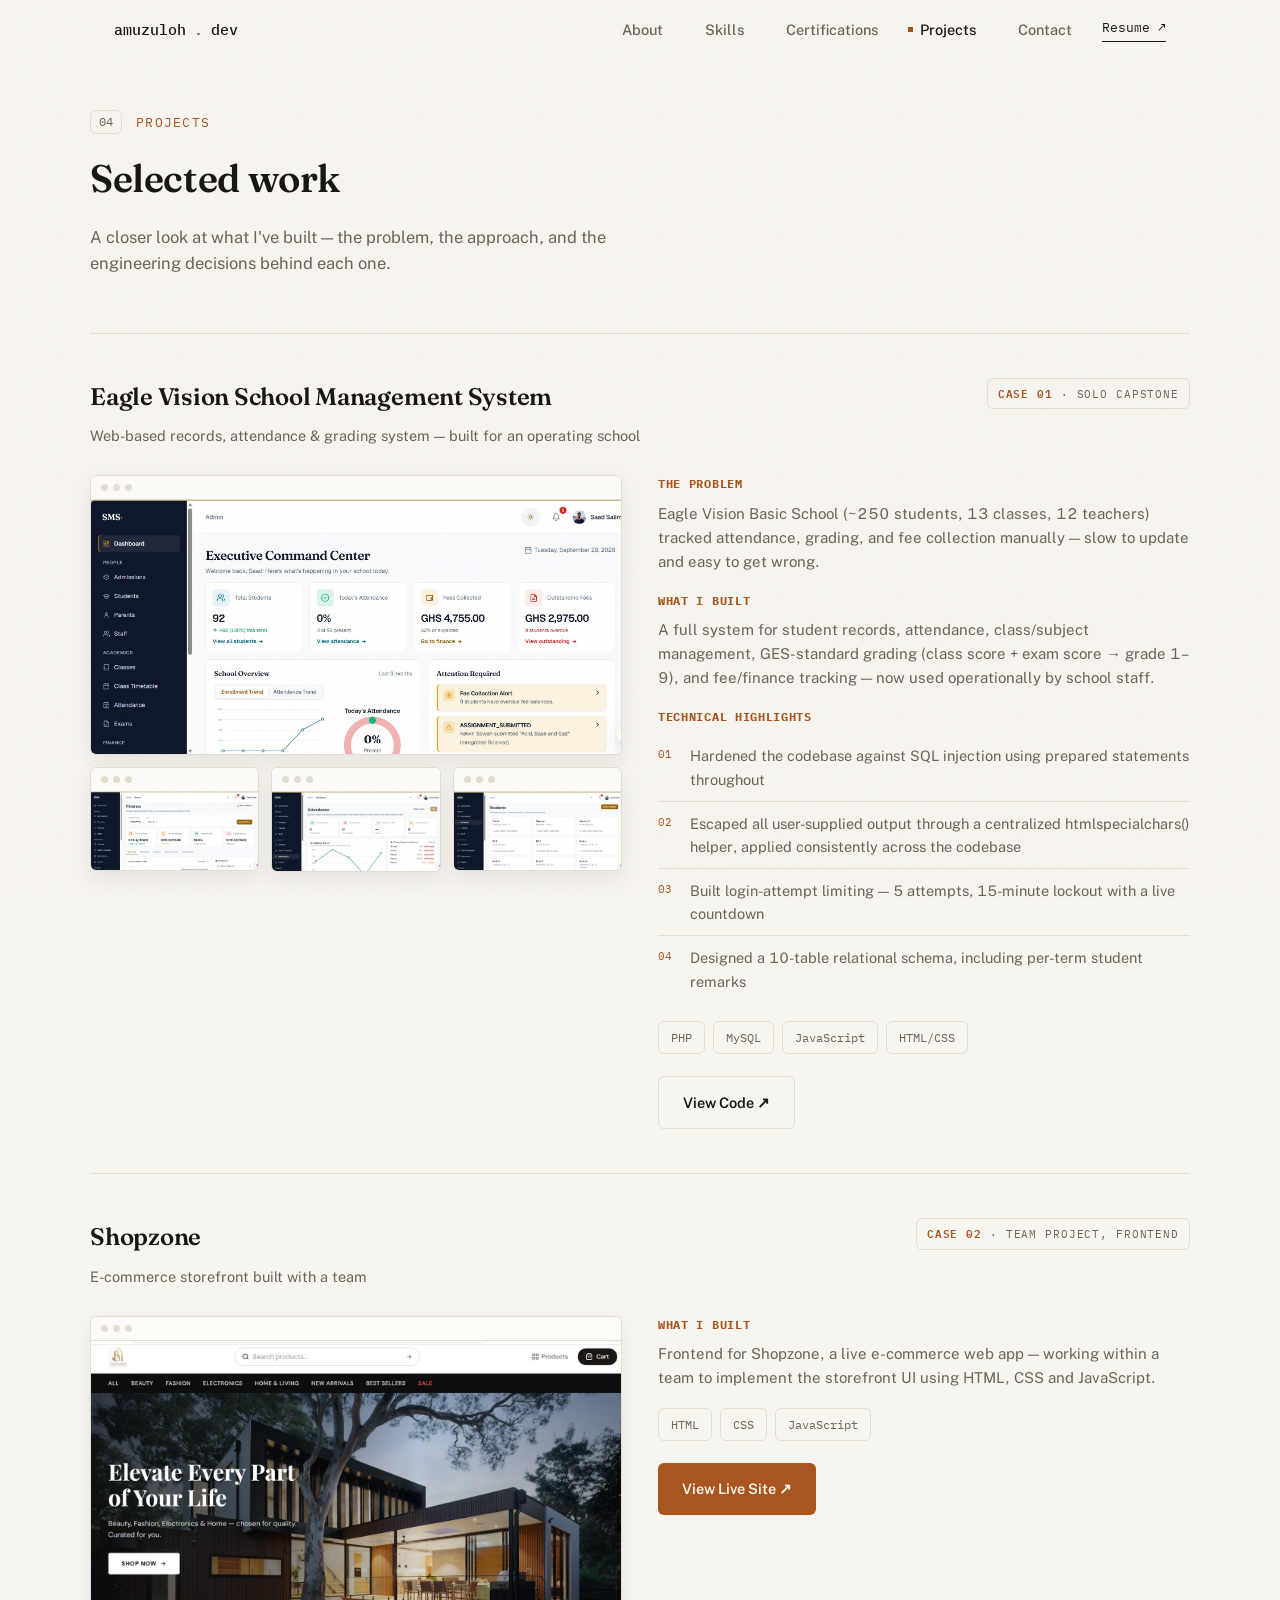
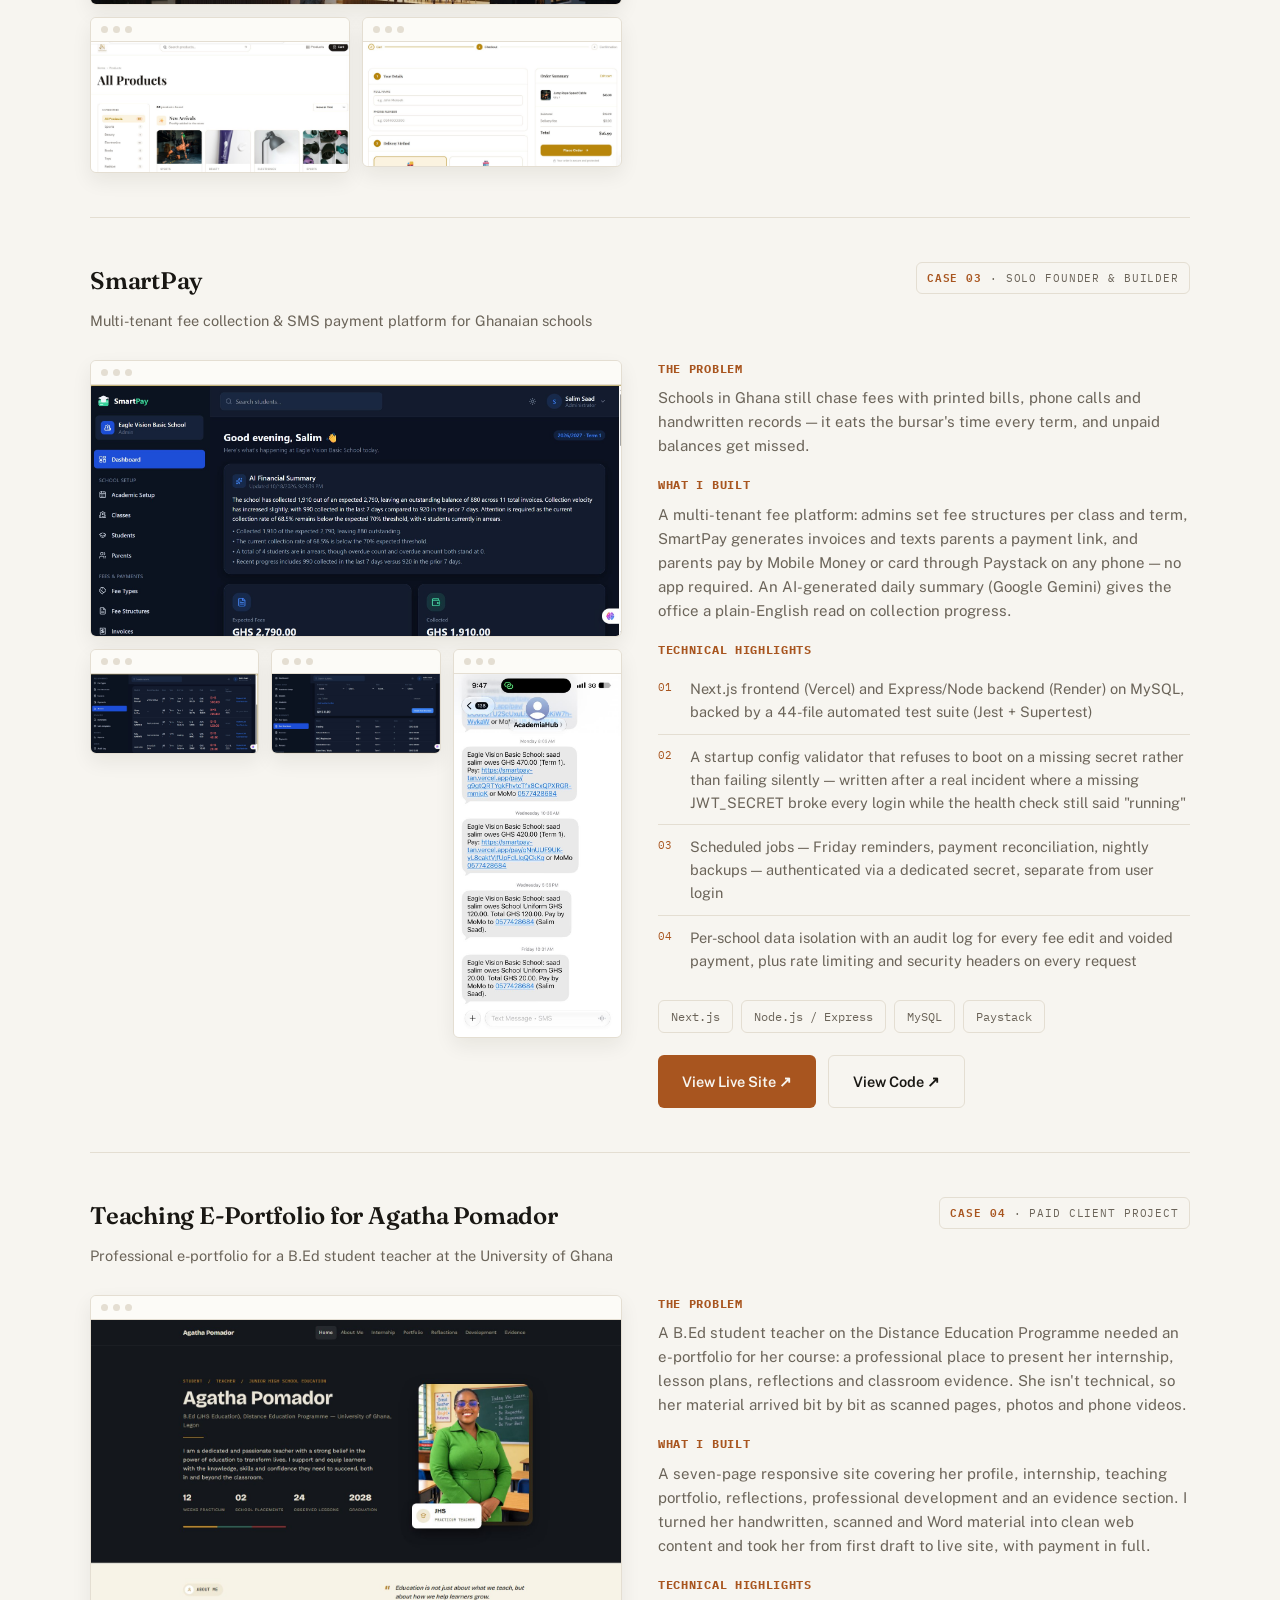
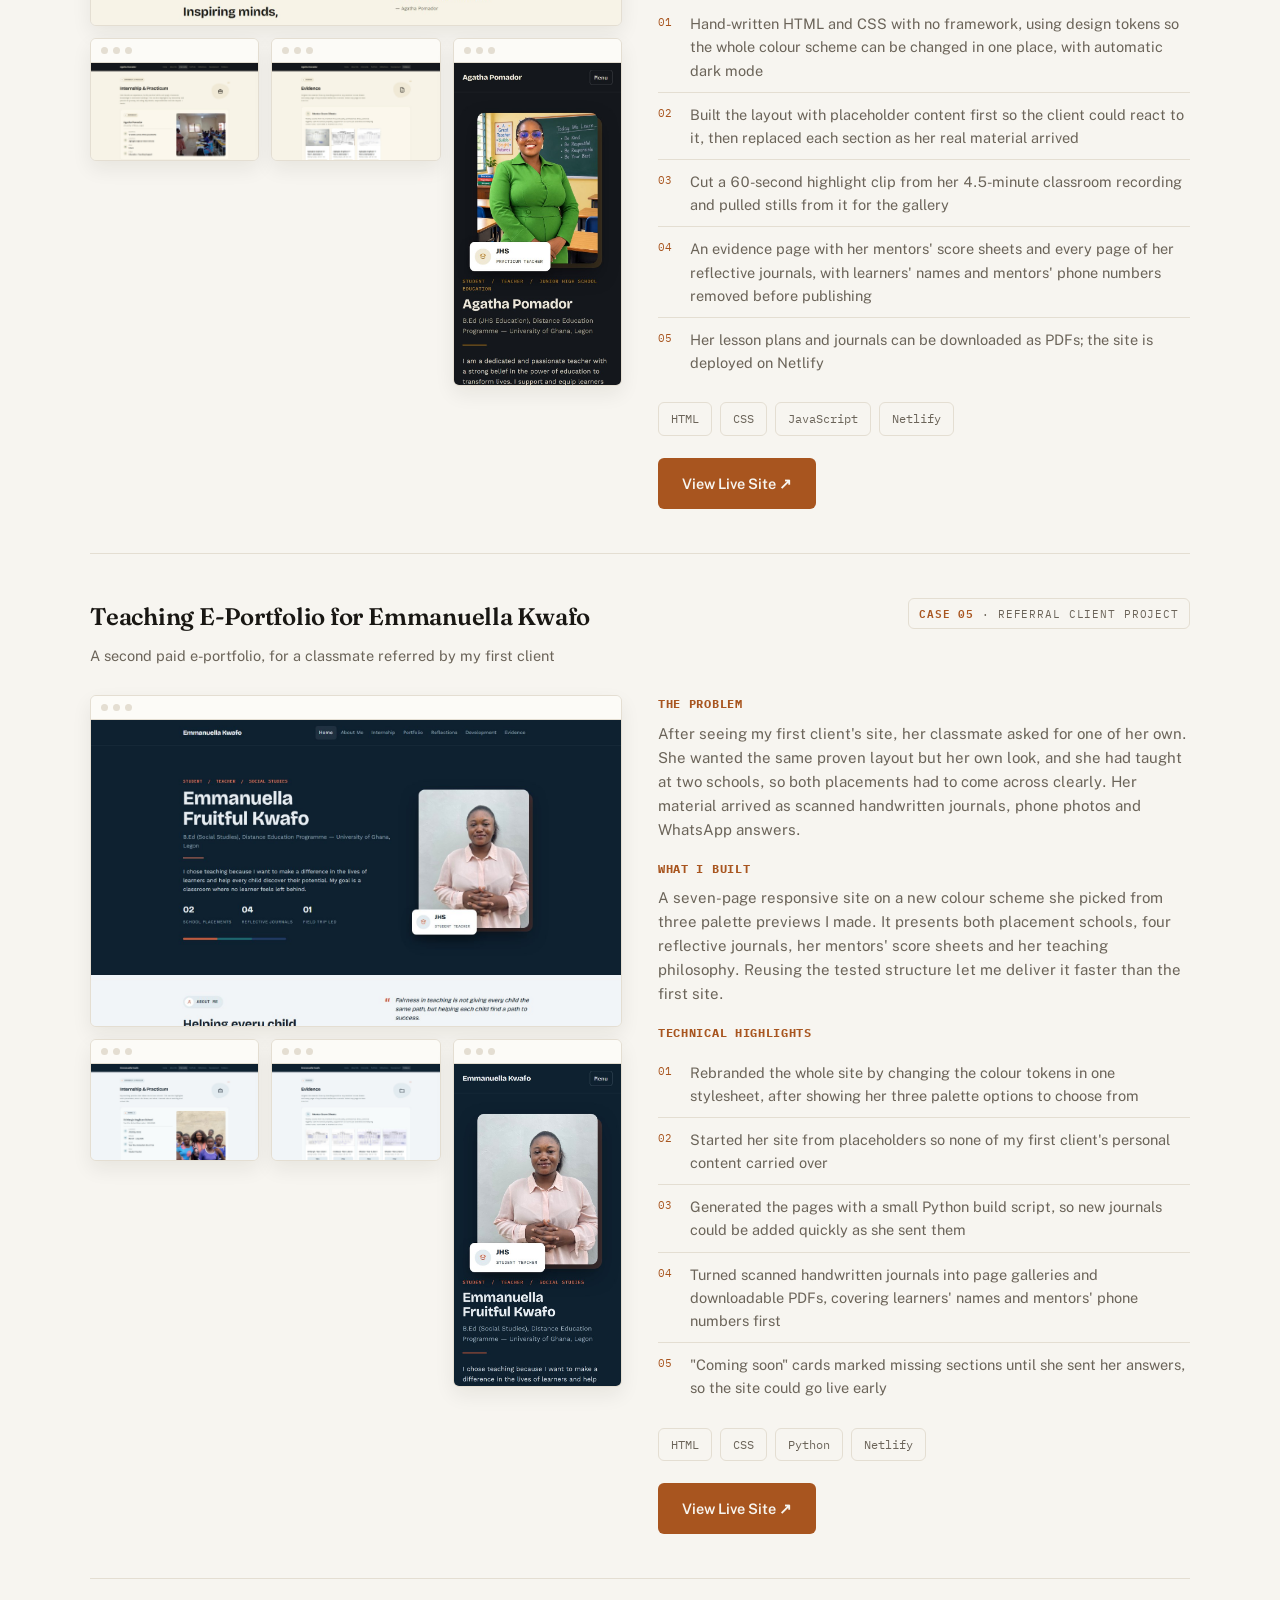
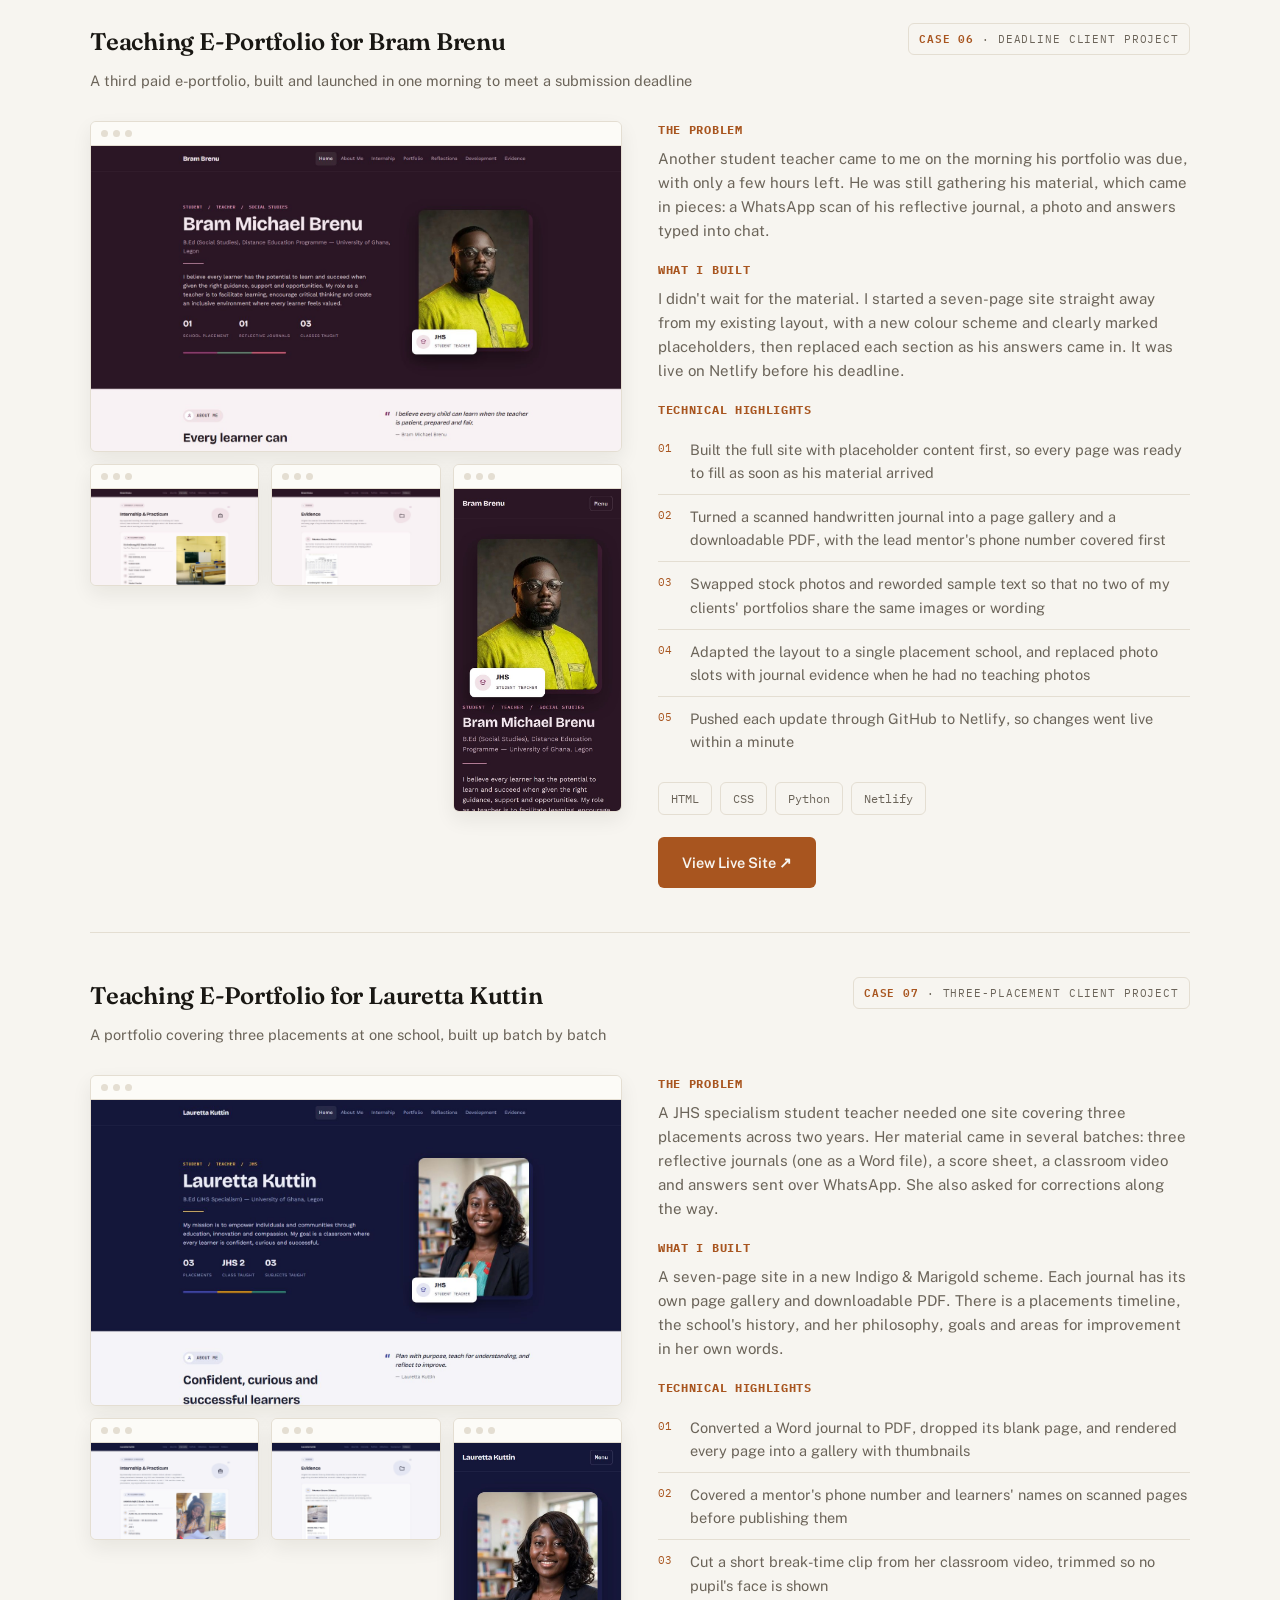
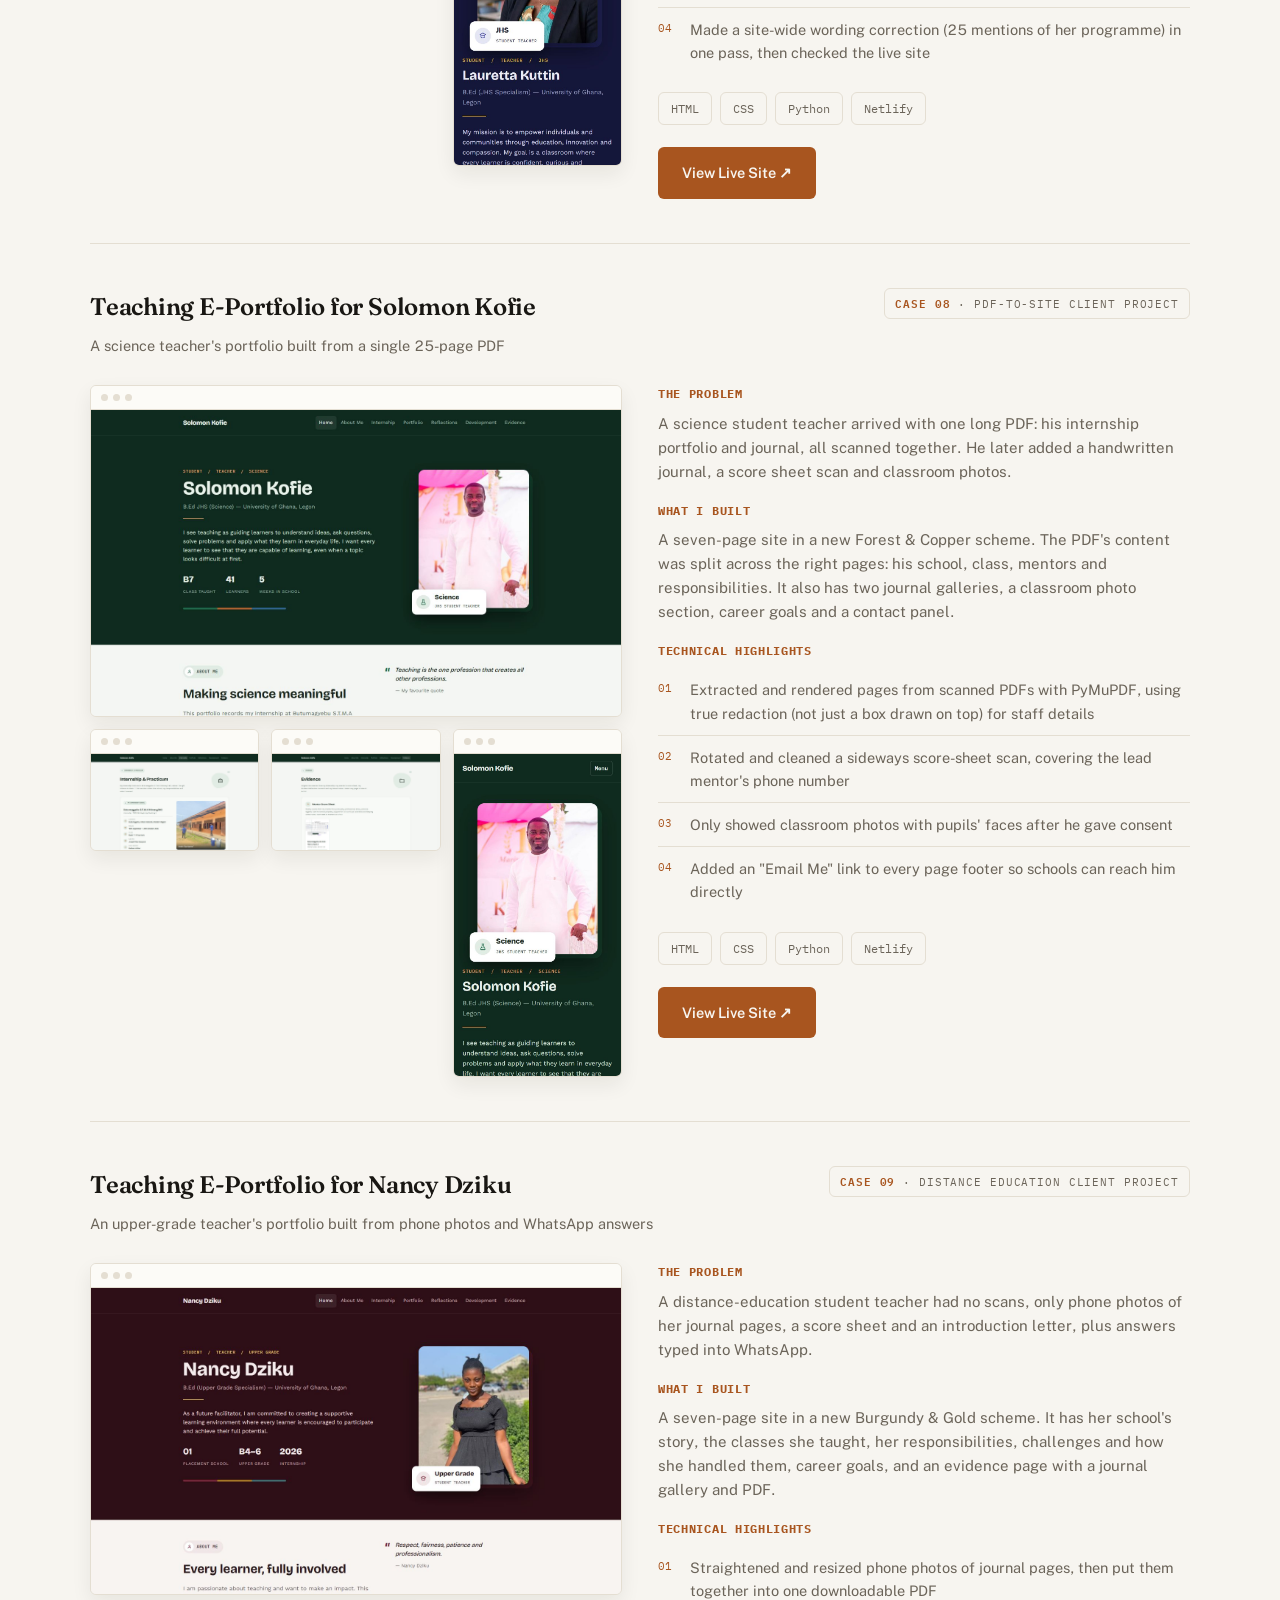
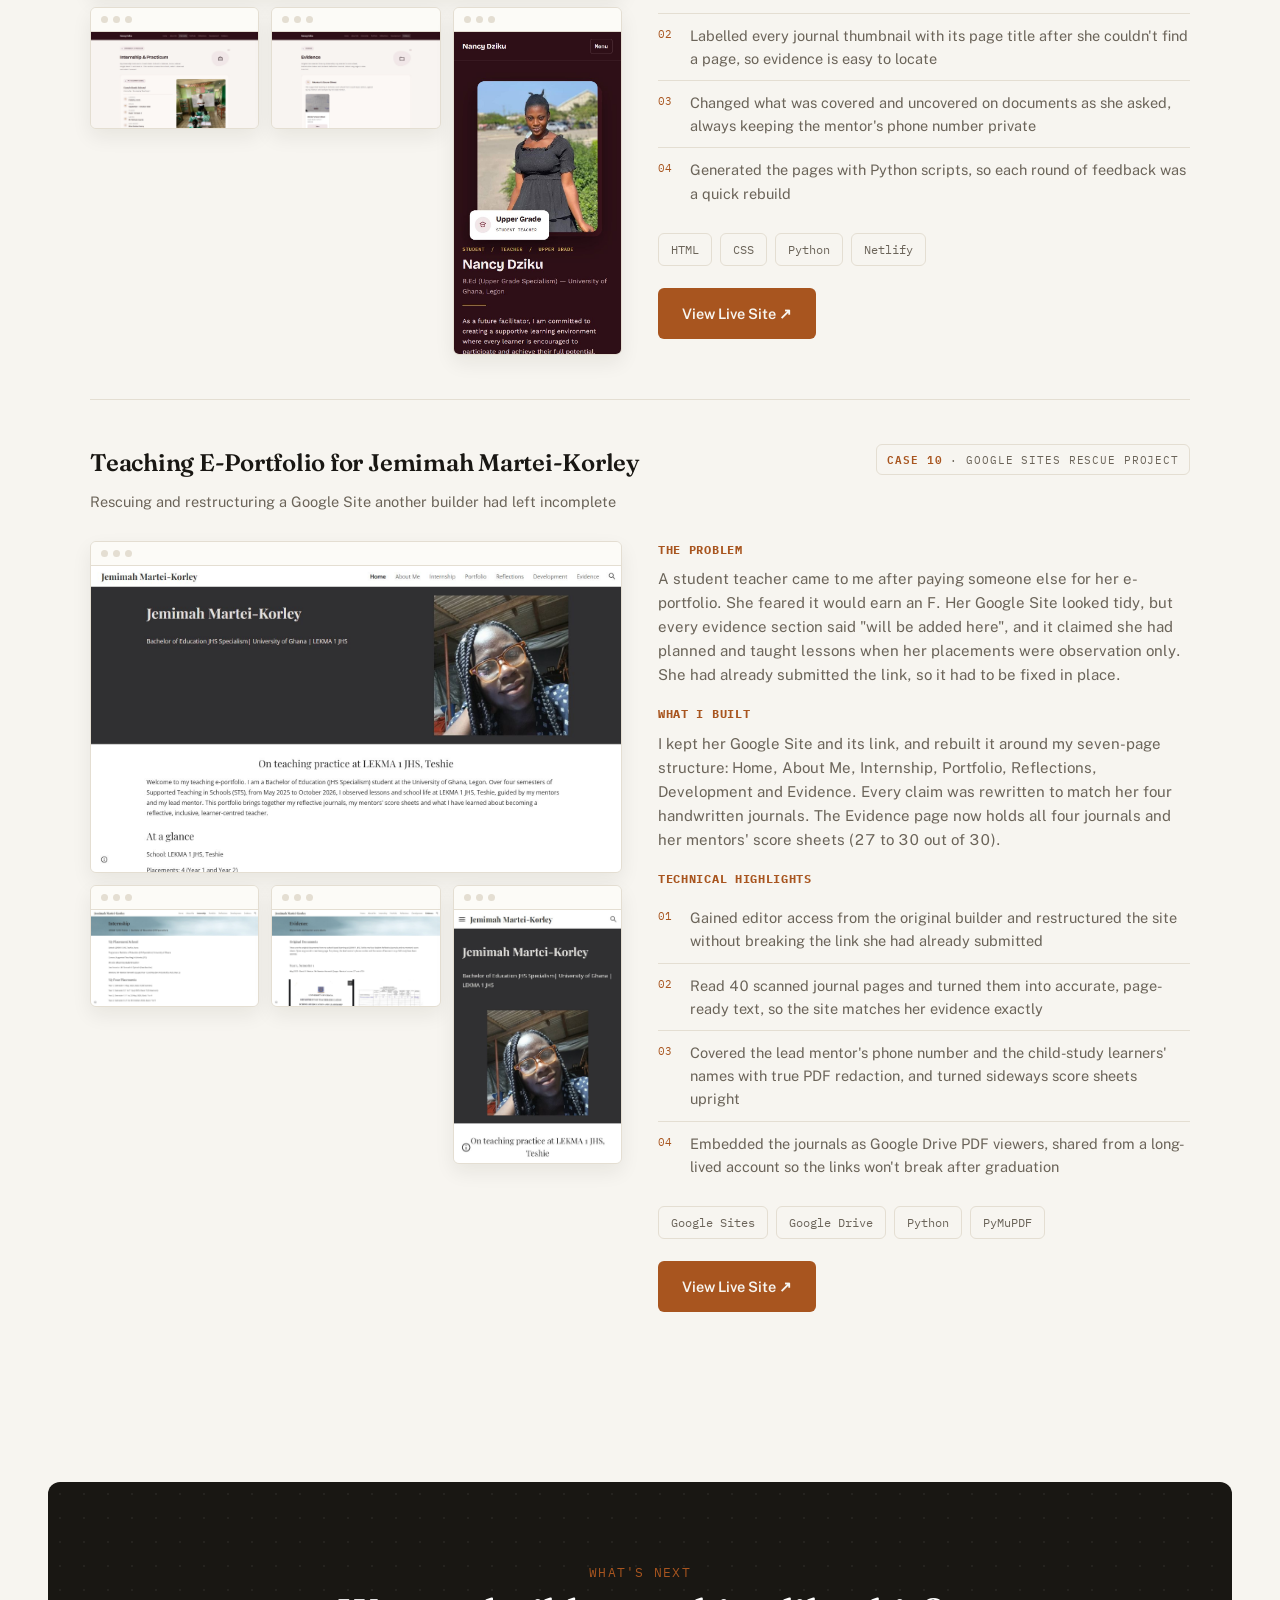
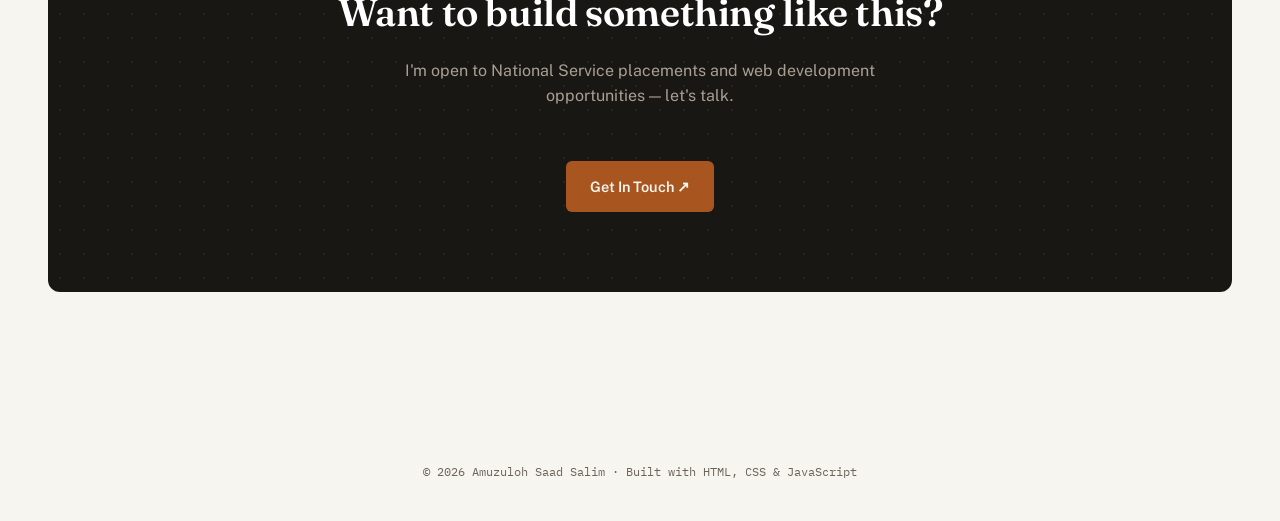
==== commit 2399b698: "Add Jemimah Martei-Korley's Google Sites rescue as Case 10 Co-Authored-By: Claude Opus 5.5 <noreply@" ====
--- a/projects.html
+++ b/projects.html
@@ -598,6 +598,68 @@
         </div>
       </div>
 
+      <!-- Project 10 -->
+      <div class="project reveal" id="google-site-rescue">
+        <div class="project-head">
+          <div>
+            <h3>Teaching E-Portfolio for Jemimah Martei-Korley</h3>
+            <p class="project-sub">Rescuing and restructuring a Google Site another builder had left incomplete</p>
+          </div>
+          <span class="case-tag"><b>Case 10</b> · Google Sites Rescue Project</span>
+        </div>
+
+        <div class="project-layout">
+          <div>
+            <div class="shot-gallery">
+              <div class="frame shot-main spotlight">
+                <div class="frame-bar"><span></span><span></span><span></span></div>
+                <img src="assets/jemimah_home.jpg" alt="Jemimah Martei-Korley e-portfolio homepage" loading="lazy">
+              </div>
+              <div class="shot-grid">
+                <div class="frame">
+                  <div class="frame-bar"><span></span><span></span><span></span></div>
+                  <img src="assets/jemimah_internship.jpg" alt="Internship page with her placements and mentors" loading="lazy">
+                </div>
+                <div class="frame">
+                  <div class="frame-bar"><span></span><span></span><span></span></div>
+                  <img src="assets/jemimah_evidence.jpg" alt="Evidence page with a journal viewer and score sheet" loading="lazy">
+                </div>
+                <div class="frame">
+                  <div class="frame-bar"><span></span><span></span><span></span></div>
+                  <img src="assets/jemimah_mobile.jpg" alt="The e-portfolio homepage on a phone" loading="lazy">
+                </div>
+              </div>
+            </div>
+          </div>
+
+          <div>
+            <div class="project-block">
+              <h4>The Problem</h4>
+              <p>A student teacher came to me after paying someone else for her e-portfolio. She feared it would earn an F. Her Google Site looked tidy, but every evidence section said "will be added here", and it claimed she had planned and taught lessons when her placements were observation only. She had already submitted the link, so it had to be fixed in place.</p>
+            </div>
+            <div class="project-block">
+              <h4>What I Built</h4>
+              <p>I kept her Google Site and its link, and rebuilt it around my seven-page structure: Home, About Me, Internship, Portfolio, Reflections, Development and Evidence. Every claim was rewritten to match her four handwritten journals. The Evidence page now holds all four journals and her mentors' score sheets (27 to 30 out of 30).</p>
+            </div>
+            <div class="project-block">
+              <h4>Technical Highlights</h4>
+              <ul class="findings">
+                <li>Gained editor access from the original builder and restructured the site without breaking the link she had already submitted</li>
+                <li>Read 40 scanned journal pages and turned them into accurate, page-ready text, so the site matches her evidence exactly</li>
+                <li>Covered the lead mentor's phone number and the child-study learners' names with true PDF redaction, and turned sideways score sheets upright</li>
+                <li>Embedded the journals as Google Drive PDF viewers, shared from a long-lived account so the links won't break after graduation</li>
+              </ul>
+            </div>
+            <div class="chip-row">
+              <span class="chip">Google Sites</span><span class="chip">Google Drive</span><span class="chip">Python</span><span class="chip">PyMuPDF</span>
+            </div>
+            <div class="project-links">
+              <a href="https://sites.google.com/view/jemimahmartei-korley/home" target="_blank" rel="noopener" class="btn btn-primary">View Live Site ↗</a>
+            </div>
+          </div>
+        </div>
+      </div>
+
     </div>
   </section>
 
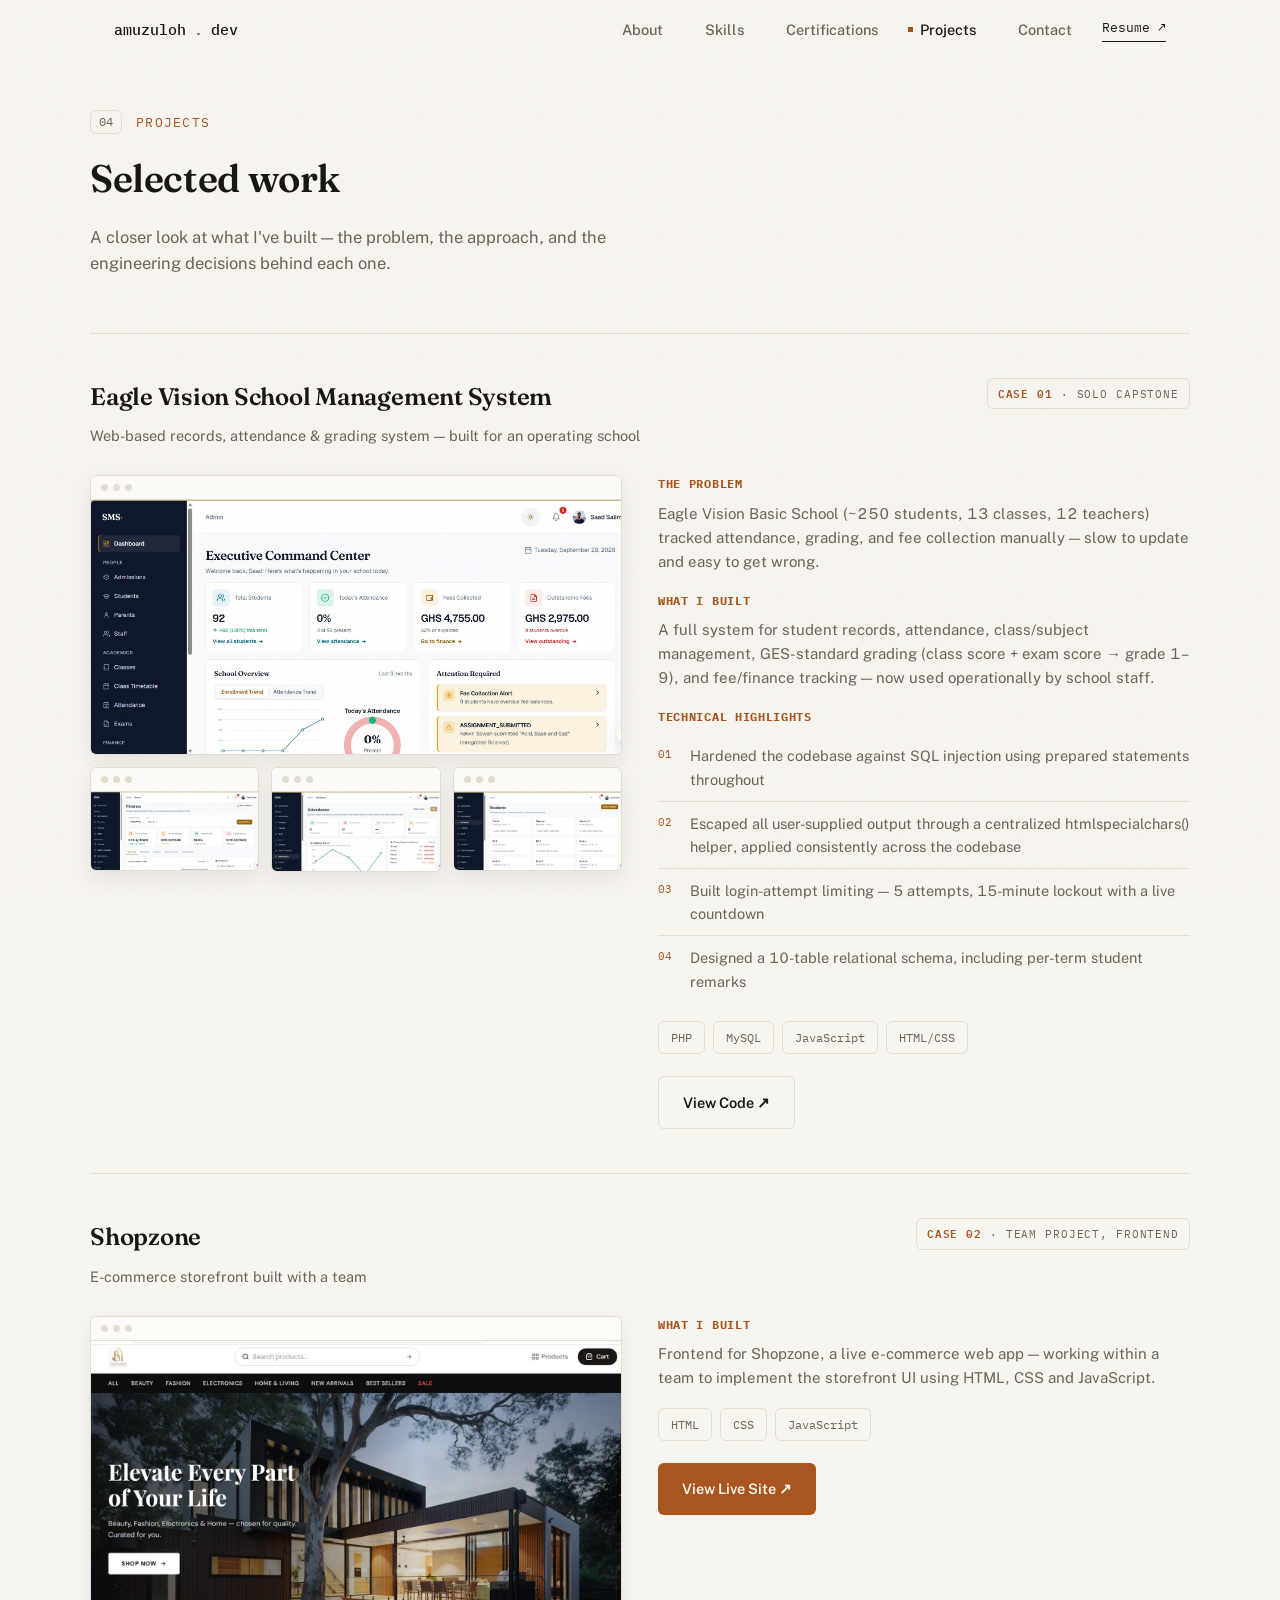
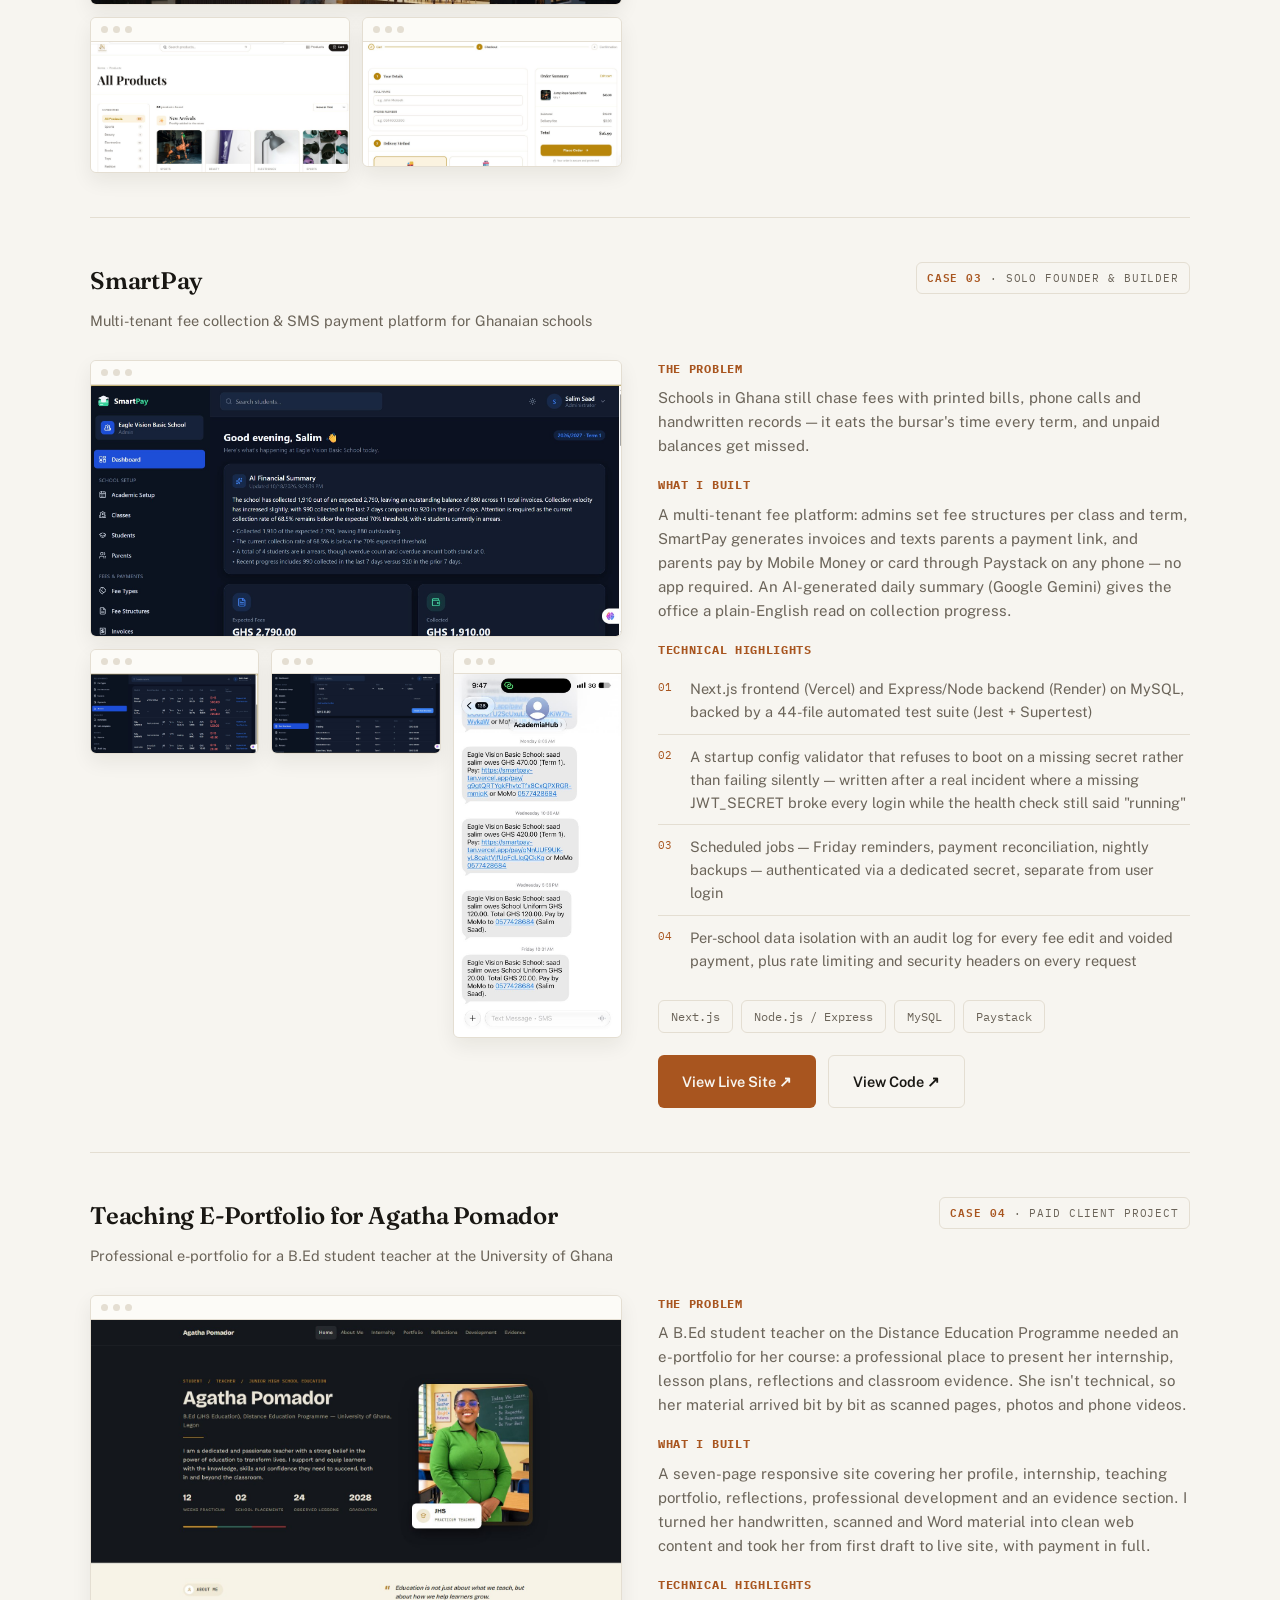
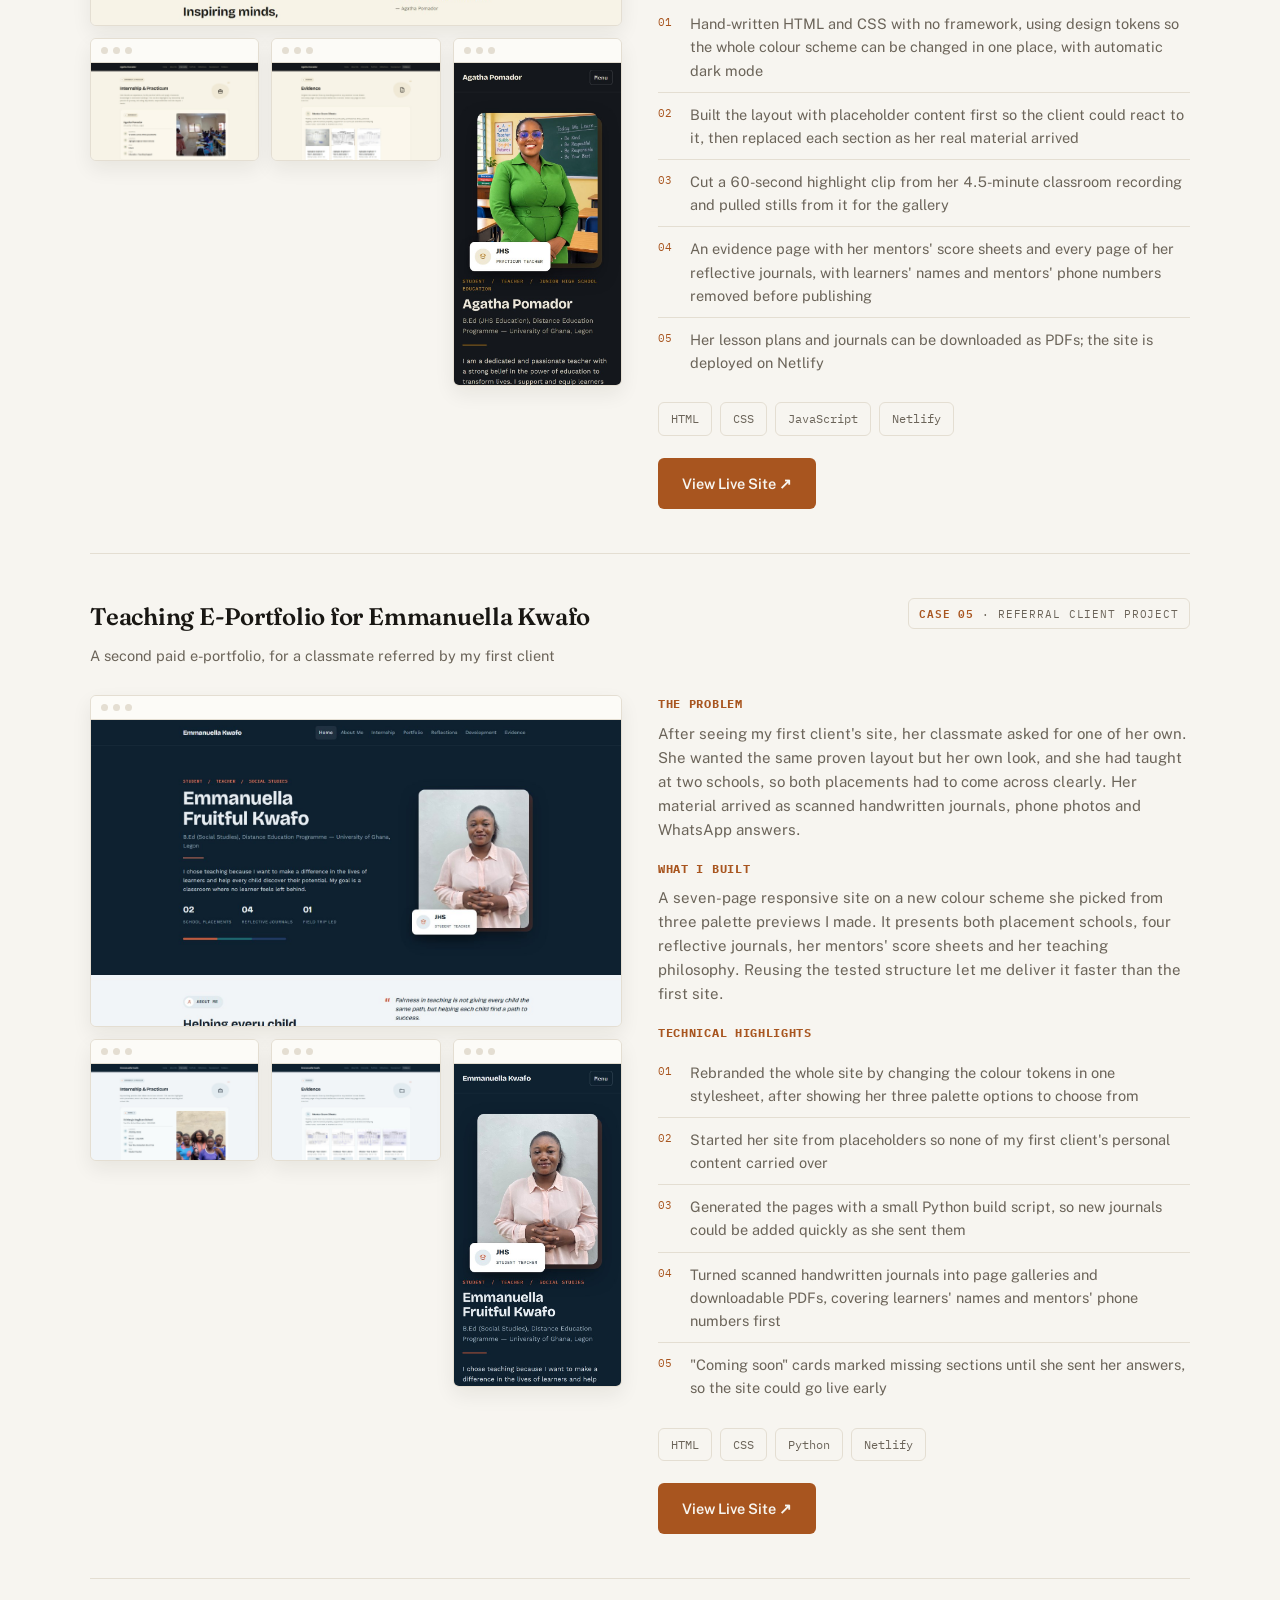
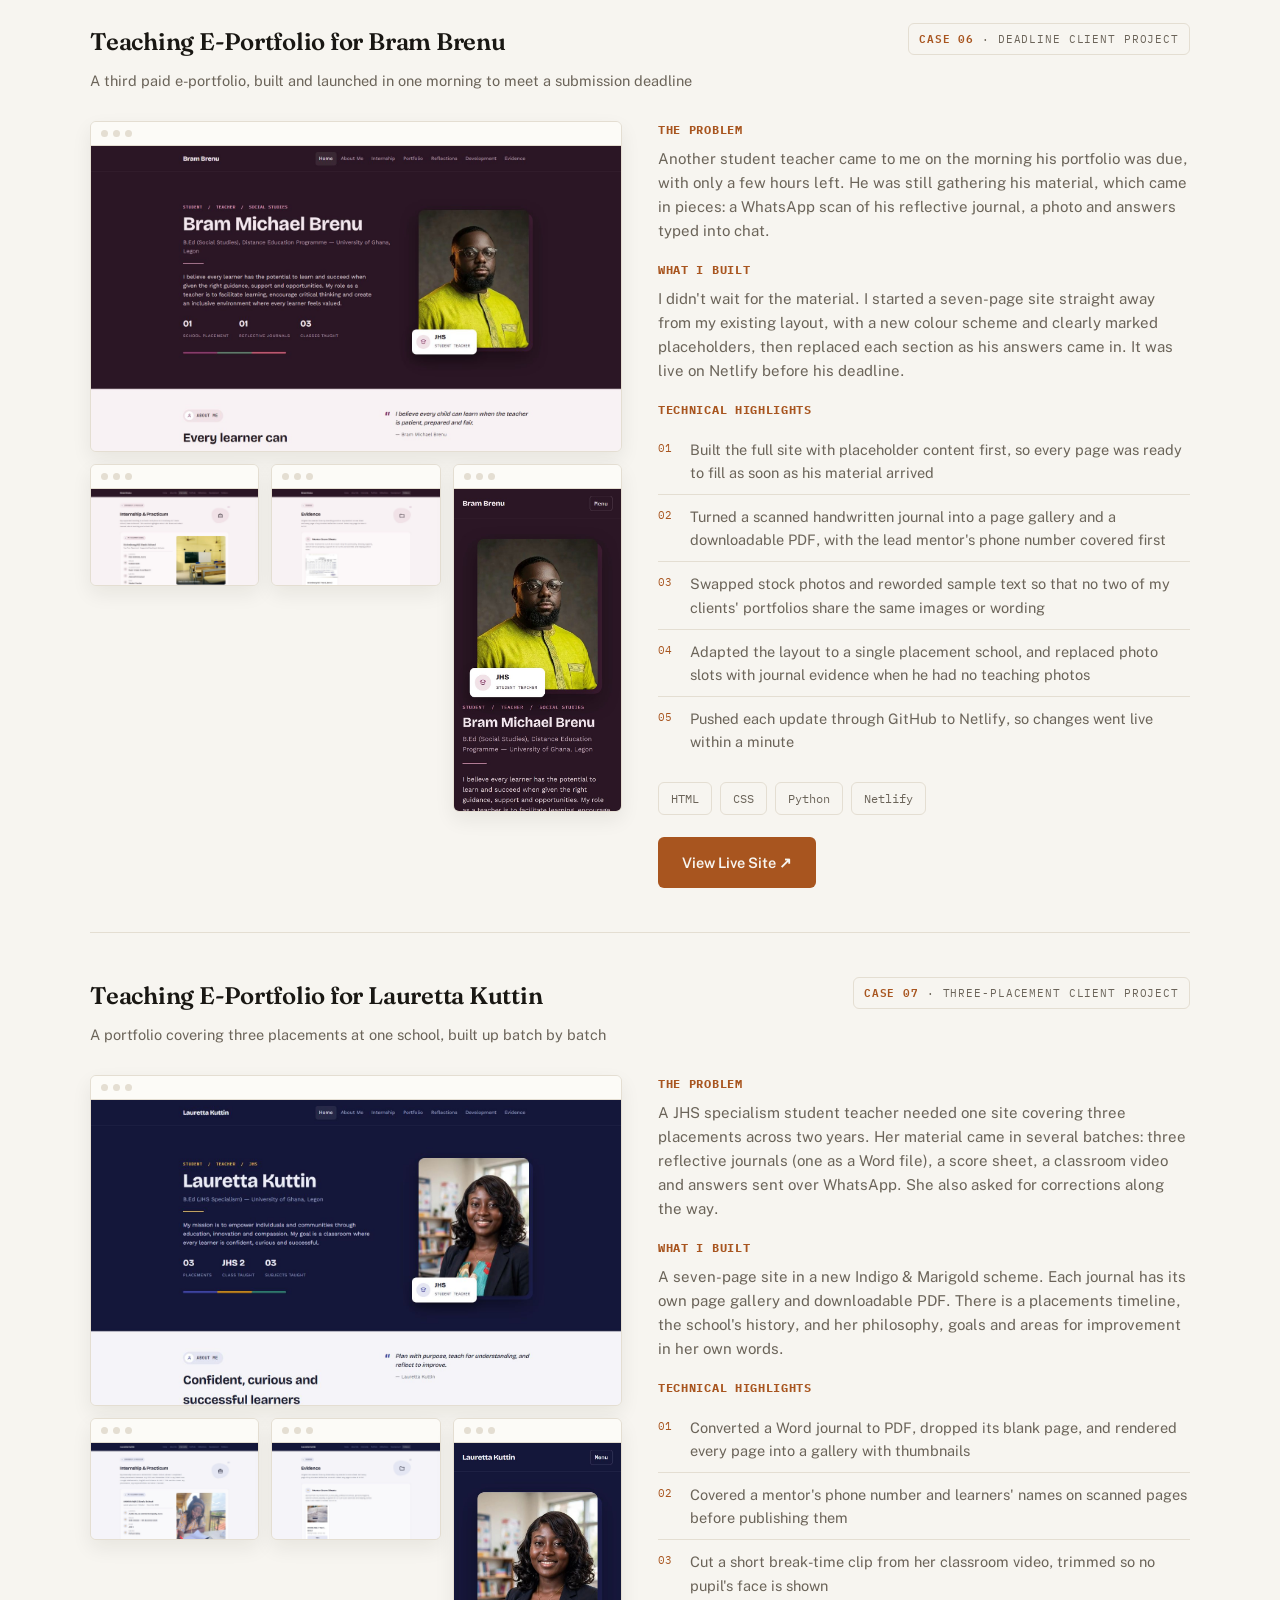
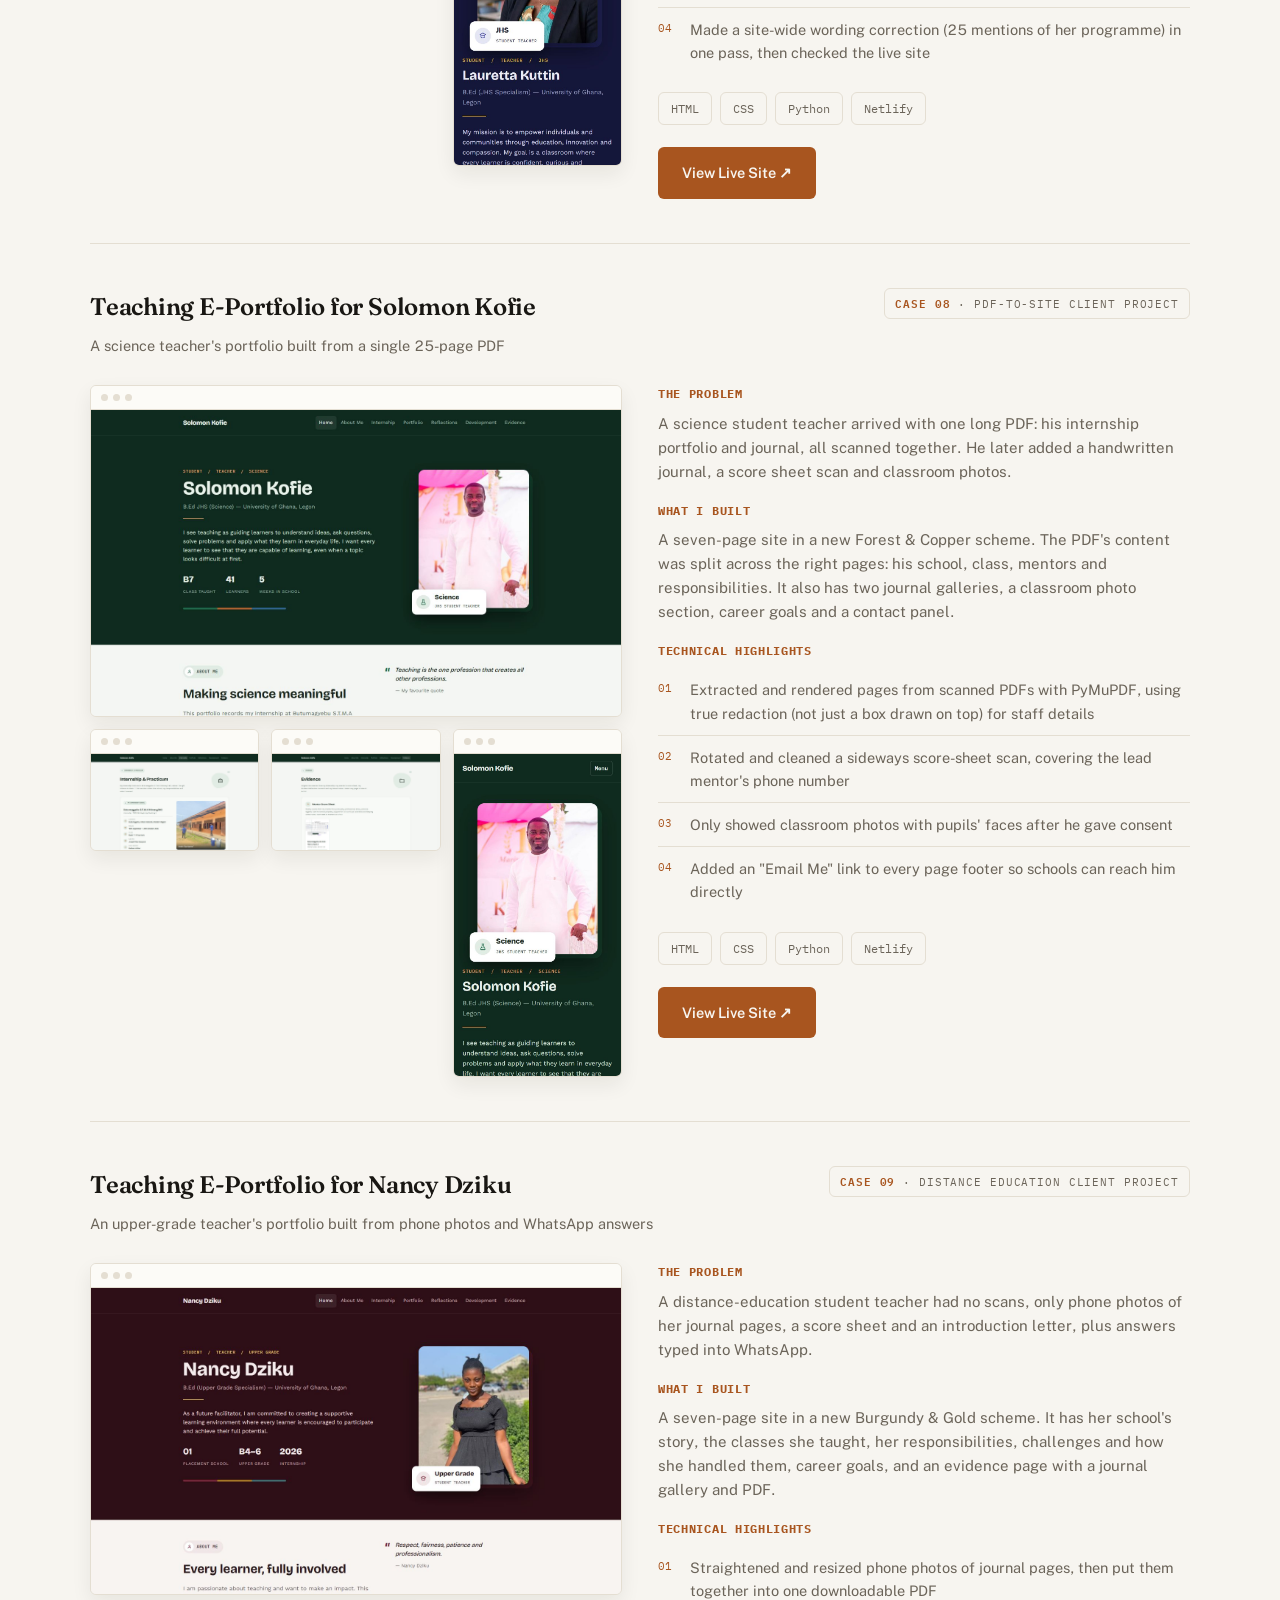
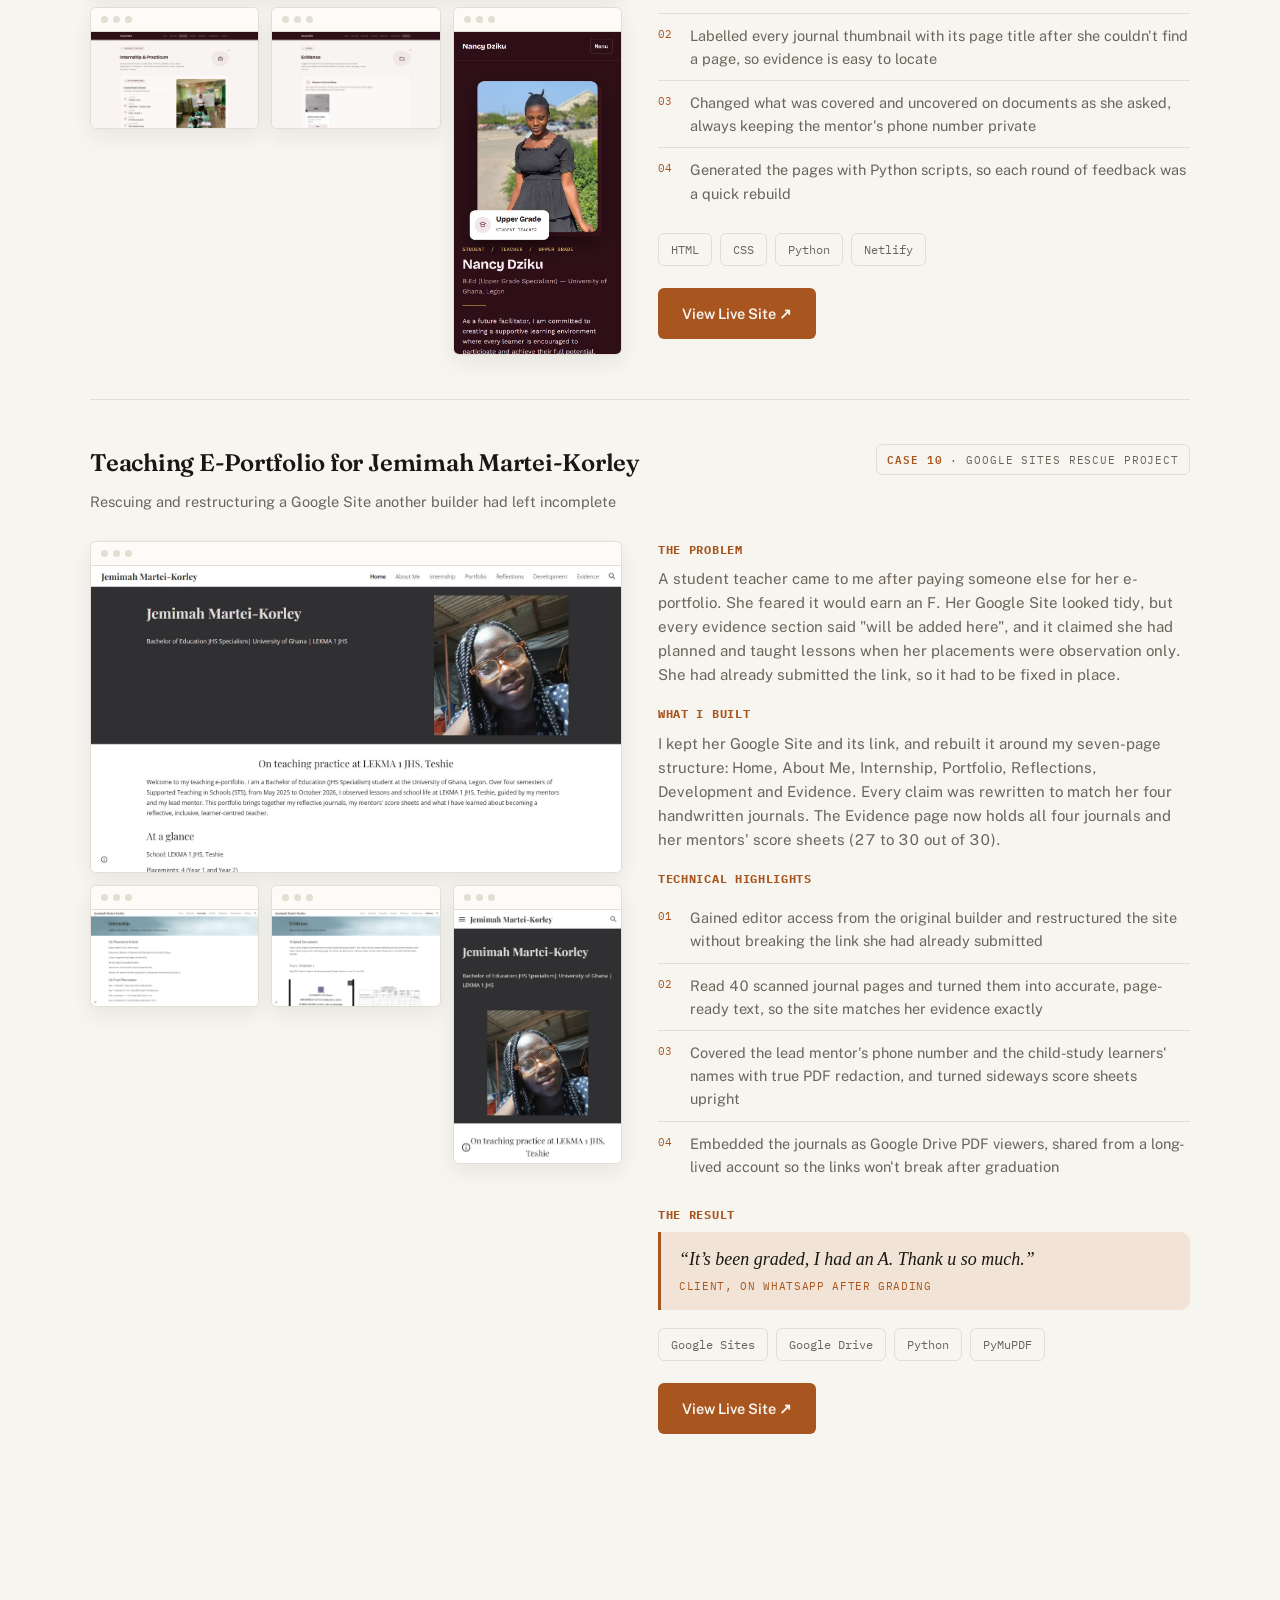
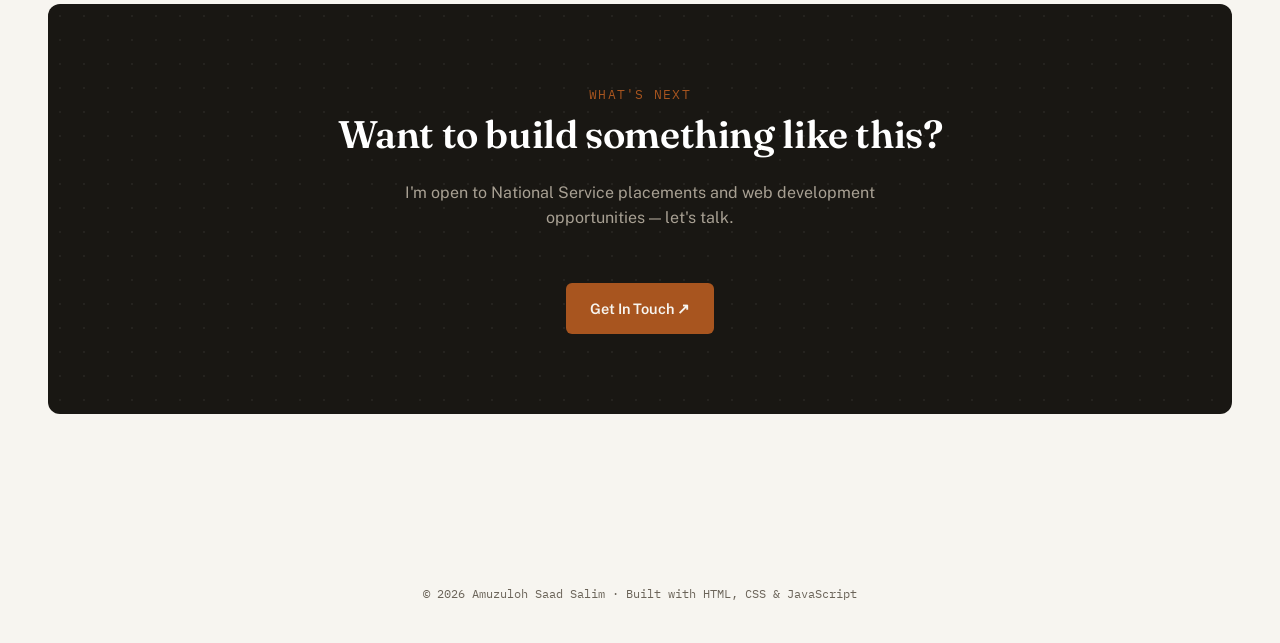
==== commit db4acfbe: "Add client feedback quote to Case 10 Co-Authored-By: Claude Opus 5.5 <noreply@anthropic.com>" ====
--- a/projects.html
+++ b/projects.html
@@ -650,6 +650,13 @@
                 <li>Embedded the journals as Google Drive PDF viewers, shared from a long-lived account so the links won't break after graduation</li>
               </ul>
             </div>
+            <div class="project-block">
+              <h4>The Result</h4>
+              <blockquote class="client-quote">
+                <p>&ldquo;It&rsquo;s been graded, I had an A. Thank u so much.&rdquo;</p>
+                <cite>Client, on WhatsApp after grading</cite>
+              </blockquote>
+            </div>
             <div class="chip-row">
               <span class="chip">Google Sites</span><span class="chip">Google Drive</span><span class="chip">Python</span><span class="chip">PyMuPDF</span>
             </div>
--- a/styles.css
+++ b/styles.css
@@ -310,6 +310,9 @@
     letter-spacing:.06em; margin-bottom:8px;
   }
   .project-block p{ color:var(--ink-soft); font-size:15px; }
+  .client-quote{ border-left:3px solid var(--accent); background:var(--accent-tint); padding:14px 18px; border-radius:0 10px 10px 0; }
+  .client-quote p{ font-family:var(--display); font-size:18px; color:var(--ink); font-style:italic; line-height:1.45; }
+  .client-quote cite{ display:block; margin-top:6px; font-family:var(--mono); font-size:11px; font-style:normal; text-transform:uppercase; letter-spacing:.06em; color:var(--accent); }
 
   /* Findings log — replaces arrow bullet list */
   .findings{ display:flex; flex-direction:column; counter-reset:finding; }
